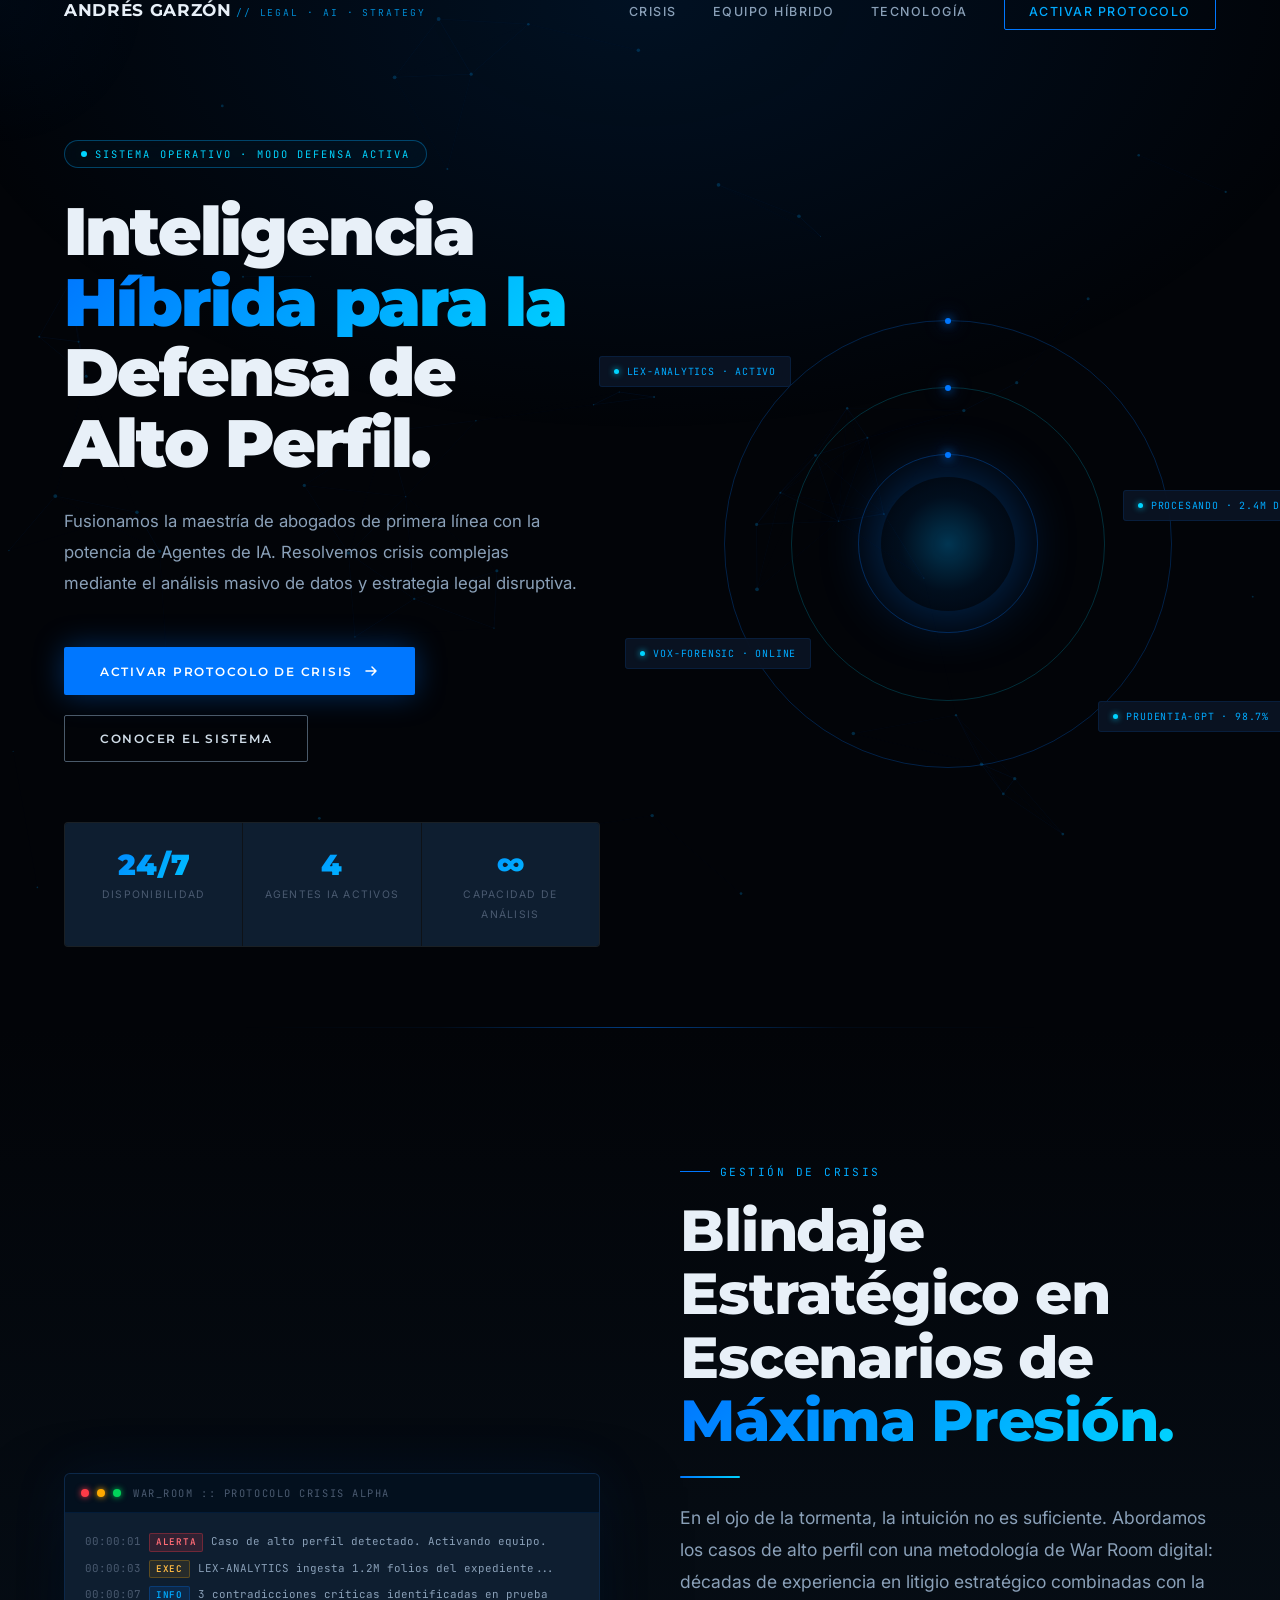
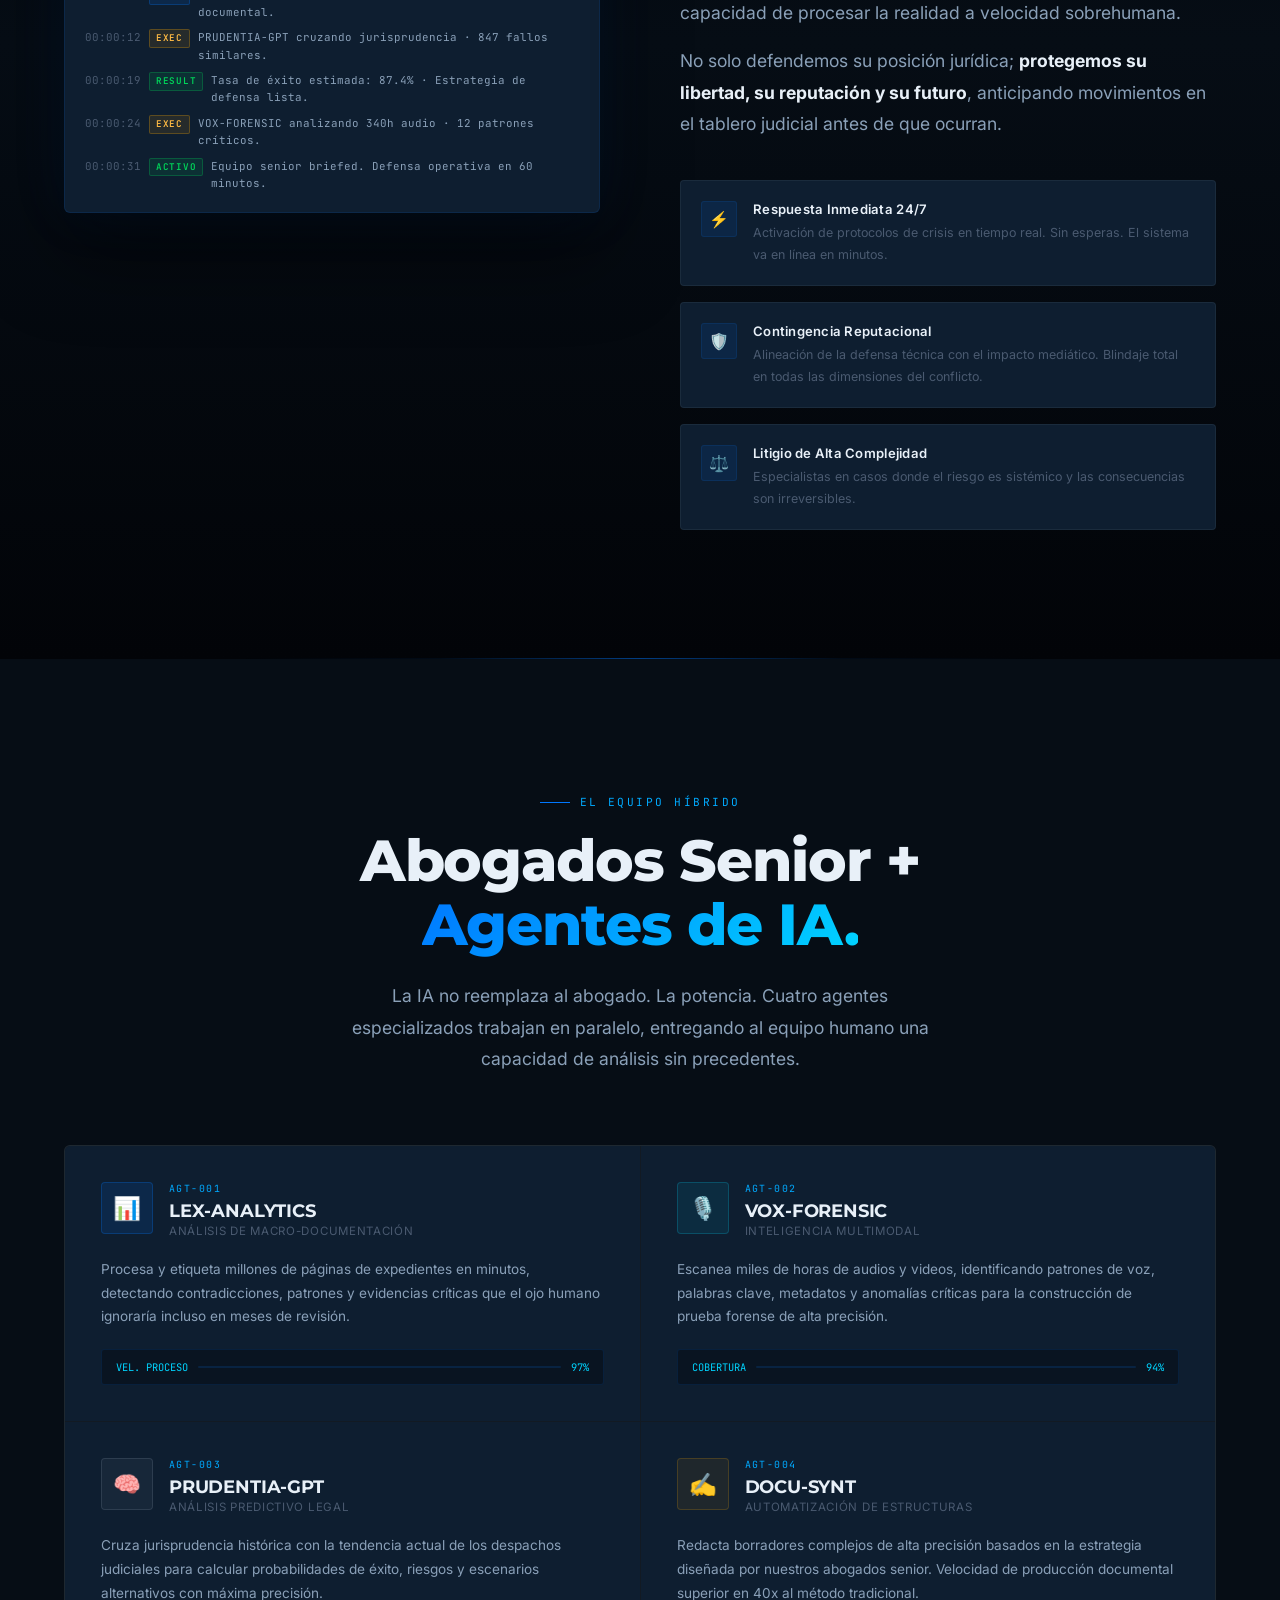
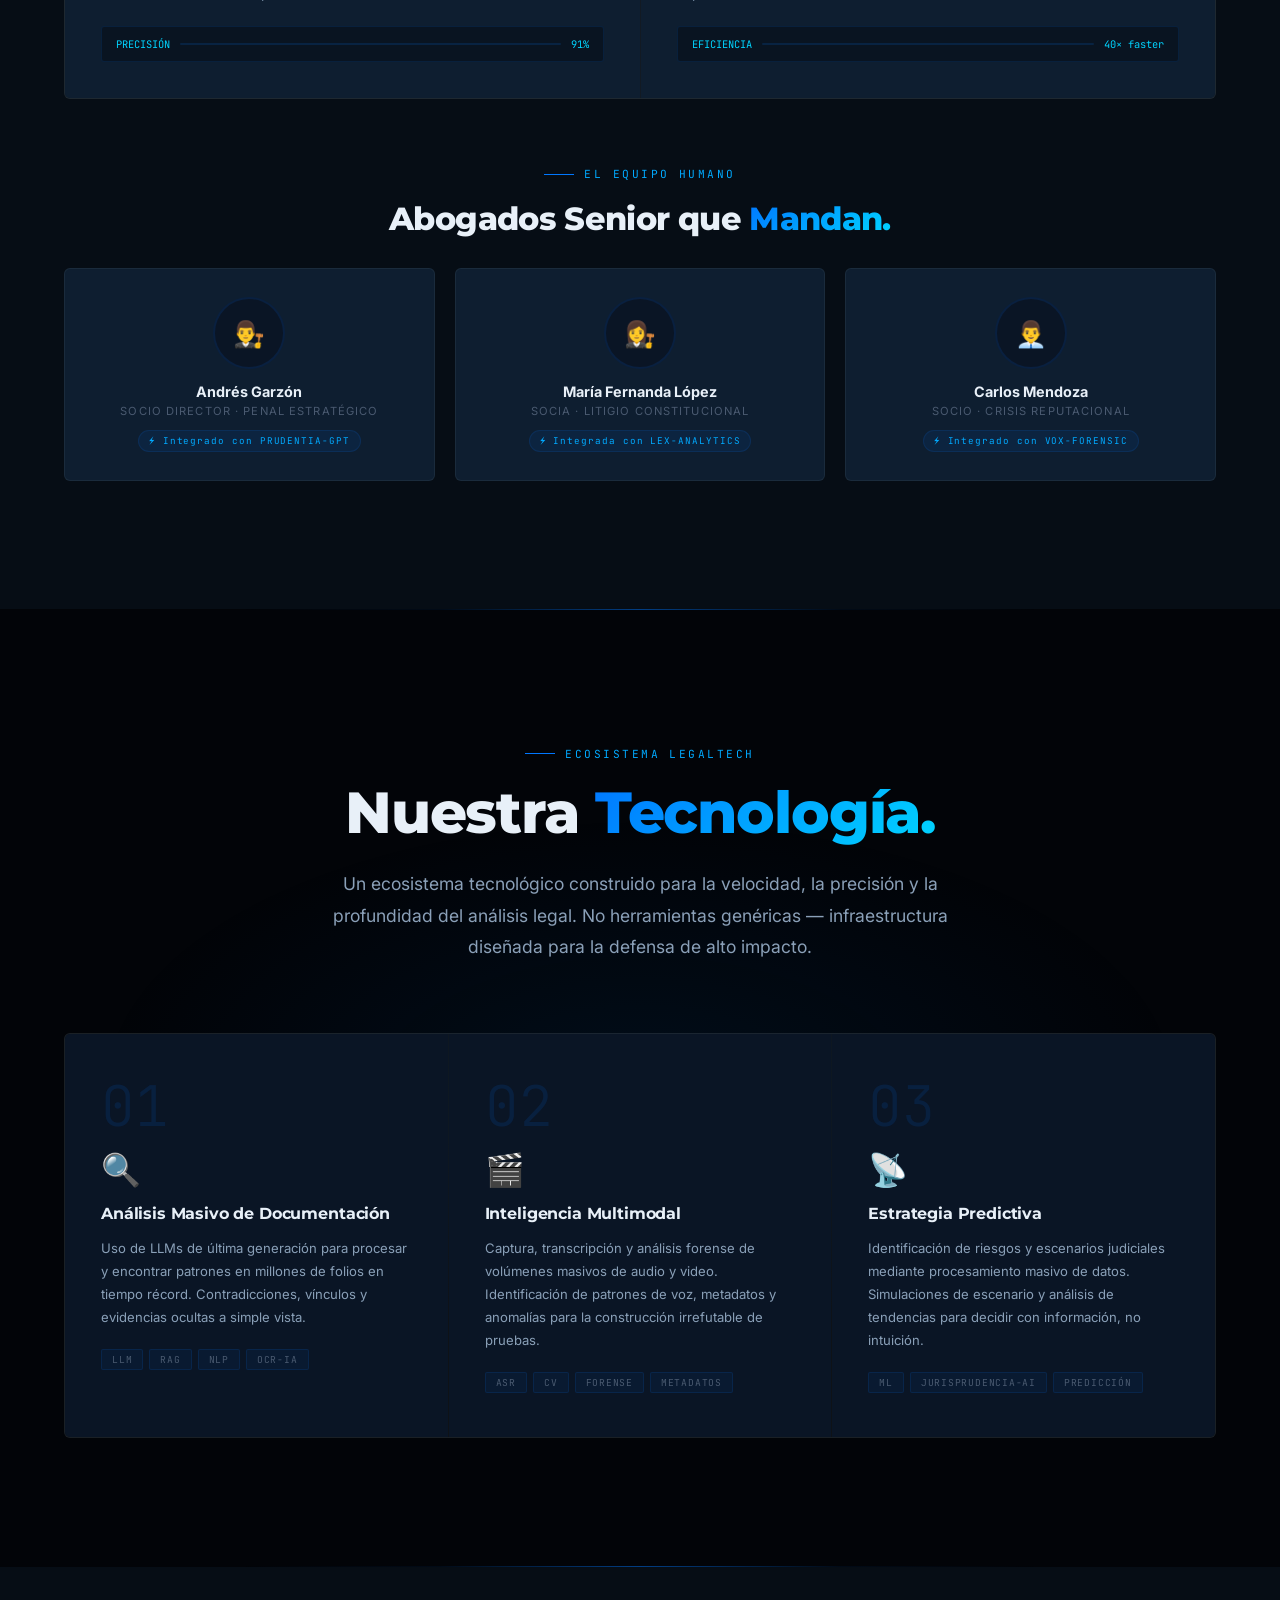
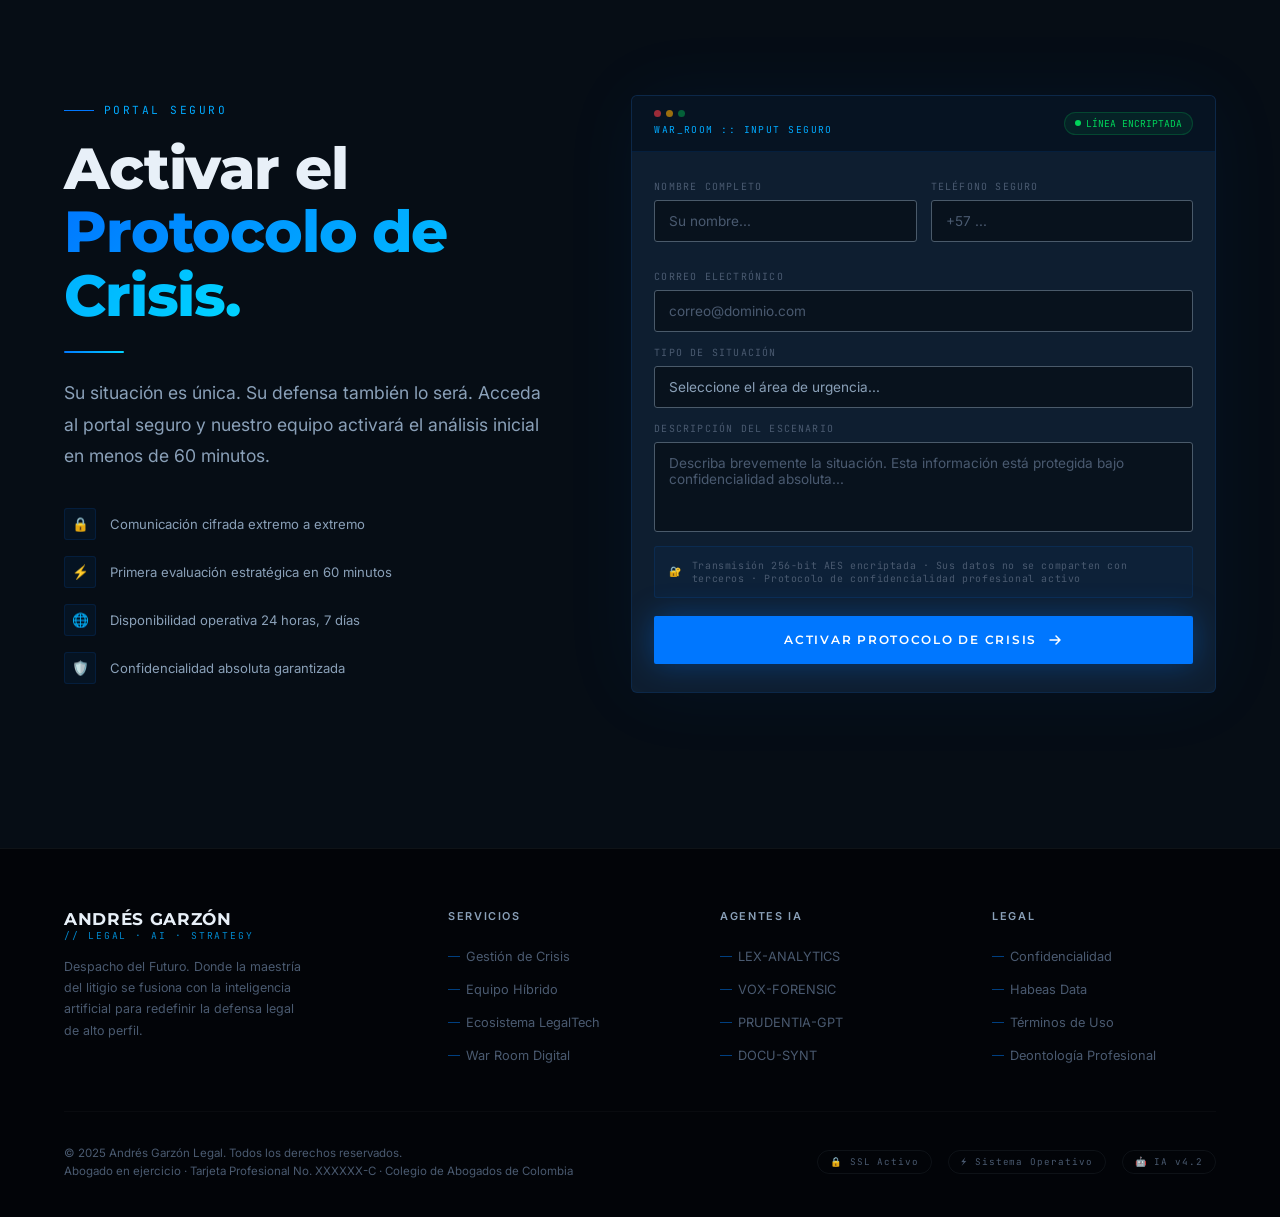
==== index.html @ dde5ce18 "Add files via upload" ====
<!DOCTYPE html>
<html lang="es">
<head>
  <meta charset="UTF-8" />
  <meta name="viewport" content="width=device-width, initial-scale=1.0" />
  <title>Andrés Garzón · Inteligencia Híbrida para la Defensa de Alto Perfil</title>
  <meta name="description" content="Fusionamos la maestría de abogados de primera línea con la potencia de Agentes de IA. Resolvemos crisis complejas mediante el análisis masivo de datos y estrategia legal disruptiva." />
  <meta property="og:title" content="Andrés Garzón Legal · LegalTech de Vanguardia" />
  <meta property="og:description" content="Gestión de crisis de alto perfil con inteligencia híbrida: abogados senior + agentes de IA especializados." />
  <link rel="stylesheet" href="styles.css" />
</head>
<body>

  <!-- Cursor glow -->
  <div class="cursor-glow" id="cursorGlow"></div>

  <!-- Neural network canvas -->
  <canvas id="neural-canvas"></canvas>

  <!-- ═══ NAVIGATION ═══ -->
  <nav id="mainNav">
    <div class="container">
      <div class="nav-inner">
        <a href="#" class="nav-logo">
          <span class="logo-name">Andrés Garzón</span>
          <span class="logo-sub">// Legal · AI · Strategy</span>
        </a>
        <ul class="nav-links" id="navLinks">
          <li><a href="#crisis">Crisis</a></li>
          <li><a href="#equipo">Equipo Híbrido</a></li>
          <li><a href="#tecnologia">Tecnología</a></li>
          <li><a href="#contacto" class="nav-cta">Activar Protocolo</a></li>
        </ul>
        <div class="nav-burger" id="burger" aria-label="Menú">
          <span></span><span></span><span></span>
        </div>
      </div>
    </div>
  </nav>

  <!-- ═══ HERO ═══ -->
  <section class="hero" id="hero">
    <div class="container">
      <div class="hero-inner">

        <!-- Left: Copy -->
        <div class="hero-copy">
          <div class="hero-badge">
            <span class="pulse-dot"></span>
            Sistema Operativo · Modo Defensa Activa
          </div>
          <h1>
            Inteligencia
            <span class="line-gradient">Híbrida para la</span>
            Defensa de Alto Perfil.
          </h1>
          <p class="hero-sub">
            Fusionamos la maestría de abogados de primera línea con la potencia de Agentes de IA. Resolvemos crisis complejas mediante el análisis masivo de datos y estrategia legal disruptiva.
          </p>
          <div class="hero-ctas">
            <a href="#contacto" class="btn btn-primary">
              Activar Protocolo de Crisis
              <svg width="16" height="16" viewBox="0 0 16 16" fill="none"><path d="M3 8h10M9 4l4 4-4 4" stroke="currentColor" stroke-width="1.5" stroke-linecap="round" stroke-linejoin="round"/></svg>
            </a>
            <a href="#equipo" class="btn btn-outline">Conocer el Sistema</a>
          </div>
          <div class="hero-stats">
            <div class="stat-item">
              <span class="stat-num">24/7</span>
              <span class="stat-label">Disponibilidad</span>
            </div>
            <div class="stat-item">
              <span class="stat-num">4</span>
              <span class="stat-label">Agentes IA Activos</span>
            </div>
            <div class="stat-item">
              <span class="stat-num">∞</span>
              <span class="stat-label">Capacidad de Análisis</span>
            </div>
          </div>
        </div>

        <!-- Right: Orb visual -->
        <div class="hero-visual">
          <div class="hero-orb">
            <div class="orb-ring"></div>
            <div class="orb-ring"></div>
            <div class="orb-ring"></div>
            <div class="orb-core"></div>
            <div class="hero-data-tags">
              <div class="data-tag"><span class="tag-dot"></span>LEX-ANALYTICS · ACTIVO</div>
              <div class="data-tag"><span class="tag-dot"></span>PROCESANDO · 2.4M DOCS</div>
              <div class="data-tag"><span class="tag-dot"></span>VOX-FORENSIC · ONLINE</div>
              <div class="data-tag"><span class="tag-dot"></span>PRUDENTIA-GPT · 98.7%</div>
            </div>
          </div>
        </div>

      </div>
    </div>
  </section>

  <div class="section-divider"></div>

  <!-- ═══ CRISIS ═══ -->
  <section class="crisis-section" id="crisis">
    <div class="container">
      <div class="crisis-grid">

        <!-- Visual: War Room terminal -->
        <div class="crisis-visual reveal">
          <div class="war-room-display">
            <div class="war-room-header">
              <div class="war-room-dot red"></div>
              <div class="war-room-dot amber"></div>
              <div class="war-room-dot green"></div>
              <span class="war-room-title">WAR_ROOM :: PROTOCOLO CRISIS ALPHA</span>
            </div>
            <div class="war-room-body">
              <div class="war-log-line">
                <span class="ts">00:00:01</span>
                <span class="type type-alert">ALERTA</span>
                <span class="msg">Caso de alto perfil detectado. Activando equipo.</span>
              </div>
              <div class="war-log-line">
                <span class="ts">00:00:03</span>
                <span class="type type-exec">EXEC</span>
                <span class="msg">LEX-ANALYTICS ingesta 1.2M folios del expediente...</span>
              </div>
              <div class="war-log-line">
                <span class="ts">00:00:07</span>
                <span class="type type-info">INFO</span>
                <span class="msg">3 contradicciones críticas identificadas en prueba documental.</span>
              </div>
              <div class="war-log-line">
                <span class="ts">00:00:12</span>
                <span class="type type-exec">EXEC</span>
                <span class="msg">PRUDENTIA-GPT cruzando jurisprudencia · 847 fallos similares.</span>
              </div>
              <div class="war-log-line">
                <span class="ts">00:00:19</span>
                <span class="type type-ok">RESULT</span>
                <span class="msg">Tasa de éxito estimada: 87.4% · Estrategia de defensa lista.</span>
              </div>
              <div class="war-log-line">
                <span class="ts">00:00:24</span>
                <span class="type type-exec">EXEC</span>
                <span class="msg">VOX-FORENSIC analizando 340h audio · 12 patrones críticos.</span>
              </div>
              <div class="war-log-line">
                <span class="ts">00:00:31</span>
                <span class="type type-ok">ACTIVO</span>
                <span class="msg">Equipo senior briefed. Defensa operativa en 60 minutos.</span>
              </div>
            </div>
          </div>
        </div>

        <!-- Content -->
        <div class="crisis-body reveal reveal-delay-2">
          <span class="overline">Gestión de Crisis</span>
          <h2 class="section-title">
            Blindaje Estratégico en Escenarios de
            <span class="accent">Máxima Presión.</span>
          </h2>
          <div class="glow-line"></div>
          <p class="section-lead">
            En el ojo de la tormenta, la intuición no es suficiente. Abordamos los casos de alto perfil con una metodología de War Room digital: décadas de experiencia en litigio estratégico combinadas con la capacidad de procesar la realidad a velocidad sobrehumana.
          </p>
          <p class="section-lead" style="margin-top:16px">
            No solo defendemos su posición jurídica; <strong style="color:var(--text-primary)">protegemos su libertad, su reputación y su futuro</strong>, anticipando movimientos en el tablero judicial antes de que ocurran.
          </p>

          <div class="crisis-bullets">
            <div class="crisis-bullet">
              <div class="bullet-icon">⚡</div>
              <div class="bullet-text">
                <strong>Respuesta Inmediata 24/7</strong>
                <span>Activación de protocolos de crisis en tiempo real. Sin esperas. El sistema va en línea en minutos.</span>
              </div>
            </div>
            <div class="crisis-bullet">
              <div class="bullet-icon">🛡️</div>
              <div class="bullet-text">
                <strong>Contingencia Reputacional</strong>
                <span>Alineación de la defensa técnica con el impacto mediático. Blindaje total en todas las dimensiones del conflicto.</span>
              </div>
            </div>
            <div class="crisis-bullet">
              <div class="bullet-icon">⚖️</div>
              <div class="bullet-text">
                <strong>Litigio de Alta Complejidad</strong>
                <span>Especialistas en casos donde el riesgo es sistémico y las consecuencias son irreversibles.</span>
              </div>
            </div>
          </div>
        </div>

      </div>
    </div>
  </section>

  <div class="section-divider"></div>

  <!-- ═══ HYBRID TEAM ═══ -->
  <section class="agents-section" id="equipo">
    <div class="container">

      <div class="agents-header reveal">
        <span class="overline">El Equipo Híbrido</span>
        <h2 class="section-title">Abogados Senior + <span class="accent">Agentes de IA.</span></h2>
        <p class="section-lead">
          La IA no reemplaza al abogado. La potencia. Cuatro agentes especializados trabajan en paralelo, entregando al equipo humano una capacidad de análisis sin precedentes.
        </p>
      </div>

      <!-- AI Agents grid -->
      <div class="team-grid">

        <div class="agent-card reveal">
          <div class="agent-header">
            <div class="agent-icon blue">📊</div>
            <div>
              <span class="agent-id">AGT-001</span>
              <div class="agent-name">LEX-ANALYTICS</div>
              <span class="agent-role">Análisis de Macro-Documentación</span>
            </div>
          </div>
          <p class="agent-desc">Procesa y etiqueta millones de páginas de expedientes en minutos, detectando contradicciones, patrones y evidencias críticas que el ojo humano ignoraría incluso en meses de revisión.</p>
          <div class="agent-metric">
            <span>VEL. PROCESO</span>
            <div class="metric-bar"><div class="metric-fill" style="--fill:.97"></div></div>
            <span>97%</span>
          </div>
        </div>

        <div class="agent-card reveal reveal-delay-1">
          <div class="agent-header">
            <div class="agent-icon cyan">🎙️</div>
            <div>
              <span class="agent-id">AGT-002</span>
              <div class="agent-name">VOX-FORENSIC</div>
              <span class="agent-role">Inteligencia Multimodal</span>
            </div>
          </div>
          <p class="agent-desc">Escanea miles de horas de audios y videos, identificando patrones de voz, palabras clave, metadatos y anomalías críticas para la construcción de prueba forense de alta precisión.</p>
          <div class="agent-metric">
            <span>COBERTURA</span>
            <div class="metric-bar"><div class="metric-fill" style="--fill:.94;animation-delay:.3s"></div></div>
            <span>94%</span>
          </div>
        </div>

        <div class="agent-card reveal reveal-delay-2">
          <div class="agent-header">
            <div class="agent-icon silver">🧠</div>
            <div>
              <span class="agent-id">AGT-003</span>
              <div class="agent-name">PRUDENTIA-GPT</div>
              <span class="agent-role">Análisis Predictivo Legal</span>
            </div>
          </div>
          <p class="agent-desc">Cruza jurisprudencia histórica con la tendencia actual de los despachos judiciales para calcular probabilidades de éxito, riesgos y escenarios alternativos con máxima precisión.</p>
          <div class="agent-metric">
            <span>PRECISIÓN</span>
            <div class="metric-bar"><div class="metric-fill" style="--fill:.91;animation-delay:.6s"></div></div>
            <span>91%</span>
          </div>
        </div>

        <div class="agent-card reveal reveal-delay-3">
          <div class="agent-header">
            <div class="agent-icon gold">✍️</div>
            <div>
              <span class="agent-id">AGT-004</span>
              <div class="agent-name">DOCU-SYNT</div>
              <span class="agent-role">Automatización de Estructuras</span>
            </div>
          </div>
          <p class="agent-desc">Redacta borradores complejos de alta precisión basados en la estrategia diseñada por nuestros abogados senior. Velocidad de producción documental superior en 40x al método tradicional.</p>
          <div class="agent-metric">
            <span>EFICIENCIA</span>
            <div class="metric-bar"><div class="metric-fill" style="--fill:.99;animation-delay:.9s"></div></div>
            <span>40× faster</span>
          </div>
        </div>

      </div>

      <!-- Human team -->
      <div class="agents-header reveal" style="margin-bottom:32px">
        <span class="overline">El Equipo Humano</span>
        <h3 class="section-title" style="font-size:clamp(1.4rem,3vw,2rem)">Abogados Senior que <span class="accent">Mandan.</span></h3>
      </div>
      <div class="lawyers-row">
        <div class="lawyer-card reveal">
          <div class="lawyer-avatar">👨‍⚖️</div>
          <div class="lawyer-name">Andrés Garzón</div>
          <div class="lawyer-title">Socio Director · Penal Estratégico</div>
          <div class="hybrid-tag">⚡ Integrado con PRUDENTIA-GPT</div>
        </div>
        <div class="lawyer-card reveal reveal-delay-2">
          <div class="lawyer-avatar">👩‍⚖️</div>
          <div class="lawyer-name">María Fernanda López</div>
          <div class="lawyer-title">Socia · Litigio Constitucional</div>
          <div class="hybrid-tag">⚡ Integrada con LEX-ANALYTICS</div>
        </div>
        <div class="lawyer-card reveal reveal-delay-4">
          <div class="lawyer-avatar">👨‍💼</div>
          <div class="lawyer-name">Carlos Mendoza</div>
          <div class="lawyer-title">Socio · Crisis Reputacional</div>
          <div class="hybrid-tag">⚡ Integrado con VOX-FORENSIC</div>
        </div>
      </div>

    </div>
  </section>

  <div class="section-divider"></div>

  <!-- ═══ LEGALTECH ECOSYSTEM ═══ -->
  <section class="tech-section" id="tecnologia">
    <div class="container">
      <div class="tech-header reveal">
        <span class="overline">Ecosistema LegalTech</span>
        <h2 class="section-title">Nuestra <span class="accent">Tecnología.</span></h2>
        <p class="section-lead">
          Un ecosistema tecnológico construido para la velocidad, la precisión y la profundidad del análisis legal. No herramientas genéricas — infraestructura diseñada para la defensa de alto impacto.
        </p>
      </div>
      <div class="tech-capabilities">

        <div class="tech-cap reveal">
          <div class="tech-cap-num">01</div>
          <span class="tech-cap-icon">🔍</span>
          <h3>Análisis Masivo de Documentación</h3>
          <p>Uso de LLMs de última generación para procesar y encontrar patrones en millones de folios en tiempo récord. Contradicciones, vínculos y evidencias ocultas a simple vista.</p>
          <div class="tech-tags">
            <span class="tech-tag">LLM</span>
            <span class="tech-tag">RAG</span>
            <span class="tech-tag">NLP</span>
            <span class="tech-tag">OCR-IA</span>
          </div>
        </div>

        <div class="tech-cap reveal reveal-delay-2">
          <div class="tech-cap-num">02</div>
          <span class="tech-cap-icon">🎬</span>
          <h3>Inteligencia Multimodal</h3>
          <p>Captura, transcripción y análisis forense de volúmenes masivos de audio y video. Identificación de patrones de voz, metadatos y anomalías para la construcción irrefutable de pruebas.</p>
          <div class="tech-tags">
            <span class="tech-tag">ASR</span>
            <span class="tech-tag">CV</span>
            <span class="tech-tag">FORENSE</span>
            <span class="tech-tag">METADATOS</span>
          </div>
        </div>

        <div class="tech-cap reveal reveal-delay-4">
          <div class="tech-cap-num">03</div>
          <span class="tech-cap-icon">📡</span>
          <h3>Estrategia Predictiva</h3>
          <p>Identificación de riesgos y escenarios judiciales mediante procesamiento masivo de datos. Simulaciones de escenario y análisis de tendencias para decidir con información, no intuición.</p>
          <div class="tech-tags">
            <span class="tech-tag">ML</span>
            <span class="tech-tag">JURISPRUDENCIA-AI</span>
            <span class="tech-tag">PREDICCIÓN</span>
          </div>
        </div>

      </div>
    </div>
  </section>

  <div class="section-divider"></div>

  <!-- ═══ CONTACT WAR ROOM ═══ -->
  <section class="contact-section" id="contacto">
    <div class="container">
      <div class="contact-grid">

        <!-- Info left -->
        <div class="contact-info reveal">
          <span class="overline">Portal Seguro</span>
          <h2 class="section-title">Activar el<br><span class="accent">Protocolo de Crisis.</span></h2>
          <div class="glow-line"></div>
          <p class="section-lead">
            Su situación es única. Su defensa también lo será. Acceda al portal seguro y nuestro equipo activará el análisis inicial en menos de 60 minutos.
          </p>
          <div class="contact-promise">
            <div class="promise-item">
              <div class="promise-icon">🔒</div>
              Comunicación cifrada extremo a extremo
            </div>
            <div class="promise-item">
              <div class="promise-icon">⚡</div>
              Primera evaluación estratégica en 60 minutos
            </div>
            <div class="promise-item">
              <div class="promise-icon">🌐</div>
              Disponibilidad operativa 24 horas, 7 días
            </div>
            <div class="promise-item">
              <div class="promise-icon">🛡️</div>
              Confidencialidad absoluta garantizada
            </div>
          </div>
        </div>

        <!-- Form right -->
        <div class="war-room-form reveal reveal-delay-2">
          <div class="form-header">
            <div class="form-header-left">
              <div class="form-dots">
                <span></span><span></span><span></span>
              </div>
              <span class="form-status">WAR_ROOM :: INPUT SEGURO</span>
            </div>
            <div class="form-status-badge">
              <span style="width:6px;height:6px;border-radius:50%;background:#00d45a;flex-shrink:0"></span>
              LÍNEA ENCRIPTADA
            </div>
          </div>
          <div class="form-body">
            <div class="form-row">
              <div class="form-group">
                <label>Nombre Completo</label>
                <input type="text" placeholder="Su nombre..." id="nombre" />
              </div>
              <div class="form-group">
                <label>Teléfono Seguro</label>
                <input type="tel" placeholder="+57 ..." id="telefono" />
              </div>
            </div>
            <div class="form-group">
              <label>Correo Electrónico</label>
              <input type="email" placeholder="correo@dominio.com" id="email" />
            </div>
            <div class="form-group">
              <label>Tipo de Situación</label>
              <select id="tipo">
                <option value="" disabled selected>Seleccione el área de urgencia...</option>
                <option>Crisis Penal de Alto Perfil</option>
                <option>Litigio Constitucional</option>
                <option>Crisis Reputacional con Componente Legal</option>
                <option>Análisis Preventivo Estratégico</option>
                <option>Otro — Confidencial</option>
              </select>
            </div>
            <div class="form-group">
              <label>Descripción del Escenario</label>
              <textarea rows="4" placeholder="Describa brevemente la situación. Esta información está protegida bajo confidencialidad absoluta..." id="descripcion"></textarea>
            </div>
            <div class="form-security">
              <span class="lock">🔐</span>
              Transmisión 256-bit AES encriptada · Sus datos no se comparten con terceros · Protocolo de confidencialidad profesional activo
            </div>
            <button class="btn btn-primary btn-submit" id="submitBtn" onclick="handleSubmit(event)">
              Activar Protocolo de Crisis
              <svg width="16" height="16" viewBox="0 0 16 16" fill="none"><path d="M3 8h10M9 4l4 4-4 4" stroke="currentColor" stroke-width="1.5" stroke-linecap="round" stroke-linejoin="round"/></svg>
            </button>
          </div>
        </div>

      </div>
    </div>
  </section>

  <!-- ═══ FOOTER ═══ -->
  <footer>
    <div class="container">
      <div class="footer-inner">
        <div class="footer-brand">
          <div class="logo-name">Andrés Garzón</div>
          <div class="logo-sub">// Legal · AI · Strategy</div>
          <p class="footer-desc">Despacho del Futuro. Donde la maestría del litigio se fusiona con la inteligencia artificial para redefinir la defensa legal de alto perfil.</p>
        </div>
        <div class="footer-col">
          <h4>Servicios</h4>
          <ul>
            <li><a href="#crisis">Gestión de Crisis</a></li>
            <li><a href="#equipo">Equipo Híbrido</a></li>
            <li><a href="#tecnologia">Ecosistema LegalTech</a></li>
            <li><a href="#contacto">War Room Digital</a></li>
          </ul>
        </div>
        <div class="footer-col">
          <h4>Agentes IA</h4>
          <ul>
            <li><a href="#">LEX-ANALYTICS</a></li>
            <li><a href="#">VOX-FORENSIC</a></li>
            <li><a href="#">PRUDENTIA-GPT</a></li>
            <li><a href="#">DOCU-SYNT</a></li>
          </ul>
        </div>
        <div class="footer-col">
          <h4>Legal</h4>
          <ul>
            <li><a href="#">Confidencialidad</a></li>
            <li><a href="#">Habeas Data</a></li>
            <li><a href="#">Términos de Uso</a></li>
            <li><a href="#">Deontología Profesional</a></li>
          </ul>
        </div>
      </div>
      <div class="footer-bottom">
        <div class="footer-legal">
          © 2025 Andrés Garzón Legal. Todos los derechos reservados.<br>
          Abogado en ejercicio · Tarjeta Profesional No. XXXXXX-C · Colegio de Abogados de Colombia
        </div>
        <div class="footer-bottom-right">
          <div class="footer-pill">🔒 SSL Activo</div>
          <div class="footer-pill">⚡ Sistema Operativo</div>
          <div class="footer-pill">🤖 IA v4.2</div>
        </div>
      </div>
    </div>
  </footer>

  <script src="main.js"></script>
</body>
</html>
---- styles.css ----
@import url('https://fonts.googleapis.com/css2?family=Inter:wght@300;400;500;600;700;800;900&family=Montserrat:wght@300;400;600;700;900&family=JetBrains+Mono:wght@300;400;500&display=swap');

:root {
  --bg-void: #020408; --bg-deep: #060d15; --bg-surface: #0a1525;
  --bg-card: #0e1e30; --bg-card-hover: #122438;
  --blue-electric: #0077ff; --blue-glow: #00aaff;
  --blue-dim: #003f80; --blue-ultra: #00d4ff;
  --silver: #a8b8cc; --silver-bright: #d0dde8; --silver-dim: #4a5a6a;
  --accent-gradient: linear-gradient(135deg,#0077ff 0%,#00d4ff 100%);
  --text-primary: #e8f0f8; --text-secondary: #8aa0b8; --text-muted: #4a5a70;
  --border-subtle: rgba(0,119,255,.12); --border-glow: rgba(0,170,255,.35);
  --border-card: rgba(168,184,204,.08);
  --font-sans:'Inter',sans-serif; --font-display:'Montserrat',sans-serif;
  --font-mono:'JetBrains Mono',monospace;
  --ease-smooth:cubic-bezier(.16,1,.3,1);
  --nav-h:80px; --section-pad:clamp(80px,10vw,140px);
}
*,*::before,*::after{box-sizing:border-box;margin:0;padding:0}
html{scroll-behavior:smooth;-webkit-font-smoothing:antialiased}
body{background:var(--bg-void);color:var(--text-primary);font-family:var(--font-sans);overflow-x:hidden}
a{color:inherit;text-decoration:none} img{display:block;max-width:100%} ul{list-style:none}
::-webkit-scrollbar{width:4px} ::-webkit-scrollbar-track{background:var(--bg-void)}
::-webkit-scrollbar-thumb{background:var(--blue-dim);border-radius:2px}
::-webkit-scrollbar-thumb:hover{background:var(--blue-electric)}

#neural-canvas{position:fixed;inset:0;z-index:0;pointer-events:none;opacity:.45}

.cursor-glow{position:fixed;width:300px;height:300px;border-radius:50%;pointer-events:none;z-index:0;background:radial-gradient(circle,rgba(0,119,255,.04) 0%,transparent 70%);transform:translate(-50%,-50%);transition:left .15s,top .15s}

.container{max-width:1280px;margin:0 auto;padding:0 clamp(20px,5vw,80px);position:relative;z-index:2}
section{position:relative;overflow:hidden}

/* NAV */
nav{position:fixed;top:0;left:0;right:0;height:var(--nav-h);z-index:100;transition:all .4s var(--ease-smooth)}
nav.scrolled{background:rgba(6,13,21,.92);backdrop-filter:blur(20px) saturate(180%);border-bottom:1px solid var(--border-subtle);box-shadow:0 0 40px rgba(0,119,255,.08)}
.nav-inner{display:flex;align-items:center;justify-content:space-between;height:100%}
.logo-name{font-family:var(--font-display);font-weight:700;font-size:1.05rem;letter-spacing:.04em;text-transform:uppercase}
.logo-sub{font-family:var(--font-mono);font-size:.6rem;color:var(--blue-glow);letter-spacing:.2em;text-transform:uppercase;opacity:.8}
.nav-links{display:flex;align-items:center;gap:36px}
.nav-links a{font-size:.78rem;font-weight:500;letter-spacing:.12em;text-transform:uppercase;color:var(--text-secondary);transition:color .25s;position:relative}
.nav-links a::after{content:'';position:absolute;bottom:-4px;left:0;width:0;height:1px;background:var(--blue-electric);transition:width .3s var(--ease-smooth)}
.nav-links a:hover{color:var(--text-primary)} .nav-links a:hover::after{width:100%}
.nav-cta{padding:10px 24px;border:1px solid var(--blue-electric)!important;color:var(--blue-glow)!important;border-radius:2px;background:transparent!important}
.nav-cta:hover{background:rgba(0,119,255,.1)!important;box-shadow:0 0 20px rgba(0,119,255,.3);color:#fff!important}
.nav-cta::after{display:none!important}
.nav-burger{display:none;flex-direction:column;gap:5px;cursor:pointer;padding:8px}
.nav-burger span{display:block;width:22px;height:1.5px;background:var(--silver);transition:all .3s}

/* TYPOGRAPHY */
.overline{display:inline-flex;align-items:center;gap:10px;font-family:var(--font-mono);font-size:.7rem;letter-spacing:.22em;text-transform:uppercase;color:var(--blue-glow);margin-bottom:20px}
.overline::before{content:'';display:block;width:30px;height:1px;background:var(--blue-electric)}
h1,h2,h3{font-family:var(--font-display);line-height:1.1}
.section-title{font-size:clamp(2rem,4.5vw,3.6rem);font-weight:800;letter-spacing:-.02em;margin-bottom:24px}
.section-title .accent{background:var(--accent-gradient);-webkit-background-clip:text;-webkit-text-fill-color:transparent;background-clip:text}
.section-lead{font-size:clamp(.95rem,1.5vw,1.1rem);color:var(--text-secondary);line-height:1.8;max-width:620px}
.glow-line{width:60px;height:2px;background:var(--accent-gradient);border-radius:1px;margin:24px 0}

/* BUTTONS */
.btn{display:inline-flex;align-items:center;gap:10px;font-family:var(--font-display);font-size:.78rem;font-weight:600;letter-spacing:.14em;text-transform:uppercase;border-radius:2px;cursor:pointer;transition:all .3s var(--ease-smooth);position:relative;overflow:hidden;border:none}
.btn::before{content:'';position:absolute;inset:0;background:linear-gradient(90deg,transparent,rgba(255,255,255,.05),transparent);transform:translateX(-100%);transition:transform .5s var(--ease-smooth)}
.btn:hover::before{transform:translateX(100%)}
.btn-primary{padding:16px 36px;background:var(--blue-electric);color:#fff;box-shadow:0 0 30px rgba(0,119,255,.35)}
.btn-primary:hover{background:var(--blue-glow);box-shadow:0 0 50px rgba(0,170,255,.5);transform:translateY(-1px)}
.btn-outline{padding:15px 35px;background:transparent;color:var(--silver-bright);border:1px solid var(--silver-dim)!important}
.btn-outline:hover{border-color:var(--blue-electric)!important;color:#fff;background:rgba(0,119,255,.06)}
.btn-ghost{padding:0;background:none;color:var(--blue-glow);font-size:.78rem;letter-spacing:.12em;text-transform:uppercase;gap:8px}
.btn-ghost .arrow{transition:transform .3s var(--ease-smooth)}
.btn-ghost:hover .arrow{transform:translateX(6px)}

/* HERO */
.hero{min-height:100vh;display:flex;align-items:center;padding:calc(var(--nav-h) + 60px) 0 80px;background:radial-gradient(ellipse 80% 60% at 50% 0%,rgba(0,77,160,.18) 0%,transparent 70%)}
.hero-inner{display:grid;grid-template-columns:1fr 1fr;gap:80px;align-items:center}
.hero-badge{display:inline-flex;align-items:center;gap:8px;padding:6px 16px;border:1px solid var(--border-glow);border-radius:100px;font-family:var(--font-mono);font-size:.65rem;letter-spacing:.2em;text-transform:uppercase;color:var(--blue-ultra);background:rgba(0,170,255,.04);margin-bottom:28px;backdrop-filter:blur(10px)}
.pulse-dot{width:6px;height:6px;border-radius:50%;background:var(--blue-ultra);animation:pulse-dot 2s infinite;flex-shrink:0}
@keyframes pulse-dot{0%,100%{opacity:1;transform:scale(1);box-shadow:0 0 0 0 rgba(0,212,255,.4)}50%{opacity:.7;transform:scale(.8);box-shadow:0 0 0 6px rgba(0,212,255,0)}}
.hero h1{font-size:clamp(2.4rem,5.5vw,4.2rem);font-weight:900;letter-spacing:-.03em;line-height:1.05;margin-bottom:28px}
.hero h1 .line-gradient{display:block;background:var(--accent-gradient);-webkit-background-clip:text;-webkit-text-fill-color:transparent;background-clip:text}
.hero-sub{font-size:clamp(.95rem,1.4vw,1.05rem);color:var(--text-secondary);line-height:1.85;max-width:520px;margin-bottom:48px}
.hero-ctas{display:flex;align-items:center;gap:20px;flex-wrap:wrap}
.hero-stats{display:grid;grid-template-columns:repeat(3,1fr);gap:1px;background:var(--border-card);border:1px solid var(--border-card);border-radius:4px;margin-top:60px;overflow:hidden}
.stat-item{background:var(--bg-card);padding:24px 20px;text-align:center}
.stat-num{font-family:var(--font-display);font-size:1.8rem;font-weight:900;background:var(--accent-gradient);-webkit-background-clip:text;-webkit-text-fill-color:transparent;background-clip:text;display:block}
.stat-label{font-size:.65rem;letter-spacing:.12em;text-transform:uppercase;color:var(--text-muted);margin-top:4px}

/* HERO VISUAL */
.hero-visual{position:relative;display:flex;align-items:center;justify-content:center}
.hero-orb{position:relative;width:clamp(280px,35vw,460px);height:clamp(280px,35vw,460px)}
.orb-ring{position:absolute;inset:0;border-radius:50%;border:1px solid rgba(0,119,255,.25);animation:orbit-spin 20s linear infinite}
.orb-ring:nth-child(2){inset:15%;border-color:rgba(0,212,255,.2);animation-duration:15s;animation-direction:reverse}
.orb-ring:nth-child(3){inset:30%;border-color:rgba(0,119,255,.3);animation-duration:10s}
.orb-ring::after{content:'';position:absolute;top:-3px;left:50%;width:6px;height:6px;border-radius:50%;background:var(--blue-electric);box-shadow:0 0 10px var(--blue-electric),0 0 20px var(--blue-electric);transform:translateX(-50%)}
@keyframes orbit-spin{from{transform:rotate(0deg)}to{transform:rotate(360deg)}}
.orb-core{position:absolute;inset:35%;border-radius:50%;background:radial-gradient(circle,rgba(0,170,255,.3) 0%,rgba(0,77,160,.15) 50%,transparent 100%);animation:orb-pulse 4s ease-in-out infinite;box-shadow:0 0 60px rgba(0,119,255,.4)}
@keyframes orb-pulse{0%,100%{transform:scale(1);opacity:.8}50%{transform:scale(1.1);opacity:1}}
.hero-data-tags{position:absolute;inset:0}
.data-tag{position:absolute;display:flex;align-items:center;gap:8px;padding:8px 14px;background:rgba(10,21,37,.9);border:1px solid var(--border-subtle);border-radius:3px;backdrop-filter:blur(10px);font-family:var(--font-mono);font-size:.62rem;color:var(--blue-glow);letter-spacing:.08em;white-space:nowrap;animation:tag-float 6s ease-in-out infinite}
.data-tag:nth-child(1){top:8%;left:-28%;animation-delay:0s}
.data-tag:nth-child(2){top:38%;right:-32%;animation-delay:1.5s}
.data-tag:nth-child(3){bottom:22%;left:-22%;animation-delay:3s}
.data-tag:nth-child(4){bottom:8%;right:-25%;animation-delay:4.5s}
@keyframes tag-float{0%,100%{transform:translateY(0)}50%{transform:translateY(-8px)}}
.tag-dot{width:5px;height:5px;border-radius:50%;background:var(--blue-ultra);flex-shrink:0;box-shadow:0 0 6px var(--blue-ultra)}

/* CRISIS */
.crisis-section{padding:var(--section-pad) 0;background:linear-gradient(180deg,var(--bg-void) 0%,var(--bg-deep) 50%,var(--bg-void) 100%)}
.crisis-grid{display:grid;grid-template-columns:1fr 1fr;gap:80px;align-items:center}
.war-room-display{background:var(--bg-card);border:1px solid var(--border-subtle);border-radius:6px;overflow:hidden;box-shadow:0 0 60px rgba(0,119,255,.08),0 40px 80px rgba(0,0,0,.5)}
.war-room-header{display:flex;align-items:center;gap:8px;padding:12px 16px;background:rgba(0,13,26,.8);border-bottom:1px solid var(--border-subtle)}
.war-room-dot{width:8px;height:8px;border-radius:50%}
.war-room-dot.red{background:#ff3b47;box-shadow:0 0 6px #ff3b47}
.war-room-dot.amber{background:#ffaa00;box-shadow:0 0 6px #ffaa00}
.war-room-dot.green{background:#00d45a;box-shadow:0 0 6px #00d45a}
.war-room-title{font-family:var(--font-mono);font-size:.65rem;color:var(--text-muted);letter-spacing:.15em;text-transform:uppercase;margin-left:4px}
.war-room-body{padding:20px;display:flex;flex-direction:column;gap:8px;min-height:280px}
.war-log-line{display:flex;align-items:flex-start;gap:8px;font-family:var(--font-mono);font-size:.68rem;line-height:1.6;opacity:0;transform:translateX(-10px);animation:log-appear .4s var(--ease-smooth) forwards}
.war-log-line .ts{color:var(--text-muted);flex-shrink:0}
.war-log-line .type{padding:1px 6px;border-radius:2px;font-size:.58rem;font-weight:600;letter-spacing:.08em;flex-shrink:0}
.type-alert{background:rgba(255,59,71,.15);color:#ff6b75;border:1px solid rgba(255,59,71,.3)}
.type-info{background:rgba(0,119,255,.12);color:var(--blue-glow);border:1px solid rgba(0,119,255,.25)}
.type-ok{background:rgba(0,212,90,.1);color:#00d45a;border:1px solid rgba(0,212,90,.25)}
.type-exec{background:rgba(255,170,0,.1);color:#ffbb44;border:1px solid rgba(255,170,0,.25)}
.war-log-line .msg{color:var(--text-secondary)}
@keyframes log-appear{to{opacity:1;transform:translateX(0)}}
.war-log-line:nth-child(1){animation-delay:.3s}.war-log-line:nth-child(2){animation-delay:.7s}
.war-log-line:nth-child(3){animation-delay:1.1s}.war-log-line:nth-child(4){animation-delay:1.5s}
.war-log-line:nth-child(5){animation-delay:1.9s}.war-log-line:nth-child(6){animation-delay:2.3s}
.war-log-line:nth-child(7){animation-delay:2.7s}
.crisis-bullets{margin-top:40px;display:flex;flex-direction:column;gap:16px}
.crisis-bullet{display:flex;gap:16px;align-items:flex-start;padding:20px;background:var(--bg-card);border:1px solid var(--border-card);border-radius:4px;transition:all .3s var(--ease-smooth)}
.crisis-bullet:hover{border-color:var(--border-subtle);background:var(--bg-card-hover);transform:translateX(4px)}
.bullet-icon{width:36px;height:36px;border-radius:3px;background:rgba(0,119,255,.1);border:1px solid var(--border-subtle);display:flex;align-items:center;justify-content:center;flex-shrink:0;font-size:1rem}
.bullet-text strong{display:block;font-size:.82rem;font-weight:600;margin-bottom:4px;letter-spacing:.02em}
.bullet-text span{font-size:.78rem;color:var(--text-muted);line-height:1.6}

/* AGENTS */
.agents-section{padding:var(--section-pad) 0;background:var(--bg-deep)}
.agents-header,.tech-header{text-align:center;max-width:700px;margin:0 auto 70px}
.agents-header .overline,.tech-header .overline{justify-content:center}
.agents-header .section-lead,.tech-header .section-lead{margin:0 auto;text-align:center}
.team-grid{display:grid;grid-template-columns:repeat(2,1fr);gap:1px;background:var(--border-card);border:1px solid var(--border-card);border-radius:6px;overflow:hidden;margin-bottom:60px}
.agent-card{background:var(--bg-card);padding:36px;position:relative;transition:background .3s var(--ease-smooth);overflow:hidden}
.agent-card::before{content:'';position:absolute;top:0;left:0;right:0;height:2px;background:var(--accent-gradient);transform:scaleX(0);transform-origin:left;transition:transform .4s var(--ease-smooth)}
.agent-card:hover{background:var(--bg-card-hover)} .agent-card:hover::before{transform:scaleX(1)}
.agent-header{display:flex;align-items:flex-start;gap:16px;margin-bottom:20px}
.agent-icon{width:52px;height:52px;border-radius:4px;display:flex;align-items:center;justify-content:center;font-size:1.4rem;flex-shrink:0}
.agent-icon.blue{background:rgba(0,119,255,.12);border:1px solid rgba(0,119,255,.25)}
.agent-icon.cyan{background:rgba(0,212,255,.08);border:1px solid rgba(0,212,255,.2)}
.agent-icon.silver{background:rgba(168,184,204,.06);border:1px solid rgba(168,184,204,.15)}
.agent-icon.gold{background:rgba(255,170,0,.07);border:1px solid rgba(255,170,0,.18)}
.agent-id{display:block;font-family:var(--font-mono);font-size:.62rem;color:var(--blue-glow);letter-spacing:.15em;text-transform:uppercase;margin-bottom:4px}
.agent-name{font-family:var(--font-display);font-size:1.15rem;font-weight:700;letter-spacing:-.01em}
.agent-role{font-size:.72rem;color:var(--text-muted);letter-spacing:.06em;text-transform:uppercase;display:block;margin-top:2px}
.agent-desc{font-size:.85rem;color:var(--text-secondary);line-height:1.75;margin-bottom:20px}
.agent-metric{display:flex;align-items:center;gap:10px;padding:10px 14px;background:rgba(0,0,0,.3);border-radius:3px;font-family:var(--font-mono);font-size:.65rem;color:var(--blue-ultra);border:1px solid var(--border-subtle)}
.metric-bar{flex:1;height:2px;background:rgba(0,119,255,.15);border-radius:1px;overflow:hidden}
.metric-fill{height:100%;background:var(--accent-gradient);border-radius:1px;animation:fill-bar 2.5s var(--ease-smooth) forwards;transform:scaleX(0);transform-origin:left}
@keyframes fill-bar{to{transform:scaleX(1)}}
.lawyers-row{display:grid;grid-template-columns:repeat(3,1fr);gap:20px}
.lawyer-card{background:var(--bg-card);border:1px solid var(--border-card);border-radius:6px;padding:28px;text-align:center;transition:all .3s var(--ease-smooth)}
.lawyer-card:hover{border-color:var(--border-subtle);transform:translateY(-4px);box-shadow:0 20px 50px rgba(0,0,0,.4)}
.lawyer-avatar{width:72px;height:72px;border-radius:50%;margin:0 auto 14px;display:flex;align-items:center;justify-content:center;font-size:1.6rem;background:var(--bg-surface);border:2px solid var(--border-subtle)}
.lawyer-name{font-weight:700;font-size:.9rem;margin-bottom:4px}
.lawyer-title{font-size:.7rem;color:var(--text-muted);letter-spacing:.1em;text-transform:uppercase}
.hybrid-tag{display:inline-flex;align-items:center;gap:5px;margin-top:12px;padding:4px 10px;background:rgba(0,119,255,.08);border:1px solid var(--border-subtle);border-radius:100px;font-family:var(--font-mono);font-size:.58rem;color:var(--blue-glow);letter-spacing:.1em}

/* TECH */
.tech-section{padding:var(--section-pad) 0;background:radial-gradient(ellipse 60% 40% at 50% 50%,rgba(0,40,80,.25) 0%,transparent 70%)}
.tech-capabilities{display:grid;grid-template-columns:repeat(3,1fr);gap:1px;background:var(--border-card);border:1px solid var(--border-card);border-radius:6px;overflow:hidden}
.tech-cap{background:var(--bg-surface);padding:44px 36px;position:relative;transition:all .35s var(--ease-smooth);overflow:hidden}
.tech-cap-num{font-family:var(--font-mono);font-size:3.5rem;font-weight:300;color:rgba(0,119,255,.12);line-height:1;margin-bottom:16px;transition:color .3s}
.tech-cap:hover .tech-cap-num{color:rgba(0,119,255,.22)}
.tech-cap-icon{font-size:2rem;margin-bottom:16px;display:block}
.tech-cap h3{font-size:1rem;font-weight:700;letter-spacing:-.01em;margin-bottom:14px}
.tech-cap p{font-size:.82rem;color:var(--text-secondary);line-height:1.75}
.tech-tags{display:flex;flex-wrap:wrap;gap:6px;margin-top:20px}
.tech-tag{padding:3px 10px;background:rgba(0,119,255,.06);border:1px solid var(--border-subtle);border-radius:2px;font-family:var(--font-mono);font-size:.6rem;color:var(--text-muted);letter-spacing:.08em}
.tech-cap::after{content:'';position:absolute;bottom:0;left:0;right:0;height:1px;background:var(--accent-gradient);opacity:0;transition:opacity .3s}
.tech-cap:hover::after{opacity:1}

/* CONTACT */
.contact-section{padding:var(--section-pad) 0;background:var(--bg-deep)}
.contact-grid{display:grid;grid-template-columns:1fr 1.2fr;gap:80px;align-items:start}
.contact-promise{margin:36px 0;display:flex;flex-direction:column;gap:16px}
.promise-item{display:flex;align-items:center;gap:14px;font-size:.82rem;color:var(--text-secondary)}
.promise-icon{width:32px;height:32px;border-radius:3px;background:rgba(0,119,255,.06);border:1px solid var(--border-subtle);display:flex;align-items:center;justify-content:center;font-size:.85rem;flex-shrink:0}
.war-room-form{background:var(--bg-card);border:1px solid var(--border-subtle);border-radius:6px;overflow:hidden;box-shadow:0 0 80px rgba(0,119,255,.06)}
.form-header{padding:14px 22px;background:rgba(0,13,26,.6);border-bottom:1px solid var(--border-subtle);display:flex;align-items:center;justify-content:space-between}
.form-dots{display:flex;gap:5px}
.form-dots span{width:7px;height:7px;border-radius:50%;background:var(--border-card)}
.form-dots span:first-child{background:rgba(255,59,71,.6)}
.form-dots span:nth-child(2){background:rgba(255,170,0,.6)}
.form-dots span:nth-child(3){background:rgba(0,212,90,.4)}
.form-status{font-family:var(--font-mono);font-size:.6rem;color:var(--blue-glow);letter-spacing:.15em;text-transform:uppercase}
.form-status-badge{padding:4px 10px;background:rgba(0,212,90,.08);border:1px solid rgba(0,212,90,.2);border-radius:100px;font-family:var(--font-mono);font-size:.6rem;color:#00d45a;display:flex;align-items:center;gap:5px}
.form-body{padding:28px 22px}
.form-row{display:grid;grid-template-columns:1fr 1fr;gap:14px;margin-bottom:14px}
.form-group{display:flex;flex-direction:column;gap:7px;margin-bottom:14px}
.form-group label{font-family:var(--font-mono);font-size:.62rem;color:var(--text-muted);letter-spacing:.12em;text-transform:uppercase}
.form-group input,.form-group select,.form-group textarea{background:rgba(0,0,0,.4);border:1px solid var(--silver-dim);border-radius:3px;padding:12px 14px;color:var(--text-primary);font-family:var(--font-sans);font-size:.85rem;transition:all .25s;outline:none;width:100%;resize:none}
.form-group input:focus,.form-group select:focus,.form-group textarea:focus{border-color:var(--blue-electric);background:rgba(0,119,255,.04);box-shadow:0 0 0 3px rgba(0,119,255,.1)}
.form-group input::placeholder,.form-group textarea::placeholder{color:var(--text-muted)}
.form-group select{appearance:none;cursor:pointer;color:var(--text-secondary)}
.form-group select option{background:var(--bg-card)}
.form-security{display:flex;align-items:center;gap:10px;padding:12px 14px;background:rgba(0,119,255,.04);border:1px solid var(--border-subtle);border-radius:3px;font-family:var(--font-mono);font-size:.62rem;color:var(--text-muted);margin-bottom:18px;letter-spacing:.06em}
.form-security .lock{color:var(--blue-glow)}
.btn-submit{width:100%;justify-content:center;padding:16px}

/* FOOTER */
footer{padding:60px 0 36px;border-top:1px solid var(--border-card);background:var(--bg-void)}
.footer-inner{display:grid;grid-template-columns:1.5fr 1fr 1fr 1fr;gap:48px;margin-bottom:48px}
.footer-desc{font-size:.78rem;color:var(--text-muted);line-height:1.7;margin-top:14px;max-width:240px}
.footer-col h4{font-size:.68rem;font-weight:600;letter-spacing:.15em;text-transform:uppercase;color:var(--text-secondary);margin-bottom:18px}
.footer-col ul{display:flex;flex-direction:column;gap:10px}
.footer-col ul a{font-size:.8rem;color:var(--text-muted);transition:color .2s;display:inline-flex;align-items:center;gap:6px}
.footer-col ul a::before{content:'';width:12px;height:1px;background:var(--blue-dim);display:inline-block;transition:width .25s,background .25s}
.footer-col ul a:hover{color:var(--text-primary)} .footer-col ul a:hover::before{width:18px;background:var(--blue-electric)}
.footer-bottom{display:flex;align-items:center;justify-content:space-between;padding-top:32px;border-top:1px solid rgba(255,255,255,.03)}
.footer-legal{font-size:.72rem;color:var(--text-muted);line-height:1.6}
.footer-bottom-right{display:flex;align-items:center;gap:16px}
.footer-pill{display:flex;align-items:center;gap:6px;padding:5px 12px;border:1px solid var(--border-card);border-radius:100px;font-family:var(--font-mono);font-size:.58rem;color:var(--text-muted);letter-spacing:.1em}

/* REVEAL */
.reveal{opacity:0;transform:translateY(30px);transition:opacity .7s var(--ease-smooth),transform .7s var(--ease-smooth)}
.reveal.visible{opacity:1;transform:translateY(0)}
.reveal-delay-1{transition-delay:.1s}.reveal-delay-2{transition-delay:.2s}
.reveal-delay-3{transition-delay:.3s}.reveal-delay-4{transition-delay:.4s}.reveal-delay-5{transition-delay:.5s}

/* DIVIDER */
.section-divider{height:1px;background:linear-gradient(90deg,transparent,var(--border-subtle),var(--blue-electric),var(--border-subtle),transparent);opacity:.5;margin:0 auto;max-width:800px}

/* MOBILE */
@media(max-width:1024px){
  .hero-inner,.crisis-grid,.contact-grid{grid-template-columns:1fr}
  .hero-visual{order:-1} .hero-orb{width:260px;height:260px;margin:0 auto}
  .data-tag{display:none} .crisis-visual{order:-1}
  .tech-capabilities{grid-template-columns:1fr 1fr}
  .footer-inner{grid-template-columns:1fr 1fr}
}
@media(max-width:768px){
  :root{--nav-h:68px}
  .nav-links{display:none} .nav-burger{display:flex}
  .nav-links.open{display:flex;flex-direction:column;position:fixed;top:var(--nav-h);left:0;right:0;bottom:0;background:rgba(6,13,21,.97);backdrop-filter:blur(20px);align-items:center;justify-content:center;gap:36px;z-index:99}
  .nav-links.open a{font-size:1.1rem}
  .team-grid,.lawyers-row,.tech-capabilities,.hero-stats{grid-template-columns:1fr}
  .footer-inner{grid-template-columns:1fr}
  .footer-bottom{flex-direction:column;gap:16px;text-align:center}
  .form-row{grid-template-columns:1fr}
}
@media(max-width:480px){
  .hero-ctas{flex-direction:column;align-items:flex-start}
  .btn-primary,.btn-outline{width:100%;justify-content:center}
}
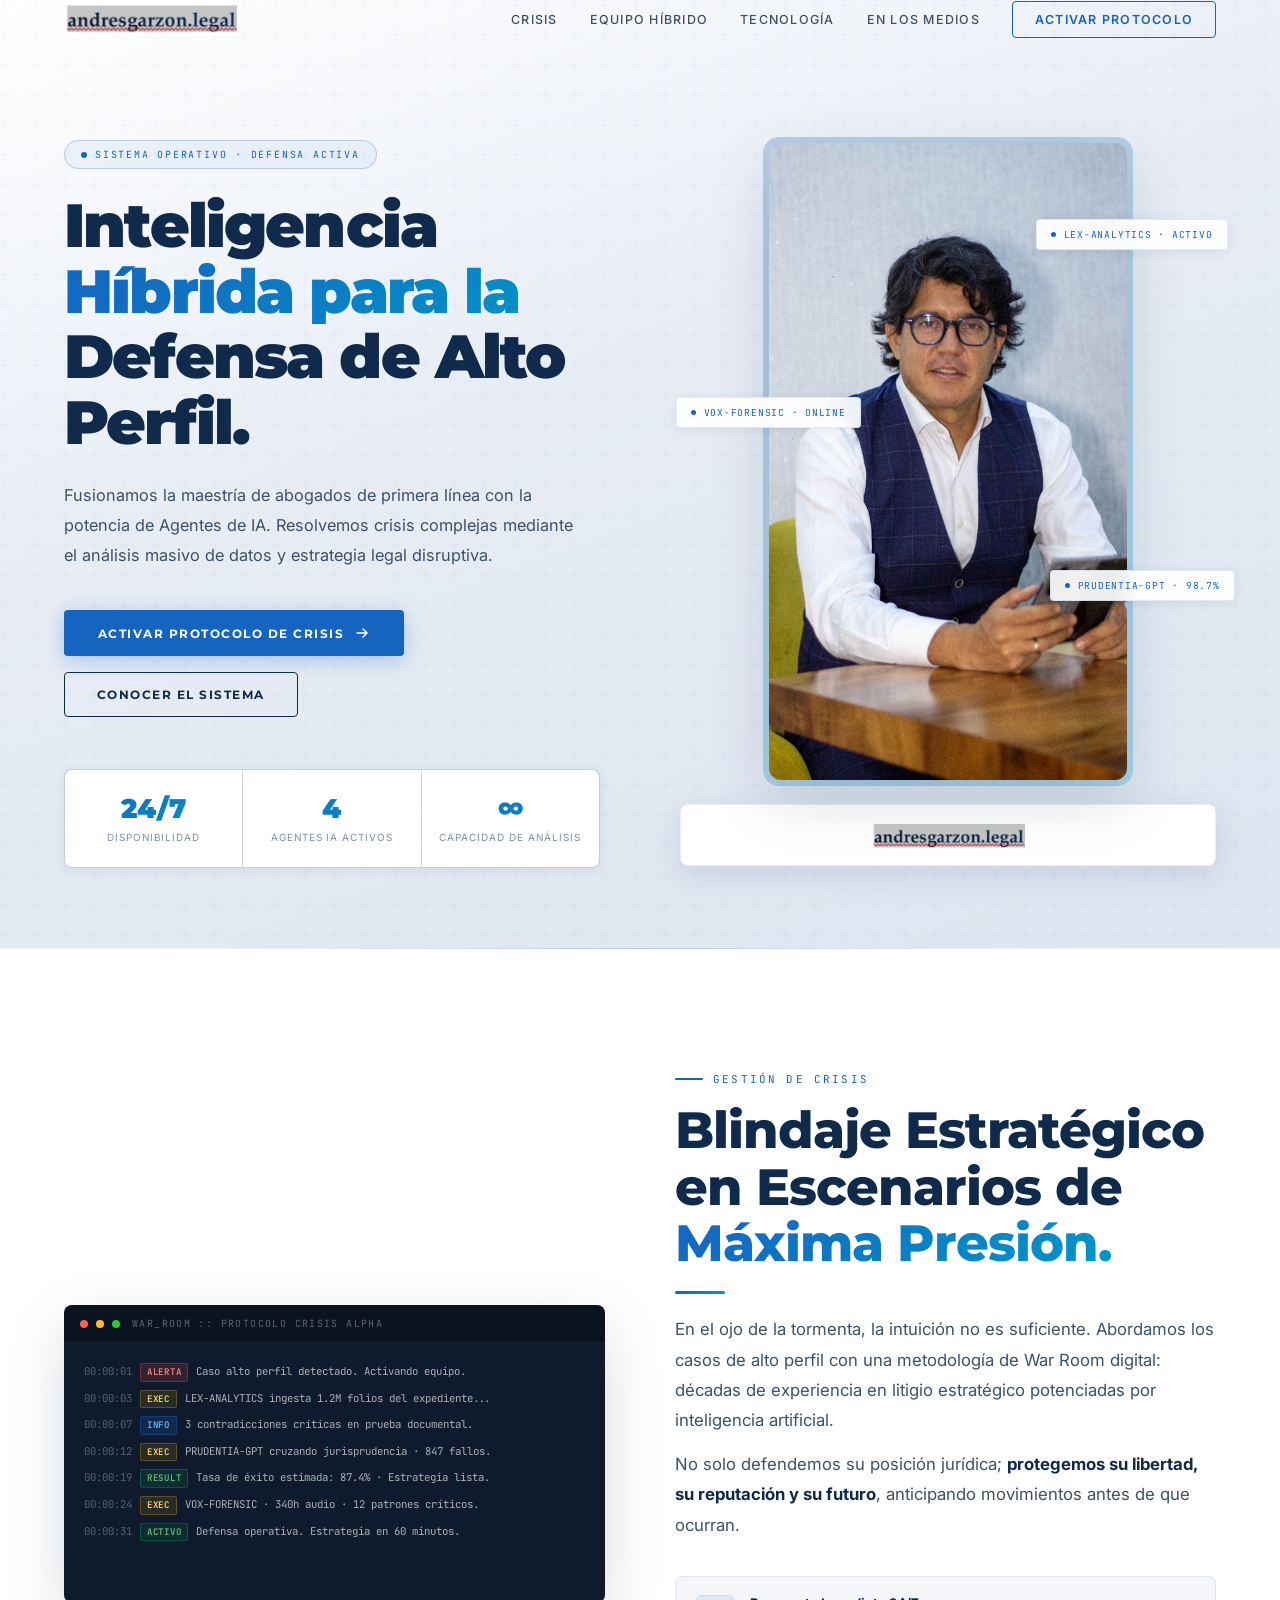
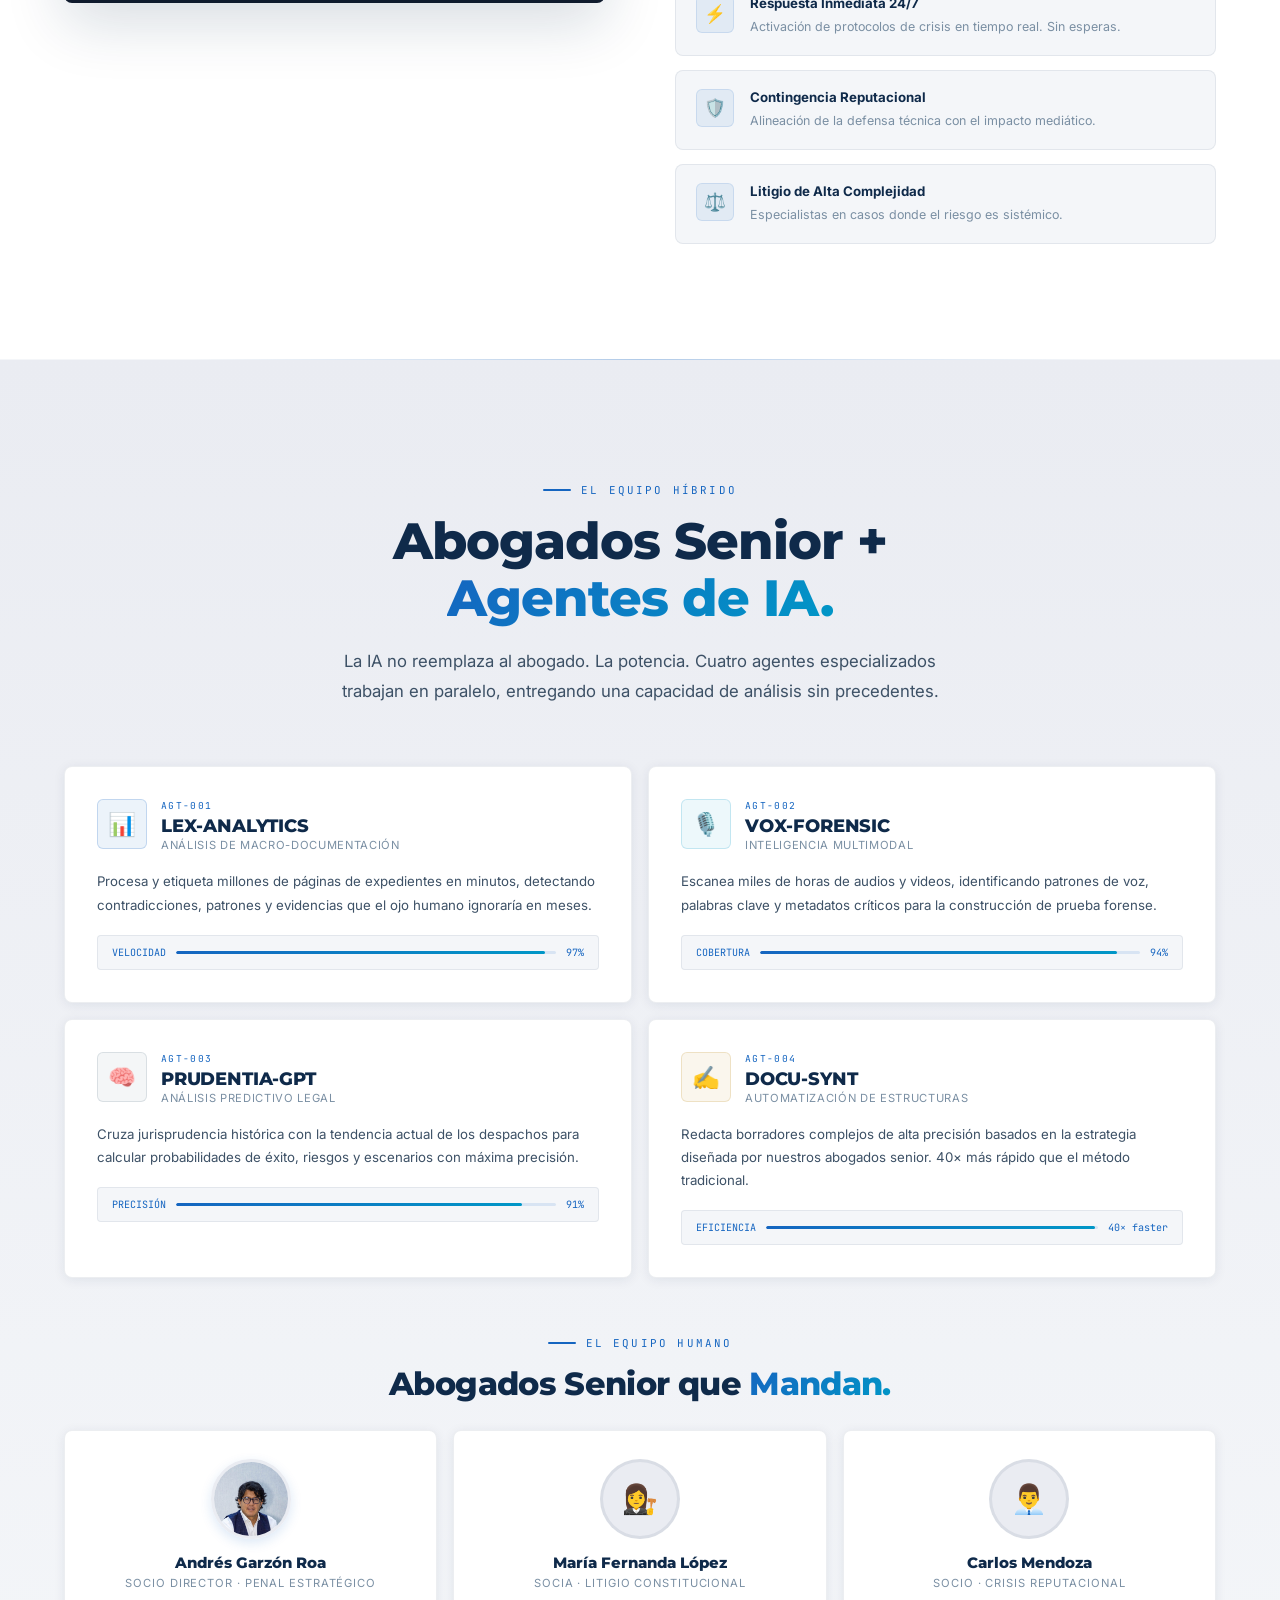
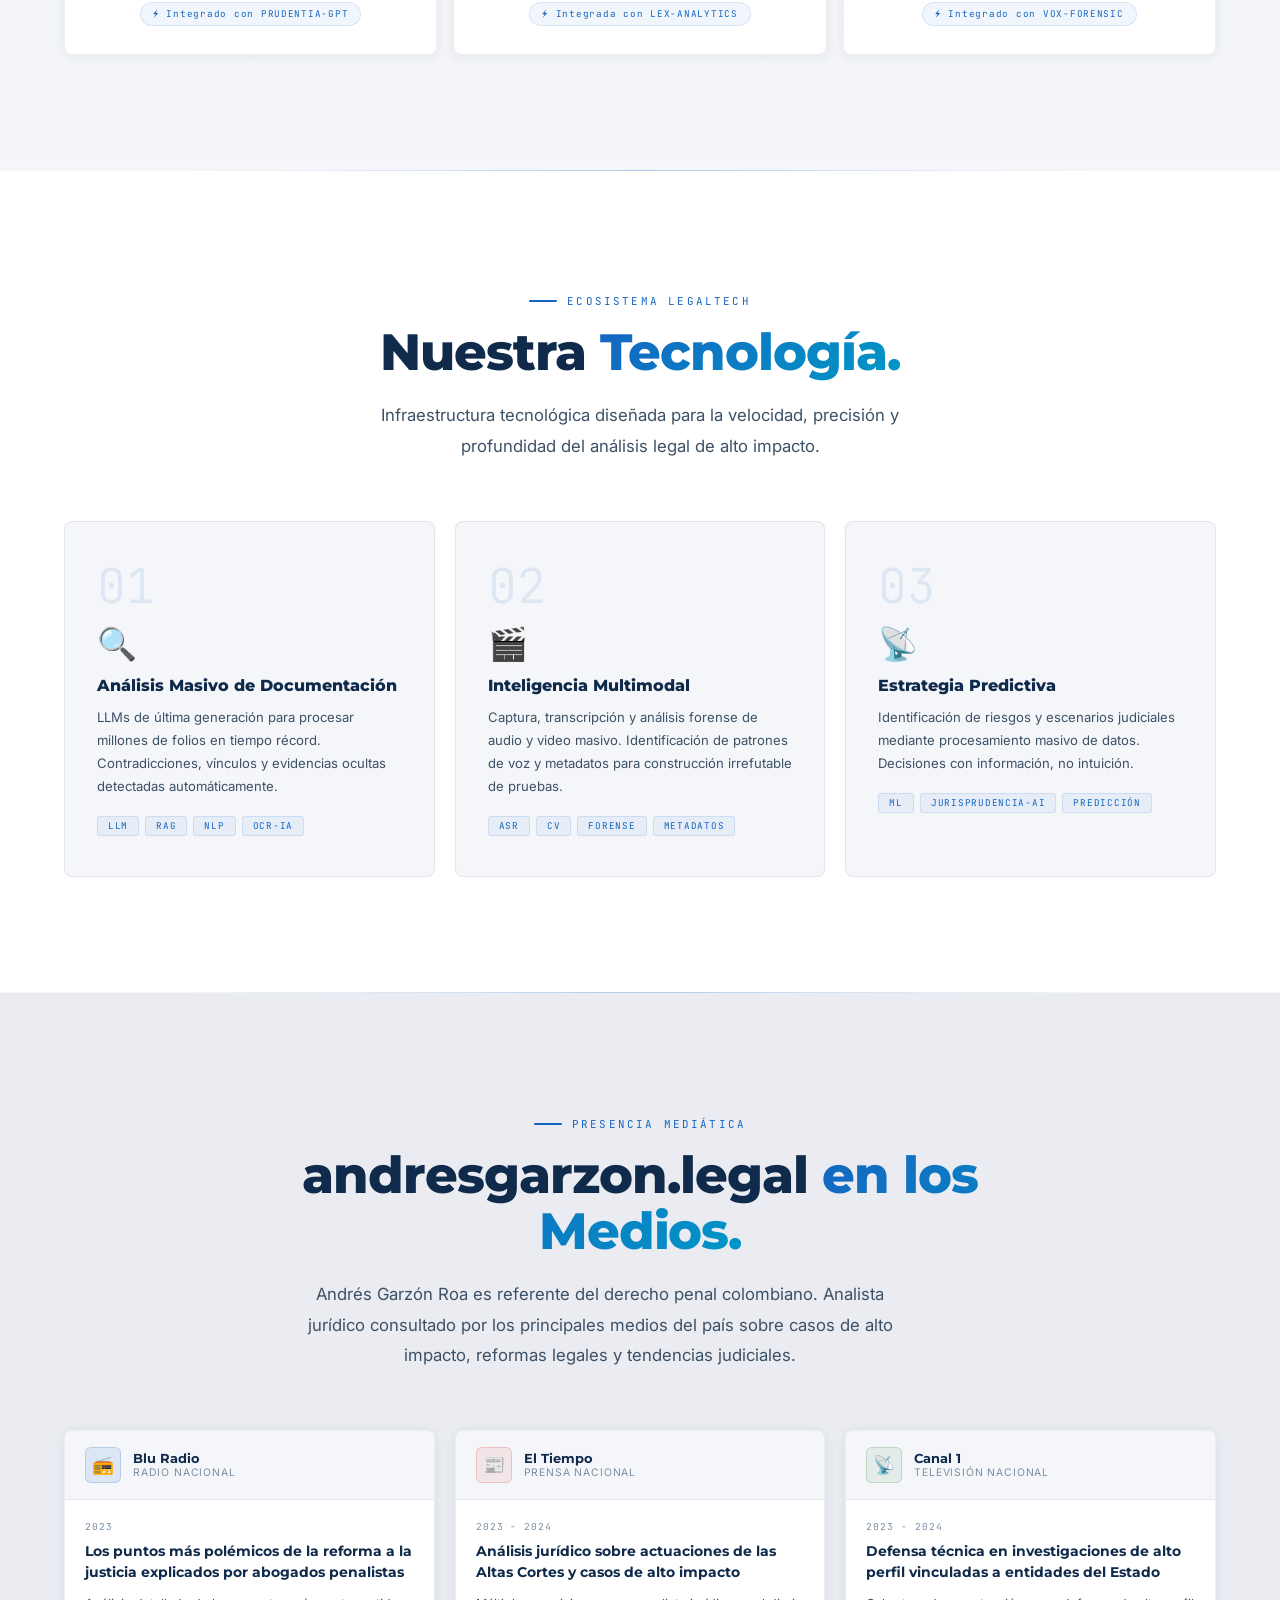
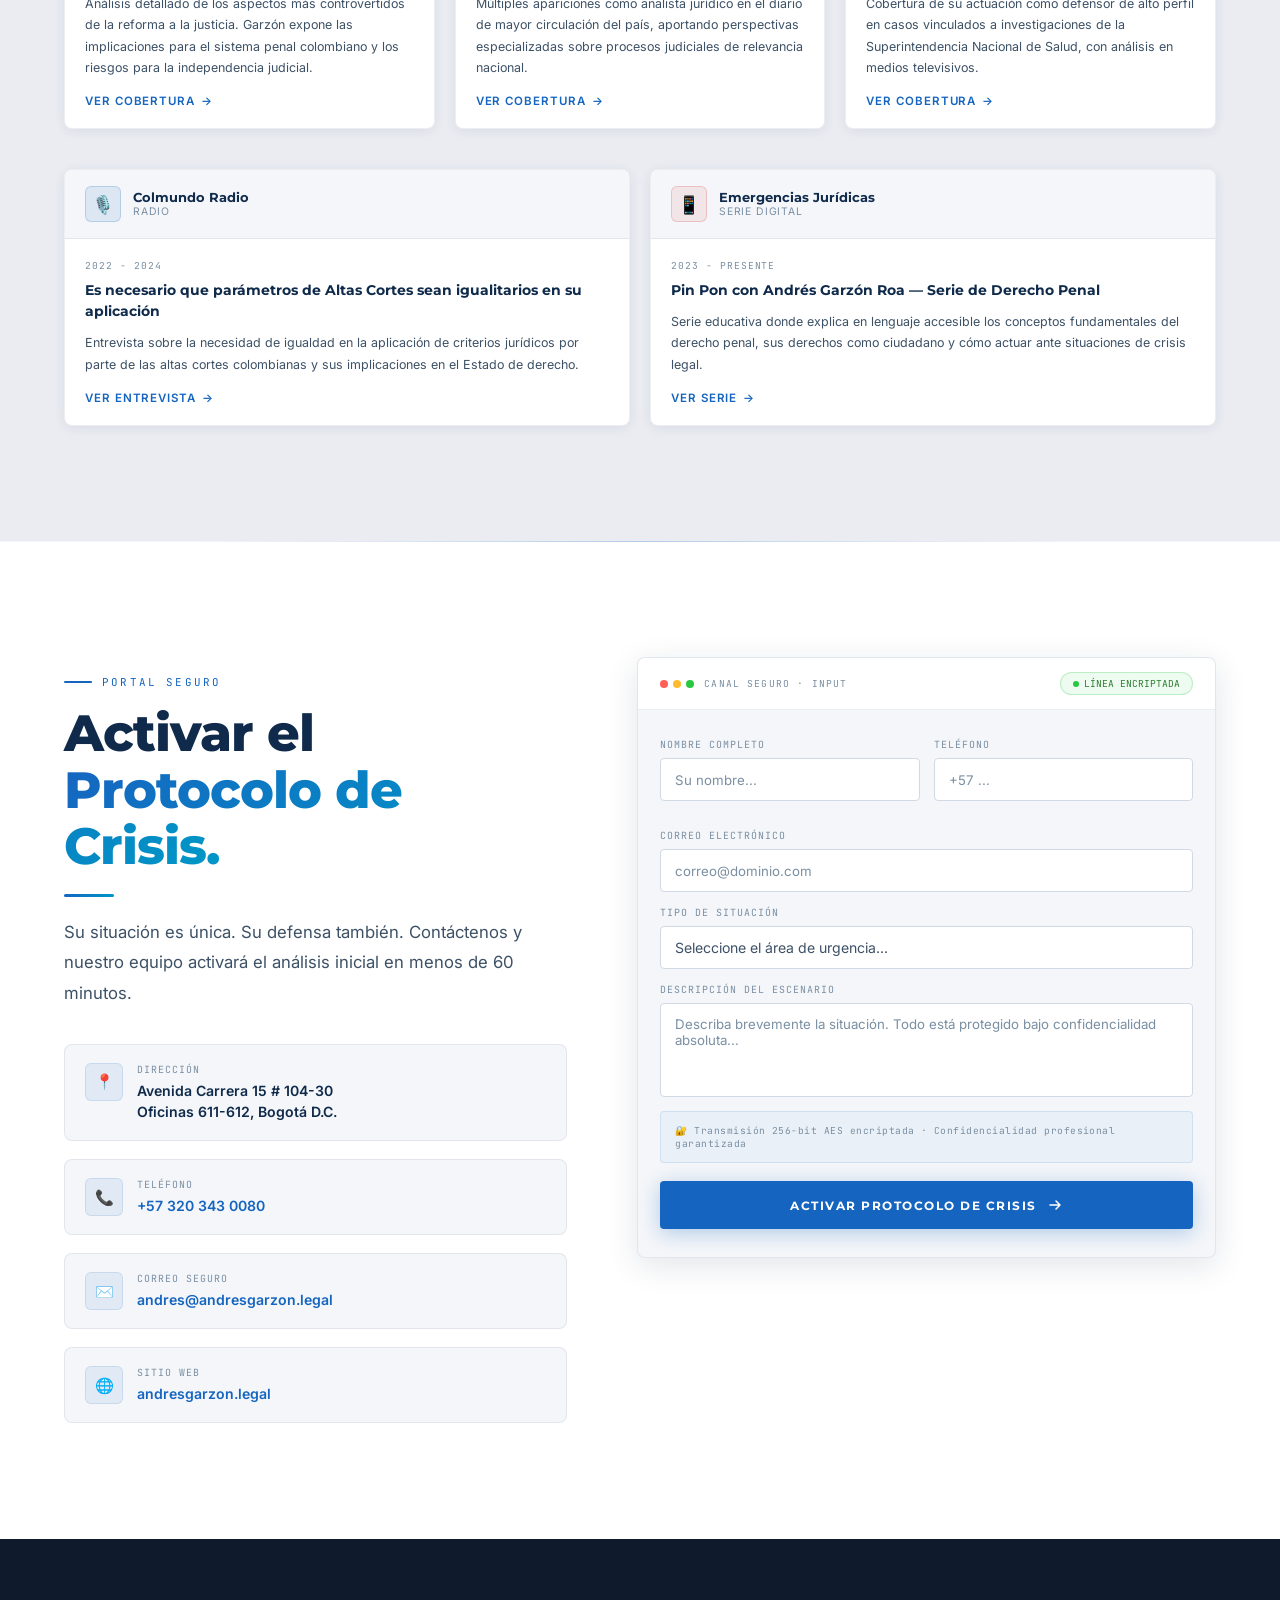
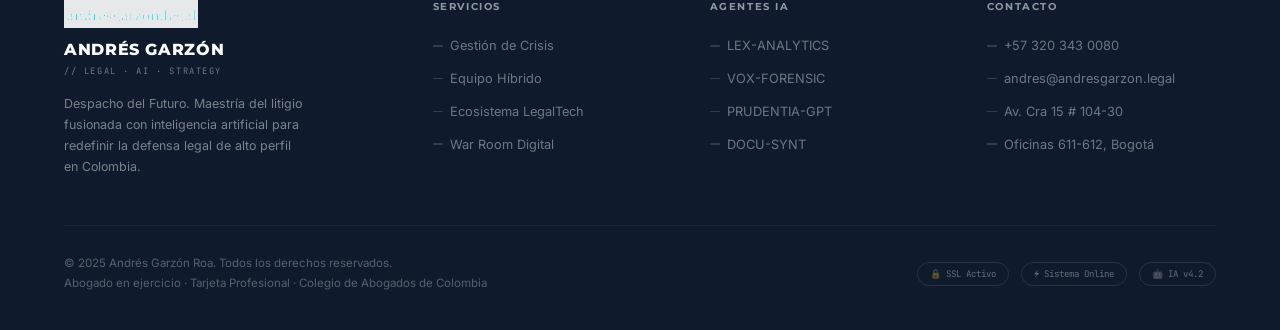
==== commit 257a759b: "Add files via upload" ====
--- a/index.html
+++ b/index.html
@@ -3,37 +3,34 @@
 <head>
   <meta charset="UTF-8" />
   <meta name="viewport" content="width=device-width, initial-scale=1.0" />
-  <title>Andrés Garzón · Inteligencia Híbrida para la Defensa de Alto Perfil</title>
+  <title>Andrés Garzón · Abogado Penalista · Inteligencia Híbrida para la Defensa de Alto Perfil</title>
   <meta name="description" content="Fusionamos la maestría de abogados de primera línea con la potencia de Agentes de IA. Resolvemos crisis complejas mediante el análisis masivo de datos y estrategia legal disruptiva." />
-  <meta property="og:title" content="Andrés Garzón Legal · LegalTech de Vanguardia" />
-  <meta property="og:description" content="Gestión de crisis de alto perfil con inteligencia híbrida: abogados senior + agentes de IA especializados." />
   <link rel="stylesheet" href="styles.css" />
 </head>
 <body>
 
-  <!-- Cursor glow -->
   <div class="cursor-glow" id="cursorGlow"></div>
-
-  <!-- Neural network canvas -->
   <canvas id="neural-canvas"></canvas>
 
-  <!-- ═══ NAVIGATION ═══ -->
+  <!-- ═══ NAV ═══ -->
   <nav id="mainNav">
     <div class="container">
       <div class="nav-inner">
         <a href="#" class="nav-logo">
-          <span class="logo-name">Andrés Garzón</span>
-          <span class="logo-sub">// Legal · AI · Strategy</span>
+          <img src="logo.png" alt="andresgarzon.legal" onerror="this.style.display='none';this.nextElementSibling.style.display='flex'">
+          <div class="nav-logo-text" style="display:none">
+            <span class="logo-name">Andrés Garzón</span>
+            <span class="logo-sub">// Legal · AI · Strategy</span>
+          </div>
         </a>
         <ul class="nav-links" id="navLinks">
           <li><a href="#crisis">Crisis</a></li>
           <li><a href="#equipo">Equipo Híbrido</a></li>
           <li><a href="#tecnologia">Tecnología</a></li>
+          <li><a href="#medios">En los Medios</a></li>
           <li><a href="#contacto" class="nav-cta">Activar Protocolo</a></li>
         </ul>
-        <div class="nav-burger" id="burger" aria-label="Menú">
-          <span></span><span></span><span></span>
-        </div>
+        <div class="nav-burger" id="burger"><span></span><span></span><span></span></div>
       </div>
     </div>
   </nav>
@@ -43,11 +40,10 @@
     <div class="container">
       <div class="hero-inner">
 
-        <!-- Left: Copy -->
         <div class="hero-copy">
           <div class="hero-badge">
             <span class="pulse-dot"></span>
-            Sistema Operativo · Modo Defensa Activa
+            Sistema Operativo · Defensa Activa
           </div>
           <h1>
             Inteligencia
@@ -80,19 +76,17 @@
           </div>
         </div>
 
-        <!-- Right: Orb visual -->
         <div class="hero-visual">
-          <div class="hero-orb">
-            <div class="orb-ring"></div>
-            <div class="orb-ring"></div>
-            <div class="orb-ring"></div>
-            <div class="orb-core"></div>
+          <div class="hero-photo-wrap">
+            <img src="foto.jpg" alt="Andrés Garzón Roa — Abogado Penalista" onerror="this.outerHTML='<div style=\'width:100%;height:420px;border-radius:12px;background:linear-gradient(135deg,#e8edf5,#dce5f0);display:flex;align-items:center;justify-content:center;font-size:5rem;\'>👨‍⚖️</div>'">
             <div class="hero-data-tags">
               <div class="data-tag"><span class="tag-dot"></span>LEX-ANALYTICS · ACTIVO</div>
-              <div class="data-tag"><span class="tag-dot"></span>PROCESANDO · 2.4M DOCS</div>
+              <div class="data-tag"><span class="tag-dot"></span>PRUDENTIA-GPT · 98.7%</div>
               <div class="data-tag"><span class="tag-dot"></span>VOX-FORENSIC · ONLINE</div>
-              <div class="data-tag"><span class="tag-dot"></span>PRUDENTIA-GPT · 98.7%</div>
-            </div>
+            </div>
+          </div>
+          <div class="hero-logo-badge">
+            <img src="logo.png" alt="andresgarzon.legal" onerror="this.outerHTML='<span style=\'font-family:var(--font-display);font-weight:800;font-size:1.1rem;color:var(--navy);letter-spacing:.02em;\'>andresgarzon.legal</span>'">
           </div>
         </div>
 
@@ -107,7 +101,6 @@
     <div class="container">
       <div class="crisis-grid">
 
-        <!-- Visual: War Room terminal -->
         <div class="crisis-visual reveal">
           <div class="war-room-display">
             <div class="war-room-header">
@@ -117,81 +110,35 @@
               <span class="war-room-title">WAR_ROOM :: PROTOCOLO CRISIS ALPHA</span>
             </div>
             <div class="war-room-body">
-              <div class="war-log-line">
-                <span class="ts">00:00:01</span>
-                <span class="type type-alert">ALERTA</span>
-                <span class="msg">Caso de alto perfil detectado. Activando equipo.</span>
-              </div>
-              <div class="war-log-line">
-                <span class="ts">00:00:03</span>
-                <span class="type type-exec">EXEC</span>
-                <span class="msg">LEX-ANALYTICS ingesta 1.2M folios del expediente...</span>
-              </div>
-              <div class="war-log-line">
-                <span class="ts">00:00:07</span>
-                <span class="type type-info">INFO</span>
-                <span class="msg">3 contradicciones críticas identificadas en prueba documental.</span>
-              </div>
-              <div class="war-log-line">
-                <span class="ts">00:00:12</span>
-                <span class="type type-exec">EXEC</span>
-                <span class="msg">PRUDENTIA-GPT cruzando jurisprudencia · 847 fallos similares.</span>
-              </div>
-              <div class="war-log-line">
-                <span class="ts">00:00:19</span>
-                <span class="type type-ok">RESULT</span>
-                <span class="msg">Tasa de éxito estimada: 87.4% · Estrategia de defensa lista.</span>
-              </div>
-              <div class="war-log-line">
-                <span class="ts">00:00:24</span>
-                <span class="type type-exec">EXEC</span>
-                <span class="msg">VOX-FORENSIC analizando 340h audio · 12 patrones críticos.</span>
-              </div>
-              <div class="war-log-line">
-                <span class="ts">00:00:31</span>
-                <span class="type type-ok">ACTIVO</span>
-                <span class="msg">Equipo senior briefed. Defensa operativa en 60 minutos.</span>
-              </div>
-            </div>
-          </div>
-        </div>
-
-        <!-- Content -->
-        <div class="crisis-body reveal reveal-delay-2">
+              <div class="war-log-line"><span class="ts">00:00:01</span><span class="type type-alert">ALERTA</span><span class="msg">Caso alto perfil detectado. Activando equipo.</span></div>
+              <div class="war-log-line"><span class="ts">00:00:03</span><span class="type type-exec">EXEC</span><span class="msg">LEX-ANALYTICS ingesta 1.2M folios del expediente...</span></div>
+              <div class="war-log-line"><span class="ts">00:00:07</span><span class="type type-info">INFO</span><span class="msg">3 contradicciones críticas en prueba documental.</span></div>
+              <div class="war-log-line"><span class="ts">00:00:12</span><span class="type type-exec">EXEC</span><span class="msg">PRUDENTIA-GPT cruzando jurisprudencia · 847 fallos.</span></div>
+              <div class="war-log-line"><span class="ts">00:00:19</span><span class="type type-ok">RESULT</span><span class="msg">Tasa de éxito estimada: 87.4% · Estrategia lista.</span></div>
+              <div class="war-log-line"><span class="ts">00:00:24</span><span class="type type-exec">EXEC</span><span class="msg">VOX-FORENSIC · 340h audio · 12 patrones críticos.</span></div>
+              <div class="war-log-line"><span class="ts">00:00:31</span><span class="type type-ok">ACTIVO</span><span class="msg">Defensa operativa. Estrategia en 60 minutos.</span></div>
+            </div>
+          </div>
+        </div>
+
+        <div class="reveal reveal-delay-2">
           <span class="overline">Gestión de Crisis</span>
-          <h2 class="section-title">
-            Blindaje Estratégico en Escenarios de
-            <span class="accent">Máxima Presión.</span>
-          </h2>
+          <h2 class="section-title">Blindaje Estratégico en Escenarios de <span class="accent">Máxima Presión.</span></h2>
           <div class="glow-line"></div>
-          <p class="section-lead">
-            En el ojo de la tormenta, la intuición no es suficiente. Abordamos los casos de alto perfil con una metodología de War Room digital: décadas de experiencia en litigio estratégico combinadas con la capacidad de procesar la realidad a velocidad sobrehumana.
-          </p>
-          <p class="section-lead" style="margin-top:16px">
-            No solo defendemos su posición jurídica; <strong style="color:var(--text-primary)">protegemos su libertad, su reputación y su futuro</strong>, anticipando movimientos en el tablero judicial antes de que ocurran.
-          </p>
-
+          <p class="section-lead">En el ojo de la tormenta, la intuición no es suficiente. Abordamos los casos de alto perfil con una metodología de War Room digital: décadas de experiencia en litigio estratégico potenciadas por inteligencia artificial.</p>
+          <p class="section-lead" style="margin-top:14px">No solo defendemos su posición jurídica; <strong style="color:var(--navy)">protegemos su libertad, su reputación y su futuro</strong>, anticipando movimientos antes de que ocurran.</p>
           <div class="crisis-bullets">
             <div class="crisis-bullet">
               <div class="bullet-icon">⚡</div>
-              <div class="bullet-text">
-                <strong>Respuesta Inmediata 24/7</strong>
-                <span>Activación de protocolos de crisis en tiempo real. Sin esperas. El sistema va en línea en minutos.</span>
-              </div>
+              <div class="bullet-text"><strong>Respuesta Inmediata 24/7</strong><span>Activación de protocolos de crisis en tiempo real. Sin esperas.</span></div>
             </div>
             <div class="crisis-bullet">
               <div class="bullet-icon">🛡️</div>
-              <div class="bullet-text">
-                <strong>Contingencia Reputacional</strong>
-                <span>Alineación de la defensa técnica con el impacto mediático. Blindaje total en todas las dimensiones del conflicto.</span>
-              </div>
+              <div class="bullet-text"><strong>Contingencia Reputacional</strong><span>Alineación de la defensa técnica con el impacto mediático.</span></div>
             </div>
             <div class="crisis-bullet">
               <div class="bullet-icon">⚖️</div>
-              <div class="bullet-text">
-                <strong>Litigio de Alta Complejidad</strong>
-                <span>Especialistas en casos donde el riesgo es sistémico y las consecuencias son irreversibles.</span>
-              </div>
+              <div class="bullet-text"><strong>Litigio de Alta Complejidad</strong><span>Especialistas en casos donde el riesgo es sistémico.</span></div>
             </div>
           </div>
         </div>
@@ -202,222 +149,227 @@
 
   <div class="section-divider"></div>
 
-  <!-- ═══ HYBRID TEAM ═══ -->
+  <!-- ═══ AGENTS ═══ -->
   <section class="agents-section" id="equipo">
     <div class="container">
-
       <div class="agents-header reveal">
         <span class="overline">El Equipo Híbrido</span>
         <h2 class="section-title">Abogados Senior + <span class="accent">Agentes de IA.</span></h2>
-        <p class="section-lead">
-          La IA no reemplaza al abogado. La potencia. Cuatro agentes especializados trabajan en paralelo, entregando al equipo humano una capacidad de análisis sin precedentes.
-        </p>
-      </div>
-
-      <!-- AI Agents grid -->
+        <p class="section-lead">La IA no reemplaza al abogado. La potencia. Cuatro agentes especializados trabajan en paralelo, entregando una capacidad de análisis sin precedentes.</p>
+      </div>
       <div class="team-grid">
-
         <div class="agent-card reveal">
-          <div class="agent-header">
-            <div class="agent-icon blue">📊</div>
-            <div>
-              <span class="agent-id">AGT-001</span>
-              <div class="agent-name">LEX-ANALYTICS</div>
-              <span class="agent-role">Análisis de Macro-Documentación</span>
-            </div>
-          </div>
-          <p class="agent-desc">Procesa y etiqueta millones de páginas de expedientes en minutos, detectando contradicciones, patrones y evidencias críticas que el ojo humano ignoraría incluso en meses de revisión.</p>
-          <div class="agent-metric">
-            <span>VEL. PROCESO</span>
-            <div class="metric-bar"><div class="metric-fill" style="--fill:.97"></div></div>
-            <span>97%</span>
-          </div>
-        </div>
-
+          <div class="agent-header"><div class="agent-icon blue">📊</div><div><span class="agent-id">AGT-001</span><div class="agent-name">LEX-ANALYTICS</div><span class="agent-role">Análisis de Macro-Documentación</span></div></div>
+          <p class="agent-desc">Procesa y etiqueta millones de páginas de expedientes en minutos, detectando contradicciones, patrones y evidencias que el ojo humano ignoraría en meses.</p>
+          <div class="agent-metric"><span>VELOCIDAD</span><div class="metric-bar"><div class="metric-fill" style="--fill:.97"></div></div><span>97%</span></div>
+        </div>
         <div class="agent-card reveal reveal-delay-1">
-          <div class="agent-header">
-            <div class="agent-icon cyan">🎙️</div>
-            <div>
-              <span class="agent-id">AGT-002</span>
-              <div class="agent-name">VOX-FORENSIC</div>
-              <span class="agent-role">Inteligencia Multimodal</span>
-            </div>
-          </div>
-          <p class="agent-desc">Escanea miles de horas de audios y videos, identificando patrones de voz, palabras clave, metadatos y anomalías críticas para la construcción de prueba forense de alta precisión.</p>
-          <div class="agent-metric">
-            <span>COBERTURA</span>
-            <div class="metric-bar"><div class="metric-fill" style="--fill:.94;animation-delay:.3s"></div></div>
-            <span>94%</span>
-          </div>
-        </div>
-
+          <div class="agent-header"><div class="agent-icon cyan">🎙️</div><div><span class="agent-id">AGT-002</span><div class="agent-name">VOX-FORENSIC</div><span class="agent-role">Inteligencia Multimodal</span></div></div>
+          <p class="agent-desc">Escanea miles de horas de audios y videos, identificando patrones de voz, palabras clave y metadatos críticos para la construcción de prueba forense.</p>
+          <div class="agent-metric"><span>COBERTURA</span><div class="metric-bar"><div class="metric-fill" style="--fill:.94;animation-delay:.3s"></div></div><span>94%</span></div>
+        </div>
         <div class="agent-card reveal reveal-delay-2">
-          <div class="agent-header">
-            <div class="agent-icon silver">🧠</div>
-            <div>
-              <span class="agent-id">AGT-003</span>
-              <div class="agent-name">PRUDENTIA-GPT</div>
-              <span class="agent-role">Análisis Predictivo Legal</span>
-            </div>
-          </div>
-          <p class="agent-desc">Cruza jurisprudencia histórica con la tendencia actual de los despachos judiciales para calcular probabilidades de éxito, riesgos y escenarios alternativos con máxima precisión.</p>
-          <div class="agent-metric">
-            <span>PRECISIÓN</span>
-            <div class="metric-bar"><div class="metric-fill" style="--fill:.91;animation-delay:.6s"></div></div>
-            <span>91%</span>
-          </div>
-        </div>
-
+          <div class="agent-header"><div class="agent-icon silver">🧠</div><div><span class="agent-id">AGT-003</span><div class="agent-name">PRUDENTIA-GPT</div><span class="agent-role">Análisis Predictivo Legal</span></div></div>
+          <p class="agent-desc">Cruza jurisprudencia histórica con la tendencia actual de los despachos para calcular probabilidades de éxito, riesgos y escenarios con máxima precisión.</p>
+          <div class="agent-metric"><span>PRECISIÓN</span><div class="metric-bar"><div class="metric-fill" style="--fill:.91;animation-delay:.6s"></div></div><span>91%</span></div>
+        </div>
         <div class="agent-card reveal reveal-delay-3">
-          <div class="agent-header">
-            <div class="agent-icon gold">✍️</div>
-            <div>
-              <span class="agent-id">AGT-004</span>
-              <div class="agent-name">DOCU-SYNT</div>
-              <span class="agent-role">Automatización de Estructuras</span>
-            </div>
-          </div>
-          <p class="agent-desc">Redacta borradores complejos de alta precisión basados en la estrategia diseñada por nuestros abogados senior. Velocidad de producción documental superior en 40x al método tradicional.</p>
-          <div class="agent-metric">
-            <span>EFICIENCIA</span>
-            <div class="metric-bar"><div class="metric-fill" style="--fill:.99;animation-delay:.9s"></div></div>
-            <span>40× faster</span>
-          </div>
-        </div>
-
-      </div>
-
-      <!-- Human team -->
-      <div class="agents-header reveal" style="margin-bottom:32px">
+          <div class="agent-header"><div class="agent-icon gold">✍️</div><div><span class="agent-id">AGT-004</span><div class="agent-name">DOCU-SYNT</div><span class="agent-role">Automatización de Estructuras</span></div></div>
+          <p class="agent-desc">Redacta borradores complejos de alta precisión basados en la estrategia diseñada por nuestros abogados senior. 40× más rápido que el método tradicional.</p>
+          <div class="agent-metric"><span>EFICIENCIA</span><div class="metric-bar"><div class="metric-fill" style="--fill:.99;animation-delay:.9s"></div></div><span>40× faster</span></div>
+        </div>
+      </div>
+
+      <div class="agents-header reveal" style="margin-bottom:28px">
         <span class="overline">El Equipo Humano</span>
-        <h3 class="section-title" style="font-size:clamp(1.4rem,3vw,2rem)">Abogados Senior que <span class="accent">Mandan.</span></h3>
+        <h3 class="section-title" style="font-size:clamp(1.4rem,2.8vw,2rem)">Abogados Senior que <span class="accent">Mandan.</span></h3>
       </div>
       <div class="lawyers-row">
         <div class="lawyer-card reveal">
-          <div class="lawyer-avatar">👨‍⚖️</div>
-          <div class="lawyer-name">Andrés Garzón</div>
+          <div class="lawyer-avatar">
+            <img src="foto.jpg" alt="Andrés Garzón Roa" onerror="this.parentElement.innerHTML='<div class=\'lawyer-avatar-placeholder\'>👨‍⚖️</div>'">
+          </div>
+          <div class="lawyer-name">Andrés Garzón Roa</div>
           <div class="lawyer-title">Socio Director · Penal Estratégico</div>
           <div class="hybrid-tag">⚡ Integrado con PRUDENTIA-GPT</div>
         </div>
         <div class="lawyer-card reveal reveal-delay-2">
-          <div class="lawyer-avatar">👩‍⚖️</div>
+          <div class="lawyer-avatar-placeholder">👩‍⚖️</div>
           <div class="lawyer-name">María Fernanda López</div>
           <div class="lawyer-title">Socia · Litigio Constitucional</div>
           <div class="hybrid-tag">⚡ Integrada con LEX-ANALYTICS</div>
         </div>
         <div class="lawyer-card reveal reveal-delay-4">
-          <div class="lawyer-avatar">👨‍💼</div>
+          <div class="lawyer-avatar-placeholder">👨‍💼</div>
           <div class="lawyer-name">Carlos Mendoza</div>
           <div class="lawyer-title">Socio · Crisis Reputacional</div>
           <div class="hybrid-tag">⚡ Integrado con VOX-FORENSIC</div>
         </div>
       </div>
-
     </div>
   </section>
 
   <div class="section-divider"></div>
 
-  <!-- ═══ LEGALTECH ECOSYSTEM ═══ -->
+  <!-- ═══ TECH ═══ -->
   <section class="tech-section" id="tecnologia">
     <div class="container">
       <div class="tech-header reveal">
         <span class="overline">Ecosistema LegalTech</span>
         <h2 class="section-title">Nuestra <span class="accent">Tecnología.</span></h2>
-        <p class="section-lead">
-          Un ecosistema tecnológico construido para la velocidad, la precisión y la profundidad del análisis legal. No herramientas genéricas — infraestructura diseñada para la defensa de alto impacto.
-        </p>
+        <p class="section-lead">Infraestructura tecnológica diseñada para la velocidad, precisión y profundidad del análisis legal de alto impacto.</p>
       </div>
       <div class="tech-capabilities">
-
         <div class="tech-cap reveal">
-          <div class="tech-cap-num">01</div>
-          <span class="tech-cap-icon">🔍</span>
+          <div class="tech-cap-num">01</div><span class="tech-cap-icon">🔍</span>
           <h3>Análisis Masivo de Documentación</h3>
-          <p>Uso de LLMs de última generación para procesar y encontrar patrones en millones de folios en tiempo récord. Contradicciones, vínculos y evidencias ocultas a simple vista.</p>
-          <div class="tech-tags">
-            <span class="tech-tag">LLM</span>
-            <span class="tech-tag">RAG</span>
-            <span class="tech-tag">NLP</span>
-            <span class="tech-tag">OCR-IA</span>
-          </div>
-        </div>
-
+          <p>LLMs de última generación para procesar millones de folios en tiempo récord. Contradicciones, vínculos y evidencias ocultas detectadas automáticamente.</p>
+          <div class="tech-tags"><span class="tech-tag">LLM</span><span class="tech-tag">RAG</span><span class="tech-tag">NLP</span><span class="tech-tag">OCR-IA</span></div>
+        </div>
         <div class="tech-cap reveal reveal-delay-2">
-          <div class="tech-cap-num">02</div>
-          <span class="tech-cap-icon">🎬</span>
+          <div class="tech-cap-num">02</div><span class="tech-cap-icon">🎬</span>
           <h3>Inteligencia Multimodal</h3>
-          <p>Captura, transcripción y análisis forense de volúmenes masivos de audio y video. Identificación de patrones de voz, metadatos y anomalías para la construcción irrefutable de pruebas.</p>
-          <div class="tech-tags">
-            <span class="tech-tag">ASR</span>
-            <span class="tech-tag">CV</span>
-            <span class="tech-tag">FORENSE</span>
-            <span class="tech-tag">METADATOS</span>
-          </div>
-        </div>
-
+          <p>Captura, transcripción y análisis forense de audio y video masivo. Identificación de patrones de voz y metadatos para construcción irrefutable de pruebas.</p>
+          <div class="tech-tags"><span class="tech-tag">ASR</span><span class="tech-tag">CV</span><span class="tech-tag">FORENSE</span><span class="tech-tag">METADATOS</span></div>
+        </div>
         <div class="tech-cap reveal reveal-delay-4">
-          <div class="tech-cap-num">03</div>
-          <span class="tech-cap-icon">📡</span>
+          <div class="tech-cap-num">03</div><span class="tech-cap-icon">📡</span>
           <h3>Estrategia Predictiva</h3>
-          <p>Identificación de riesgos y escenarios judiciales mediante procesamiento masivo de datos. Simulaciones de escenario y análisis de tendencias para decidir con información, no intuición.</p>
-          <div class="tech-tags">
-            <span class="tech-tag">ML</span>
-            <span class="tech-tag">JURISPRUDENCIA-AI</span>
-            <span class="tech-tag">PREDICCIÓN</span>
-          </div>
-        </div>
-
+          <p>Identificación de riesgos y escenarios judiciales mediante procesamiento masivo de datos. Decisiones con información, no intuición.</p>
+          <div class="tech-tags"><span class="tech-tag">ML</span><span class="tech-tag">JURISPRUDENCIA-AI</span><span class="tech-tag">PREDICCIÓN</span></div>
+        </div>
       </div>
     </div>
   </section>
 
   <div class="section-divider"></div>
 
-  <!-- ═══ CONTACT WAR ROOM ═══ -->
+  <!-- ═══ MEDIA ═══ -->
+  <section class="media-section" id="medios">
+    <div class="container">
+      <div class="media-header reveal">
+        <span class="overline">Presencia Mediática</span>
+        <h2 class="section-title">andresgarzon.legal <span class="accent">en los Medios.</span></h2>
+        <p class="section-lead">Andrés Garzón Roa es referente del derecho penal colombiano. Analista jurídico consultado por los principales medios del país sobre casos de alto impacto, reformas legales y tendencias judiciales.</p>
+      </div>
+      <div class="media-grid">
+        <div class="media-card reveal">
+          <div class="media-outlet">
+            <div class="outlet-icon blue">📻</div>
+            <div><div class="outlet-name">Blu Radio</div><div class="outlet-type">Radio Nacional</div></div>
+          </div>
+          <div class="media-body">
+            <div class="media-date">2023</div>
+            <div class="media-title">Los puntos más polémicos de la reforma a la justicia explicados por abogados penalistas</div>
+            <div class="media-excerpt">Análisis detallado de los aspectos más controvertidos de la reforma a la justicia. Garzón expone las implicaciones para el sistema penal colombiano y los riesgos para la independencia judicial.</div>
+            <a href="https://www.bluradio.com" target="_blank" rel="noopener" class="media-link">Ver cobertura <span class="arrow">→</span></a>
+          </div>
+        </div>
+        <div class="media-card reveal reveal-delay-1">
+          <div class="media-outlet">
+            <div class="outlet-icon red">📰</div>
+            <div><div class="outlet-name">El Tiempo</div><div class="outlet-type">Prensa Nacional</div></div>
+          </div>
+          <div class="media-body">
+            <div class="media-date">2023 - 2024</div>
+            <div class="media-title">Análisis jurídico sobre actuaciones de las Altas Cortes y casos de alto impacto</div>
+            <div class="media-excerpt">Múltiples apariciones como analista jurídico en el diario de mayor circulación del país, aportando perspectivas especializadas sobre procesos judiciales de relevancia nacional.</div>
+            <a href="https://www.eltiempo.com" target="_blank" rel="noopener" class="media-link">Ver cobertura <span class="arrow">→</span></a>
+          </div>
+        </div>
+        <div class="media-card reveal reveal-delay-2">
+          <div class="media-outlet">
+            <div class="outlet-icon green">📡</div>
+            <div><div class="outlet-name">Canal 1</div><div class="outlet-type">Televisión Nacional</div></div>
+          </div>
+          <div class="media-body">
+            <div class="media-date">2023 - 2024</div>
+            <div class="media-title">Defensa técnica en investigaciones de alto perfil vinculadas a entidades del Estado</div>
+            <div class="media-excerpt">Cobertura de su actuación como defensor de alto perfil en casos vinculados a investigaciones de la Superintendencia Nacional de Salud, con análisis en medios televisivos.</div>
+            <a href="https://www.canal1.com.co" target="_blank" rel="noopener" class="media-link">Ver cobertura <span class="arrow">→</span></a>
+          </div>
+        </div>
+      </div>
+      <div class="media-link-row">
+        <div class="media-card reveal">
+          <div class="media-outlet">
+            <div class="outlet-icon blue">🎙️</div>
+            <div><div class="outlet-name">Colmundo Radio</div><div class="outlet-type">Radio</div></div>
+          </div>
+          <div class="media-body">
+            <div class="media-date">2022 - 2024</div>
+            <div class="media-title">Es necesario que parámetros de Altas Cortes sean igualitarios en su aplicación</div>
+            <div class="media-excerpt">Entrevista sobre la necesidad de igualdad en la aplicación de criterios jurídicos por parte de las altas cortes colombianas y sus implicaciones en el Estado de derecho.</div>
+            <a href="https://www.colmundoradio.com.co" target="_blank" rel="noopener" class="media-link">Ver entrevista <span class="arrow">→</span></a>
+          </div>
+        </div>
+        <div class="media-card reveal reveal-delay-2">
+          <div class="media-outlet">
+            <div class="outlet-icon red">📱</div>
+            <div><div class="outlet-name">Emergencias Jurídicas</div><div class="outlet-type">Serie Digital</div></div>
+          </div>
+          <div class="media-body">
+            <div class="media-date">2023 - Presente</div>
+            <div class="media-title">Pin Pon con Andrés Garzón Roa — Serie de Derecho Penal</div>
+            <div class="media-excerpt">Serie educativa donde explica en lenguaje accesible los conceptos fundamentales del derecho penal, sus derechos como ciudadano y cómo actuar ante situaciones de crisis legal.</div>
+            <a href="https://andresgarzon.legal" target="_blank" rel="noopener" class="media-link">Ver serie <span class="arrow">→</span></a>
+          </div>
+        </div>
+      </div>
+    </div>
+  </section>
+
+  <div class="section-divider"></div>
+
+  <!-- ═══ CONTACT ═══ -->
   <section class="contact-section" id="contacto">
     <div class="container">
       <div class="contact-grid">
-
-        <!-- Info left -->
         <div class="contact-info reveal">
           <span class="overline">Portal Seguro</span>
           <h2 class="section-title">Activar el<br><span class="accent">Protocolo de Crisis.</span></h2>
           <div class="glow-line"></div>
-          <p class="section-lead">
-            Su situación es única. Su defensa también lo será. Acceda al portal seguro y nuestro equipo activará el análisis inicial en menos de 60 minutos.
-          </p>
-          <div class="contact-promise">
-            <div class="promise-item">
-              <div class="promise-icon">🔒</div>
-              Comunicación cifrada extremo a extremo
-            </div>
-            <div class="promise-item">
-              <div class="promise-icon">⚡</div>
-              Primera evaluación estratégica en 60 minutos
-            </div>
-            <div class="promise-item">
-              <div class="promise-icon">🌐</div>
-              Disponibilidad operativa 24 horas, 7 días
-            </div>
-            <div class="promise-item">
-              <div class="promise-icon">🛡️</div>
-              Confidencialidad absoluta garantizada
-            </div>
-          </div>
-        </div>
-
-        <!-- Form right -->
+          <p class="section-lead">Su situación es única. Su defensa también. Contáctenos y nuestro equipo activará el análisis inicial en menos de 60 minutos.</p>
+          <div class="contact-info-items">
+            <div class="contact-item">
+              <div class="contact-icon">📍</div>
+              <div>
+                <div class="contact-label">Dirección</div>
+                <div class="contact-value">Avenida Carrera 15 # 104-30<br>Oficinas 611-612, Bogotá D.C.</div>
+              </div>
+            </div>
+            <div class="contact-item">
+              <div class="contact-icon">📞</div>
+              <div>
+                <div class="contact-label">Teléfono</div>
+                <div class="contact-value"><a href="tel:+573203430080">+57 320 343 0080</a></div>
+              </div>
+            </div>
+            <div class="contact-item">
+              <div class="contact-icon">✉️</div>
+              <div>
+                <div class="contact-label">Correo Seguro</div>
+                <div class="contact-value"><a href="mailto:andres@andresgarzon.legal">andres@andresgarzon.legal</a></div>
+              </div>
+            </div>
+            <div class="contact-item">
+              <div class="contact-icon">🌐</div>
+              <div>
+                <div class="contact-label">Sitio Web</div>
+                <div class="contact-value"><a href="https://andresgarzon.legal">andresgarzon.legal</a></div>
+              </div>
+            </div>
+          </div>
+        </div>
+
         <div class="war-room-form reveal reveal-delay-2">
           <div class="form-header">
-            <div class="form-header-left">
-              <div class="form-dots">
-                <span></span><span></span><span></span>
-              </div>
-              <span class="form-status">WAR_ROOM :: INPUT SEGURO</span>
+            <div style="display:flex;align-items:center;gap:10px">
+              <div class="form-dots"><span></span><span></span><span></span></div>
+              <span class="form-status">CANAL SEGURO · INPUT</span>
             </div>
             <div class="form-status-badge">
-              <span style="width:6px;height:6px;border-radius:50%;background:#00d45a;flex-shrink:0"></span>
+              <span style="width:6px;height:6px;border-radius:50%;background:#28c840;flex-shrink:0"></span>
               LÍNEA ENCRIPTADA
             </div>
           </div>
@@ -428,7 +380,7 @@
                 <input type="text" placeholder="Su nombre..." id="nombre" />
               </div>
               <div class="form-group">
-                <label>Teléfono Seguro</label>
+                <label>Teléfono</label>
                 <input type="tel" placeholder="+57 ..." id="telefono" />
               </div>
             </div>
@@ -449,11 +401,10 @@
             </div>
             <div class="form-group">
               <label>Descripción del Escenario</label>
-              <textarea rows="4" placeholder="Describa brevemente la situación. Esta información está protegida bajo confidencialidad absoluta..." id="descripcion"></textarea>
+              <textarea rows="4" placeholder="Describa brevemente la situación. Todo está protegido bajo confidencialidad absoluta..." id="descripcion"></textarea>
             </div>
             <div class="form-security">
-              <span class="lock">🔐</span>
-              Transmisión 256-bit AES encriptada · Sus datos no se comparten con terceros · Protocolo de confidencialidad profesional activo
+              🔐 Transmisión 256-bit AES encriptada · Confidencialidad profesional garantizada
             </div>
             <button class="btn btn-primary btn-submit" id="submitBtn" onclick="handleSubmit(event)">
               Activar Protocolo de Crisis
@@ -461,7 +412,6 @@
             </button>
           </div>
         </div>
-
       </div>
     </div>
   </section>
@@ -470,10 +420,11 @@
   <footer>
     <div class="container">
       <div class="footer-inner">
-        <div class="footer-brand">
-          <div class="logo-name">Andrés Garzón</div>
-          <div class="logo-sub">// Legal · AI · Strategy</div>
-          <p class="footer-desc">Despacho del Futuro. Donde la maestría del litigio se fusiona con la inteligencia artificial para redefinir la defensa legal de alto perfil.</p>
+        <div>
+          <img src="logo.png" class="footer-logo" alt="andresgarzon.legal" onerror="this.style.display='none'">
+          <div class="footer-logo-text">Andrés Garzón</div>
+          <div class="footer-logo-sub">// Legal · AI · Strategy</div>
+          <p class="footer-desc">Despacho del Futuro. Maestría del litigio fusionada con inteligencia artificial para redefinir la defensa legal de alto perfil en Colombia.</p>
         </div>
         <div class="footer-col">
           <h4>Servicios</h4>
@@ -494,23 +445,23 @@
           </ul>
         </div>
         <div class="footer-col">
-          <h4>Legal</h4>
+          <h4>Contacto</h4>
           <ul>
-            <li><a href="#">Confidencialidad</a></li>
-            <li><a href="#">Habeas Data</a></li>
-            <li><a href="#">Términos de Uso</a></li>
-            <li><a href="#">Deontología Profesional</a></li>
+            <li><a href="tel:+573203430080">+57 320 343 0080</a></li>
+            <li><a href="mailto:andres@andresgarzon.legal">andres@andresgarzon.legal</a></li>
+            <li><a href="#">Av. Cra 15 # 104-30</a></li>
+            <li><a href="#">Oficinas 611-612, Bogotá</a></li>
           </ul>
         </div>
       </div>
       <div class="footer-bottom">
         <div class="footer-legal">
-          © 2025 Andrés Garzón Legal. Todos los derechos reservados.<br>
-          Abogado en ejercicio · Tarjeta Profesional No. XXXXXX-C · Colegio de Abogados de Colombia
+          © 2025 Andrés Garzón Roa. Todos los derechos reservados.<br>
+          Abogado en ejercicio · Tarjeta Profesional · Colegio de Abogados de Colombia
         </div>
         <div class="footer-bottom-right">
           <div class="footer-pill">🔒 SSL Activo</div>
-          <div class="footer-pill">⚡ Sistema Operativo</div>
+          <div class="footer-pill">⚡ Sistema Online</div>
           <div class="footer-pill">🤖 IA v4.2</div>
         </div>
       </div>
--- a/styles.css
+++ b/styles.css
@@ -1,247 +1,304 @@
 @import url('https://fonts.googleapis.com/css2?family=Inter:wght@300;400;500;600;700;800;900&family=Montserrat:wght@300;400;600;700;900&family=JetBrains+Mono:wght@300;400;500&display=swap');
 
 :root {
-  --bg-void: #020408; --bg-deep: #060d15; --bg-surface: #0a1525;
-  --bg-card: #0e1e30; --bg-card-hover: #122438;
-  --blue-electric: #0077ff; --blue-glow: #00aaff;
-  --blue-dim: #003f80; --blue-ultra: #00d4ff;
-  --silver: #a8b8cc; --silver-bright: #d0dde8; --silver-dim: #4a5a6a;
-  --accent-gradient: linear-gradient(135deg,#0077ff 0%,#00d4ff 100%);
-  --text-primary: #e8f0f8; --text-secondary: #8aa0b8; --text-muted: #4a5a70;
-  --border-subtle: rgba(0,119,255,.12); --border-glow: rgba(0,170,255,.35);
-  --border-card: rgba(168,184,204,.08);
-  --font-sans:'Inter',sans-serif; --font-display:'Montserrat',sans-serif;
-  --font-mono:'JetBrains Mono',monospace;
-  --ease-smooth:cubic-bezier(.16,1,.3,1);
-  --nav-h:80px; --section-pad:clamp(80px,10vw,140px);
+  /* ── Color palette: Light · Sophisticated · Tech ── */
+  --bg-primary:   #f4f6f9;
+  --bg-secondary: #eaecf2;
+  --bg-surface:   #ffffff;
+  --bg-card:      #ffffff;
+  --bg-dark:      #0f1b2d;
+  --bg-dark-2:    #162236;
+
+  --navy:         #0f2a4a;
+  --navy-mid:     #1a3a5c;
+  --navy-light:   #254b72;
+  --blue-accent:  #1565c0;
+  --blue-bright:  #1976d2;
+  --blue-light:   #42a5f5;
+  --blue-ultra:   #0097c7;
+  --teal:         #00838f;
+  --gold:         #b8860b;
+  --silver:       #607d8b;
+
+  --accent-gradient: linear-gradient(135deg, #1565c0 0%, #0097c7 100%);
+  --navy-gradient:   linear-gradient(135deg, #0f2a4a 0%, #1a3a5c 100%);
+
+  --text-primary:   #0f1e30;
+  --text-secondary: #3d5166;
+  --text-muted:     #7a8fa3;
+  --text-light:     #f4f6f9;
+
+  --border-subtle:  rgba(21,101,192,.12);
+  --border-card:    rgba(15,42,74,.08);
+  --border-glow:    rgba(0,151,199,.3);
+
+  --font-sans:    'Inter', sans-serif;
+  --font-display: 'Montserrat', sans-serif;
+  --font-mono:    'JetBrains Mono', monospace;
+  --ease-smooth:  cubic-bezier(.16,1,.3,1);
+  --nav-h:        80px;
+  --section-pad:  clamp(70px,9vw,120px);
+  --radius:       8px;
+  --shadow-sm:    0 2px 12px rgba(15,42,74,.08);
+  --shadow-md:    0 8px 32px rgba(15,42,74,.12);
+  --shadow-lg:    0 20px 60px rgba(15,42,74,.16);
 }
+
 *,*::before,*::after{box-sizing:border-box;margin:0;padding:0}
 html{scroll-behavior:smooth;-webkit-font-smoothing:antialiased}
-body{background:var(--bg-void);color:var(--text-primary);font-family:var(--font-sans);overflow-x:hidden}
+body{background:var(--bg-primary);color:var(--text-primary);font-family:var(--font-sans);overflow-x:hidden}
 a{color:inherit;text-decoration:none} img{display:block;max-width:100%} ul{list-style:none}
-::-webkit-scrollbar{width:4px} ::-webkit-scrollbar-track{background:var(--bg-void)}
-::-webkit-scrollbar-thumb{background:var(--blue-dim);border-radius:2px}
-::-webkit-scrollbar-thumb:hover{background:var(--blue-electric)}
-
-#neural-canvas{position:fixed;inset:0;z-index:0;pointer-events:none;opacity:.45}
-
-.cursor-glow{position:fixed;width:300px;height:300px;border-radius:50%;pointer-events:none;z-index:0;background:radial-gradient(circle,rgba(0,119,255,.04) 0%,transparent 70%);transform:translate(-50%,-50%);transition:left .15s,top .15s}
+::-webkit-scrollbar{width:5px}::-webkit-scrollbar-track{background:var(--bg-secondary)}
+::-webkit-scrollbar-thumb{background:var(--navy-light);border-radius:3px}
+
+/* Canvas */
+#neural-canvas{position:fixed;inset:0;z-index:0;pointer-events:none;opacity:.18}
+
+/* Cursor glow */
+.cursor-glow{position:fixed;width:350px;height:350px;border-radius:50%;pointer-events:none;z-index:0;background:radial-gradient(circle,rgba(21,101,192,.05) 0%,transparent 70%);transform:translate(-50%,-50%);transition:left .15s,top .15s}
 
 .container{max-width:1280px;margin:0 auto;padding:0 clamp(20px,5vw,80px);position:relative;z-index:2}
 section{position:relative;overflow:hidden}
 
 /* NAV */
 nav{position:fixed;top:0;left:0;right:0;height:var(--nav-h);z-index:100;transition:all .4s var(--ease-smooth)}
-nav.scrolled{background:rgba(6,13,21,.92);backdrop-filter:blur(20px) saturate(180%);border-bottom:1px solid var(--border-subtle);box-shadow:0 0 40px rgba(0,119,255,.08)}
+nav.scrolled{background:rgba(255,255,255,.95);backdrop-filter:blur(20px);border-bottom:1px solid var(--border-card);box-shadow:var(--shadow-sm)}
 .nav-inner{display:flex;align-items:center;justify-content:space-between;height:100%}
-.logo-name{font-family:var(--font-display);font-weight:700;font-size:1.05rem;letter-spacing:.04em;text-transform:uppercase}
-.logo-sub{font-family:var(--font-mono);font-size:.6rem;color:var(--blue-glow);letter-spacing:.2em;text-transform:uppercase;opacity:.8}
-.nav-links{display:flex;align-items:center;gap:36px}
-.nav-links a{font-size:.78rem;font-weight:500;letter-spacing:.12em;text-transform:uppercase;color:var(--text-secondary);transition:color .25s;position:relative}
-.nav-links a::after{content:'';position:absolute;bottom:-4px;left:0;width:0;height:1px;background:var(--blue-electric);transition:width .3s var(--ease-smooth)}
-.nav-links a:hover{color:var(--text-primary)} .nav-links a:hover::after{width:100%}
-.nav-cta{padding:10px 24px;border:1px solid var(--blue-electric)!important;color:var(--blue-glow)!important;border-radius:2px;background:transparent!important}
-.nav-cta:hover{background:rgba(0,119,255,.1)!important;box-shadow:0 0 20px rgba(0,119,255,.3);color:#fff!important}
-.nav-cta::after{display:none!important}
+.nav-logo img{height:36px;width:auto}
+.nav-logo-text{display:flex;flex-direction:column;gap:2px}
+.logo-name{font-family:var(--font-display);font-weight:800;font-size:1.1rem;letter-spacing:.02em;color:var(--navy);text-transform:uppercase}
+.logo-sub{font-family:var(--font-mono);font-size:.58rem;color:var(--blue-accent);letter-spacing:.18em;text-transform:uppercase}
+.nav-links{display:flex;align-items:center;gap:32px}
+.nav-links a{font-size:.78rem;font-weight:500;letter-spacing:.1em;text-transform:uppercase;color:var(--text-secondary);transition:color .25s;position:relative}
+.nav-links a::after{content:'';position:absolute;bottom:-4px;left:0;width:0;height:2px;background:var(--blue-accent);transition:width .3s var(--ease-smooth);border-radius:1px}
+.nav-links a:hover{color:var(--navy)} .nav-links a:hover::after{width:100%}
+.nav-cta{padding:10px 22px;border:1.5px solid var(--blue-accent)!important;color:var(--blue-accent)!important;border-radius:4px;background:transparent!important;font-weight:600!important}
+.nav-cta:hover{background:var(--blue-accent)!important;color:#fff!important} .nav-cta::after{display:none!important}
 .nav-burger{display:none;flex-direction:column;gap:5px;cursor:pointer;padding:8px}
-.nav-burger span{display:block;width:22px;height:1.5px;background:var(--silver);transition:all .3s}
+.nav-burger span{display:block;width:22px;height:2px;background:var(--navy);transition:all .3s;border-radius:1px}
 
 /* TYPOGRAPHY */
-.overline{display:inline-flex;align-items:center;gap:10px;font-family:var(--font-mono);font-size:.7rem;letter-spacing:.22em;text-transform:uppercase;color:var(--blue-glow);margin-bottom:20px}
-.overline::before{content:'';display:block;width:30px;height:1px;background:var(--blue-electric)}
+.overline{display:inline-flex;align-items:center;gap:10px;font-family:var(--font-mono);font-size:.68rem;letter-spacing:.2em;text-transform:uppercase;color:var(--blue-accent);margin-bottom:16px}
+.overline::before{content:'';display:block;width:28px;height:2px;background:var(--blue-accent);border-radius:1px}
 h1,h2,h3{font-family:var(--font-display);line-height:1.1}
-.section-title{font-size:clamp(2rem,4.5vw,3.6rem);font-weight:800;letter-spacing:-.02em;margin-bottom:24px}
+.section-title{font-size:clamp(1.8rem,4vw,3.2rem);font-weight:800;letter-spacing:-.02em;color:var(--navy);margin-bottom:20px}
 .section-title .accent{background:var(--accent-gradient);-webkit-background-clip:text;-webkit-text-fill-color:transparent;background-clip:text}
-.section-lead{font-size:clamp(.95rem,1.5vw,1.1rem);color:var(--text-secondary);line-height:1.8;max-width:620px}
-.glow-line{width:60px;height:2px;background:var(--accent-gradient);border-radius:1px;margin:24px 0}
+.section-lead{font-size:clamp(.9rem,1.4vw,1.05rem);color:var(--text-secondary);line-height:1.8;max-width:600px}
+.glow-line{width:50px;height:3px;background:var(--accent-gradient);border-radius:2px;margin:20px 0}
 
 /* BUTTONS */
-.btn{display:inline-flex;align-items:center;gap:10px;font-family:var(--font-display);font-size:.78rem;font-weight:600;letter-spacing:.14em;text-transform:uppercase;border-radius:2px;cursor:pointer;transition:all .3s var(--ease-smooth);position:relative;overflow:hidden;border:none}
-.btn::before{content:'';position:absolute;inset:0;background:linear-gradient(90deg,transparent,rgba(255,255,255,.05),transparent);transform:translateX(-100%);transition:transform .5s var(--ease-smooth)}
-.btn:hover::before{transform:translateX(100%)}
-.btn-primary{padding:16px 36px;background:var(--blue-electric);color:#fff;box-shadow:0 0 30px rgba(0,119,255,.35)}
-.btn-primary:hover{background:var(--blue-glow);box-shadow:0 0 50px rgba(0,170,255,.5);transform:translateY(-1px)}
-.btn-outline{padding:15px 35px;background:transparent;color:var(--silver-bright);border:1px solid var(--silver-dim)!important}
-.btn-outline:hover{border-color:var(--blue-electric)!important;color:#fff;background:rgba(0,119,255,.06)}
-.btn-ghost{padding:0;background:none;color:var(--blue-glow);font-size:.78rem;letter-spacing:.12em;text-transform:uppercase;gap:8px}
-.btn-ghost .arrow{transition:transform .3s var(--ease-smooth)}
+.btn{display:inline-flex;align-items:center;gap:10px;font-family:var(--font-display);font-size:.78rem;font-weight:700;letter-spacing:.12em;text-transform:uppercase;border-radius:4px;cursor:pointer;transition:all .3s var(--ease-smooth);position:relative;overflow:hidden;border:none}
+.btn-primary{padding:15px 34px;background:var(--blue-accent);color:#fff;box-shadow:0 4px 20px rgba(21,101,192,.3)}
+.btn-primary:hover{background:var(--blue-bright);box-shadow:0 6px 28px rgba(21,101,192,.45);transform:translateY(-2px)}
+.btn-outline{padding:14px 32px;background:transparent;color:var(--navy);border:1.5px solid var(--navy)!important}
+.btn-outline:hover{background:var(--navy);color:#fff;border-color:var(--navy)!important}
+.btn-ghost{padding:0;background:none;border:none;color:var(--blue-accent);font-size:.78rem;font-weight:600;letter-spacing:.1em;text-transform:uppercase}
+.btn-ghost .arrow{transition:transform .3s var(--ease-smooth);display:inline-block}
 .btn-ghost:hover .arrow{transform:translateX(6px)}
 
 /* HERO */
-.hero{min-height:100vh;display:flex;align-items:center;padding:calc(var(--nav-h) + 60px) 0 80px;background:radial-gradient(ellipse 80% 60% at 50% 0%,rgba(0,77,160,.18) 0%,transparent 70%)}
+.hero{min-height:100vh;display:flex;align-items:center;padding:calc(var(--nav-h) + 60px) 0 80px;background:linear-gradient(160deg,#ffffff 0%,#e8edf5 40%,#dce5f0 100%);position:relative}
+.hero::before{content:'';position:absolute;inset:0;background:url("data:image/svg+xml,%3Csvg width='60' height='60' viewBox='0 0 60 60' xmlns='http://www.w3.org/2000/svg'%3E%3Cg fill='none' fill-rule='evenodd'%3E%3Cg fill='%231565c0' fill-opacity='0.03'%3E%3Cpath d='M36 34v-4h-2v4h-4v2h4v4h2v-4h4v-2h-4zm0-30V0h-2v4h-4v2h4v4h2V6h4V4h-4zM6 34v-4H4v4H0v2h4v4h2v-4h4v-2H6zM6 4V0H4v4H0v2h4v4h2V6h4V4H6z'/%3E%3C/g%3E%3C/g%3E%3C/svg%3E")}
 .hero-inner{display:grid;grid-template-columns:1fr 1fr;gap:80px;align-items:center}
-.hero-badge{display:inline-flex;align-items:center;gap:8px;padding:6px 16px;border:1px solid var(--border-glow);border-radius:100px;font-family:var(--font-mono);font-size:.65rem;letter-spacing:.2em;text-transform:uppercase;color:var(--blue-ultra);background:rgba(0,170,255,.04);margin-bottom:28px;backdrop-filter:blur(10px)}
-.pulse-dot{width:6px;height:6px;border-radius:50%;background:var(--blue-ultra);animation:pulse-dot 2s infinite;flex-shrink:0}
-@keyframes pulse-dot{0%,100%{opacity:1;transform:scale(1);box-shadow:0 0 0 0 rgba(0,212,255,.4)}50%{opacity:.7;transform:scale(.8);box-shadow:0 0 0 6px rgba(0,212,255,0)}}
-.hero h1{font-size:clamp(2.4rem,5.5vw,4.2rem);font-weight:900;letter-spacing:-.03em;line-height:1.05;margin-bottom:28px}
+.hero-badge{display:inline-flex;align-items:center;gap:8px;padding:7px 16px;border:1.5px solid rgba(21,101,192,.25);border-radius:100px;font-family:var(--font-mono);font-size:.62rem;letter-spacing:.18em;text-transform:uppercase;color:var(--blue-accent);background:rgba(21,101,192,.05);margin-bottom:24px}
+.pulse-dot{width:6px;height:6px;border-radius:50%;background:var(--blue-accent);animation:pulse-dot 2s infinite;flex-shrink:0}
+@keyframes pulse-dot{0%,100%{opacity:1;transform:scale(1);box-shadow:0 0 0 0 rgba(21,101,192,.4)}50%{opacity:.7;transform:scale(.8);box-shadow:0 0 0 6px rgba(21,101,192,0)}}
+.hero h1{font-size:clamp(2.2rem,5vw,3.8rem);font-weight:900;letter-spacing:-.03em;color:var(--navy);line-height:1.08;margin-bottom:24px}
 .hero h1 .line-gradient{display:block;background:var(--accent-gradient);-webkit-background-clip:text;-webkit-text-fill-color:transparent;background-clip:text}
-.hero-sub{font-size:clamp(.95rem,1.4vw,1.05rem);color:var(--text-secondary);line-height:1.85;max-width:520px;margin-bottom:48px}
-.hero-ctas{display:flex;align-items:center;gap:20px;flex-wrap:wrap}
-.hero-stats{display:grid;grid-template-columns:repeat(3,1fr);gap:1px;background:var(--border-card);border:1px solid var(--border-card);border-radius:4px;margin-top:60px;overflow:hidden}
-.stat-item{background:var(--bg-card);padding:24px 20px;text-align:center}
-.stat-num{font-family:var(--font-display);font-size:1.8rem;font-weight:900;background:var(--accent-gradient);-webkit-background-clip:text;-webkit-text-fill-color:transparent;background-clip:text;display:block}
-.stat-label{font-size:.65rem;letter-spacing:.12em;text-transform:uppercase;color:var(--text-muted);margin-top:4px}
+.hero-sub{font-size:clamp(.92rem,1.3vw,1.02rem);color:var(--text-secondary);line-height:1.85;max-width:520px;margin-bottom:40px}
+.hero-ctas{display:flex;align-items:center;gap:16px;flex-wrap:wrap;margin-bottom:52px}
+.hero-stats{display:grid;grid-template-columns:repeat(3,1fr);gap:1px;background:var(--border-card);border:1px solid var(--border-card);border-radius:var(--radius);overflow:hidden;box-shadow:var(--shadow-sm)}
+.stat-item{background:#fff;padding:22px 16px;text-align:center}
+.stat-num{font-family:var(--font-display);font-size:1.7rem;font-weight:900;background:var(--accent-gradient);-webkit-background-clip:text;-webkit-text-fill-color:transparent;background-clip:text;display:block}
+.stat-label{font-size:.62rem;letter-spacing:.1em;text-transform:uppercase;color:var(--text-muted);margin-top:4px}
 
 /* HERO VISUAL */
-.hero-visual{position:relative;display:flex;align-items:center;justify-content:center}
-.hero-orb{position:relative;width:clamp(280px,35vw,460px);height:clamp(280px,35vw,460px)}
-.orb-ring{position:absolute;inset:0;border-radius:50%;border:1px solid rgba(0,119,255,.25);animation:orbit-spin 20s linear infinite}
-.orb-ring:nth-child(2){inset:15%;border-color:rgba(0,212,255,.2);animation-duration:15s;animation-direction:reverse}
-.orb-ring:nth-child(3){inset:30%;border-color:rgba(0,119,255,.3);animation-duration:10s}
-.orb-ring::after{content:'';position:absolute;top:-3px;left:50%;width:6px;height:6px;border-radius:50%;background:var(--blue-electric);box-shadow:0 0 10px var(--blue-electric),0 0 20px var(--blue-electric);transform:translateX(-50%)}
-@keyframes orbit-spin{from{transform:rotate(0deg)}to{transform:rotate(360deg)}}
-.orb-core{position:absolute;inset:35%;border-radius:50%;background:radial-gradient(circle,rgba(0,170,255,.3) 0%,rgba(0,77,160,.15) 50%,transparent 100%);animation:orb-pulse 4s ease-in-out infinite;box-shadow:0 0 60px rgba(0,119,255,.4)}
-@keyframes orb-pulse{0%,100%{transform:scale(1);opacity:.8}50%{transform:scale(1.1);opacity:1}}
-.hero-data-tags{position:absolute;inset:0}
-.data-tag{position:absolute;display:flex;align-items:center;gap:8px;padding:8px 14px;background:rgba(10,21,37,.9);border:1px solid var(--border-subtle);border-radius:3px;backdrop-filter:blur(10px);font-family:var(--font-mono);font-size:.62rem;color:var(--blue-glow);letter-spacing:.08em;white-space:nowrap;animation:tag-float 6s ease-in-out infinite}
-.data-tag:nth-child(1){top:8%;left:-28%;animation-delay:0s}
-.data-tag:nth-child(2){top:38%;right:-32%;animation-delay:1.5s}
-.data-tag:nth-child(3){bottom:22%;left:-22%;animation-delay:3s}
-.data-tag:nth-child(4){bottom:8%;right:-25%;animation-delay:4.5s}
+.hero-visual{position:relative;display:flex;flex-direction:column;align-items:center;gap:24px}
+.hero-photo-wrap{position:relative;width:clamp(260px,28vw,380px)}
+.hero-photo-wrap img{width:100%;border-radius:12px;box-shadow:var(--shadow-lg);object-fit:cover}
+.hero-photo-wrap::before{content:'';position:absolute;inset:-6px;border-radius:16px;background:var(--accent-gradient);z-index:-1;opacity:.25}
+.hero-logo-badge{background:#fff;border-radius:var(--radius);padding:14px 24px;box-shadow:var(--shadow-md);border:1px solid var(--border-card);text-align:center;width:100%}
+.hero-logo-badge img{height:32px;width:auto;margin:0 auto}
+.hero-data-tags{position:absolute;inset:0;pointer-events:none}
+.data-tag{position:absolute;display:flex;align-items:center;gap:8px;padding:8px 14px;background:rgba(255,255,255,.92);border:1px solid var(--border-subtle);border-radius:4px;backdrop-filter:blur(8px);font-family:var(--font-mono);font-size:.6rem;color:var(--blue-accent);letter-spacing:.08em;white-space:nowrap;animation:tag-float 6s ease-in-out infinite;box-shadow:var(--shadow-sm)}
+.data-tag:nth-child(1){top:12%;right:-28%;animation-delay:0s}
+.data-tag:nth-child(2){bottom:28%;right:-30%;animation-delay:2s}
+.data-tag:nth-child(3){top:40%;left:-26%;animation-delay:4s}
 @keyframes tag-float{0%,100%{transform:translateY(0)}50%{transform:translateY(-8px)}}
-.tag-dot{width:5px;height:5px;border-radius:50%;background:var(--blue-ultra);flex-shrink:0;box-shadow:0 0 6px var(--blue-ultra)}
+.tag-dot{width:5px;height:5px;border-radius:50%;background:var(--blue-accent);flex-shrink:0}
+
+/* SECTION DIVIDER */
+.section-divider{height:1px;background:linear-gradient(90deg,transparent,var(--border-subtle),rgba(21,101,192,.3),var(--border-subtle),transparent);margin:0 auto;max-width:900px}
 
 /* CRISIS */
-.crisis-section{padding:var(--section-pad) 0;background:linear-gradient(180deg,var(--bg-void) 0%,var(--bg-deep) 50%,var(--bg-void) 100%)}
-.crisis-grid{display:grid;grid-template-columns:1fr 1fr;gap:80px;align-items:center}
-.war-room-display{background:var(--bg-card);border:1px solid var(--border-subtle);border-radius:6px;overflow:hidden;box-shadow:0 0 60px rgba(0,119,255,.08),0 40px 80px rgba(0,0,0,.5)}
-.war-room-header{display:flex;align-items:center;gap:8px;padding:12px 16px;background:rgba(0,13,26,.8);border-bottom:1px solid var(--border-subtle)}
+.crisis-section{padding:var(--section-pad) 0;background:var(--bg-surface)}
+.crisis-grid{display:grid;grid-template-columns:1fr 1fr;gap:70px;align-items:center}
+.war-room-display{background:var(--bg-dark);border-radius:var(--radius);overflow:hidden;box-shadow:var(--shadow-lg)}
+.war-room-header{display:flex;align-items:center;gap:8px;padding:12px 16px;background:rgba(0,0,0,.3);border-bottom:1px solid rgba(255,255,255,.06)}
 .war-room-dot{width:8px;height:8px;border-radius:50%}
-.war-room-dot.red{background:#ff3b47;box-shadow:0 0 6px #ff3b47}
-.war-room-dot.amber{background:#ffaa00;box-shadow:0 0 6px #ffaa00}
-.war-room-dot.green{background:#00d45a;box-shadow:0 0 6px #00d45a}
-.war-room-title{font-family:var(--font-mono);font-size:.65rem;color:var(--text-muted);letter-spacing:.15em;text-transform:uppercase;margin-left:4px}
-.war-room-body{padding:20px;display:flex;flex-direction:column;gap:8px;min-height:280px}
-.war-log-line{display:flex;align-items:flex-start;gap:8px;font-family:var(--font-mono);font-size:.68rem;line-height:1.6;opacity:0;transform:translateX(-10px);animation:log-appear .4s var(--ease-smooth) forwards}
-.war-log-line .ts{color:var(--text-muted);flex-shrink:0}
-.war-log-line .type{padding:1px 6px;border-radius:2px;font-size:.58rem;font-weight:600;letter-spacing:.08em;flex-shrink:0}
-.type-alert{background:rgba(255,59,71,.15);color:#ff6b75;border:1px solid rgba(255,59,71,.3)}
-.type-info{background:rgba(0,119,255,.12);color:var(--blue-glow);border:1px solid rgba(0,119,255,.25)}
-.type-ok{background:rgba(0,212,90,.1);color:#00d45a;border:1px solid rgba(0,212,90,.25)}
-.type-exec{background:rgba(255,170,0,.1);color:#ffbb44;border:1px solid rgba(255,170,0,.25)}
-.war-log-line .msg{color:var(--text-secondary)}
+.war-room-dot.red{background:#ff5f57}.war-room-dot.amber{background:#febc2e}.war-room-dot.green{background:#28c840}
+.war-room-title{font-family:var(--font-mono);font-size:.62rem;color:rgba(255,255,255,.35);letter-spacing:.14em;text-transform:uppercase;margin-left:4px}
+.war-room-body{padding:20px;display:flex;flex-direction:column;gap:8px;min-height:260px;overflow:hidden}
+.war-log-line{display:flex;align-items:flex-start;gap:8px;font-family:var(--font-mono);font-size:.67rem;line-height:1.6;opacity:0;transform:translateX(-10px);animation:log-appear .4s var(--ease-smooth) forwards;color:rgba(255,255,255,.8)}
+.war-log-line .ts{color:rgba(255,255,255,.3);flex-shrink:0}
+.war-log-line .type{padding:1px 6px;border-radius:2px;font-size:.57rem;font-weight:600;letter-spacing:.08em;flex-shrink:0}
+.type-alert{background:rgba(255,80,80,.15);color:#ff8080;border:1px solid rgba(255,80,80,.3)}
+.type-info{background:rgba(21,101,192,.2);color:#64b5f6;border:1px solid rgba(21,101,192,.35)}
+.type-ok{background:rgba(0,200,100,.1);color:#66bb6a;border:1px solid rgba(0,200,100,.25)}
+.type-exec{background:rgba(255,193,7,.1);color:#ffd54f;border:1px solid rgba(255,193,7,.25)}
+.war-log-line .msg{color:rgba(255,255,255,.65)}
 @keyframes log-appear{to{opacity:1;transform:translateX(0)}}
 .war-log-line:nth-child(1){animation-delay:.3s}.war-log-line:nth-child(2){animation-delay:.7s}
 .war-log-line:nth-child(3){animation-delay:1.1s}.war-log-line:nth-child(4){animation-delay:1.5s}
 .war-log-line:nth-child(5){animation-delay:1.9s}.war-log-line:nth-child(6){animation-delay:2.3s}
 .war-log-line:nth-child(7){animation-delay:2.7s}
-.crisis-bullets{margin-top:40px;display:flex;flex-direction:column;gap:16px}
-.crisis-bullet{display:flex;gap:16px;align-items:flex-start;padding:20px;background:var(--bg-card);border:1px solid var(--border-card);border-radius:4px;transition:all .3s var(--ease-smooth)}
-.crisis-bullet:hover{border-color:var(--border-subtle);background:var(--bg-card-hover);transform:translateX(4px)}
-.bullet-icon{width:36px;height:36px;border-radius:3px;background:rgba(0,119,255,.1);border:1px solid var(--border-subtle);display:flex;align-items:center;justify-content:center;flex-shrink:0;font-size:1rem}
-.bullet-text strong{display:block;font-size:.82rem;font-weight:600;margin-bottom:4px;letter-spacing:.02em}
+.crisis-bullets{margin-top:36px;display:flex;flex-direction:column;gap:14px}
+.crisis-bullet{display:flex;gap:16px;align-items:flex-start;padding:18px 20px;background:var(--bg-primary);border:1px solid var(--border-card);border-radius:var(--radius);transition:all .3s var(--ease-smooth)}
+.crisis-bullet:hover{border-color:var(--border-subtle);background:#fff;transform:translateX(4px);box-shadow:var(--shadow-sm)}
+.bullet-icon{width:38px;height:38px;border-radius:6px;background:rgba(21,101,192,.08);border:1px solid var(--border-subtle);display:flex;align-items:center;justify-content:center;flex-shrink:0;font-size:1.1rem}
+.bullet-text strong{display:block;font-size:.83rem;font-weight:700;color:var(--navy);margin-bottom:4px}
 .bullet-text span{font-size:.78rem;color:var(--text-muted);line-height:1.6}
 
 /* AGENTS */
-.agents-section{padding:var(--section-pad) 0;background:var(--bg-deep)}
-.agents-header,.tech-header{text-align:center;max-width:700px;margin:0 auto 70px}
+.agents-section{padding:var(--section-pad) 0;background:linear-gradient(180deg,var(--bg-secondary) 0%,var(--bg-primary) 100%)}
+.agents-header,.tech-header{text-align:center;max-width:680px;margin:0 auto 60px}
 .agents-header .overline,.tech-header .overline{justify-content:center}
 .agents-header .section-lead,.tech-header .section-lead{margin:0 auto;text-align:center}
-.team-grid{display:grid;grid-template-columns:repeat(2,1fr);gap:1px;background:var(--border-card);border:1px solid var(--border-card);border-radius:6px;overflow:hidden;margin-bottom:60px}
-.agent-card{background:var(--bg-card);padding:36px;position:relative;transition:background .3s var(--ease-smooth);overflow:hidden}
-.agent-card::before{content:'';position:absolute;top:0;left:0;right:0;height:2px;background:var(--accent-gradient);transform:scaleX(0);transform-origin:left;transition:transform .4s var(--ease-smooth)}
-.agent-card:hover{background:var(--bg-card-hover)} .agent-card:hover::before{transform:scaleX(1)}
-.agent-header{display:flex;align-items:flex-start;gap:16px;margin-bottom:20px}
-.agent-icon{width:52px;height:52px;border-radius:4px;display:flex;align-items:center;justify-content:center;font-size:1.4rem;flex-shrink:0}
-.agent-icon.blue{background:rgba(0,119,255,.12);border:1px solid rgba(0,119,255,.25)}
-.agent-icon.cyan{background:rgba(0,212,255,.08);border:1px solid rgba(0,212,255,.2)}
-.agent-icon.silver{background:rgba(168,184,204,.06);border:1px solid rgba(168,184,204,.15)}
-.agent-icon.gold{background:rgba(255,170,0,.07);border:1px solid rgba(255,170,0,.18)}
-.agent-id{display:block;font-family:var(--font-mono);font-size:.62rem;color:var(--blue-glow);letter-spacing:.15em;text-transform:uppercase;margin-bottom:4px}
-.agent-name{font-family:var(--font-display);font-size:1.15rem;font-weight:700;letter-spacing:-.01em}
-.agent-role{font-size:.72rem;color:var(--text-muted);letter-spacing:.06em;text-transform:uppercase;display:block;margin-top:2px}
-.agent-desc{font-size:.85rem;color:var(--text-secondary);line-height:1.75;margin-bottom:20px}
-.agent-metric{display:flex;align-items:center;gap:10px;padding:10px 14px;background:rgba(0,0,0,.3);border-radius:3px;font-family:var(--font-mono);font-size:.65rem;color:var(--blue-ultra);border:1px solid var(--border-subtle)}
-.metric-bar{flex:1;height:2px;background:rgba(0,119,255,.15);border-radius:1px;overflow:hidden}
-.metric-fill{height:100%;background:var(--accent-gradient);border-radius:1px;animation:fill-bar 2.5s var(--ease-smooth) forwards;transform:scaleX(0);transform-origin:left}
+.team-grid{display:grid;grid-template-columns:repeat(2,1fr);gap:16px;margin-bottom:50px}
+.agent-card{background:#fff;padding:32px;border-radius:var(--radius);border:1px solid var(--border-card);position:relative;transition:all .3s var(--ease-smooth);box-shadow:var(--shadow-sm)}
+.agent-card::before{content:'';position:absolute;top:0;left:0;right:0;height:3px;background:var(--accent-gradient);border-radius:var(--radius) var(--radius) 0 0;transform:scaleX(0);transform-origin:left;transition:transform .4s var(--ease-smooth)}
+.agent-card:hover{box-shadow:var(--shadow-md);transform:translateY(-3px);border-color:var(--border-subtle)}
+.agent-card:hover::before{transform:scaleX(1)}
+.agent-header{display:flex;align-items:flex-start;gap:14px;margin-bottom:18px}
+.agent-icon{width:50px;height:50px;border-radius:6px;display:flex;align-items:center;justify-content:center;font-size:1.4rem;flex-shrink:0}
+.agent-icon.blue{background:rgba(21,101,192,.08);border:1px solid rgba(21,101,192,.2)}
+.agent-icon.cyan{background:rgba(0,151,199,.07);border:1px solid rgba(0,151,199,.18)}
+.agent-icon.silver{background:rgba(96,125,139,.07);border:1px solid rgba(96,125,139,.18)}
+.agent-icon.gold{background:rgba(184,134,11,.07);border:1px solid rgba(184,134,11,.18)}
+.agent-id{display:block;font-family:var(--font-mono);font-size:.6rem;color:var(--blue-accent);letter-spacing:.14em;text-transform:uppercase;margin-bottom:3px}
+.agent-name{font-family:var(--font-display);font-size:1.1rem;font-weight:800;color:var(--navy);letter-spacing:-.01em}
+.agent-role{font-size:.7rem;color:var(--text-muted);letter-spacing:.06em;text-transform:uppercase;display:block;margin-top:2px}
+.agent-desc{font-size:.83rem;color:var(--text-secondary);line-height:1.75;margin-bottom:18px}
+.agent-metric{display:flex;align-items:center;gap:10px;padding:10px 14px;background:var(--bg-primary);border-radius:4px;font-family:var(--font-mono);font-size:.63rem;color:var(--blue-accent);border:1px solid var(--border-card)}
+.metric-bar{flex:1;height:3px;background:rgba(21,101,192,.12);border-radius:2px;overflow:hidden}
+.metric-fill{height:100%;background:var(--accent-gradient);border-radius:2px;animation:fill-bar 2.5s var(--ease-smooth) forwards;transform:scaleX(0);transform-origin:left}
 @keyframes fill-bar{to{transform:scaleX(1)}}
-.lawyers-row{display:grid;grid-template-columns:repeat(3,1fr);gap:20px}
-.lawyer-card{background:var(--bg-card);border:1px solid var(--border-card);border-radius:6px;padding:28px;text-align:center;transition:all .3s var(--ease-smooth)}
-.lawyer-card:hover{border-color:var(--border-subtle);transform:translateY(-4px);box-shadow:0 20px 50px rgba(0,0,0,.4)}
-.lawyer-avatar{width:72px;height:72px;border-radius:50%;margin:0 auto 14px;display:flex;align-items:center;justify-content:center;font-size:1.6rem;background:var(--bg-surface);border:2px solid var(--border-subtle)}
-.lawyer-name{font-weight:700;font-size:.9rem;margin-bottom:4px}
-.lawyer-title{font-size:.7rem;color:var(--text-muted);letter-spacing:.1em;text-transform:uppercase}
-.hybrid-tag{display:inline-flex;align-items:center;gap:5px;margin-top:12px;padding:4px 10px;background:rgba(0,119,255,.08);border:1px solid var(--border-subtle);border-radius:100px;font-family:var(--font-mono);font-size:.58rem;color:var(--blue-glow);letter-spacing:.1em}
+.lawyers-row{display:grid;grid-template-columns:repeat(3,1fr);gap:16px}
+.lawyer-card{background:#fff;border:1px solid var(--border-card);border-radius:var(--radius);padding:28px;text-align:center;transition:all .3s var(--ease-smooth);box-shadow:var(--shadow-sm)}
+.lawyer-card:hover{box-shadow:var(--shadow-md);transform:translateY(-4px);border-color:var(--border-subtle)}
+.lawyer-avatar{width:80px;height:80px;border-radius:50%;margin:0 auto 14px;overflow:hidden;border:3px solid var(--bg-secondary);box-shadow:0 4px 12px rgba(21,101,192,.15)}
+.lawyer-avatar img{width:100%;height:100%;object-fit:cover;object-position:top}
+.lawyer-avatar-placeholder{width:80px;height:80px;border-radius:50%;margin:0 auto 14px;display:flex;align-items:center;justify-content:center;font-size:1.8rem;background:var(--bg-secondary);border:3px solid var(--border-card)}
+.lawyer-name{font-weight:800;font-size:.95rem;color:var(--navy);margin-bottom:4px;font-family:var(--font-display)}
+.lawyer-title{font-size:.7rem;color:var(--text-muted);letter-spacing:.08em;text-transform:uppercase}
+.hybrid-tag{display:inline-flex;align-items:center;gap:5px;margin-top:12px;padding:5px 12px;background:rgba(21,101,192,.06);border:1px solid var(--border-subtle);border-radius:100px;font-family:var(--font-mono);font-size:.58rem;color:var(--blue-accent);letter-spacing:.08em}
 
 /* TECH */
-.tech-section{padding:var(--section-pad) 0;background:radial-gradient(ellipse 60% 40% at 50% 50%,rgba(0,40,80,.25) 0%,transparent 70%)}
-.tech-capabilities{display:grid;grid-template-columns:repeat(3,1fr);gap:1px;background:var(--border-card);border:1px solid var(--border-card);border-radius:6px;overflow:hidden}
-.tech-cap{background:var(--bg-surface);padding:44px 36px;position:relative;transition:all .35s var(--ease-smooth);overflow:hidden}
-.tech-cap-num{font-family:var(--font-mono);font-size:3.5rem;font-weight:300;color:rgba(0,119,255,.12);line-height:1;margin-bottom:16px;transition:color .3s}
-.tech-cap:hover .tech-cap-num{color:rgba(0,119,255,.22)}
-.tech-cap-icon{font-size:2rem;margin-bottom:16px;display:block}
-.tech-cap h3{font-size:1rem;font-weight:700;letter-spacing:-.01em;margin-bottom:14px}
+.tech-section{padding:var(--section-pad) 0;background:#fff}
+.tech-capabilities{display:grid;grid-template-columns:repeat(3,1fr);gap:20px}
+.tech-cap{background:var(--bg-primary);padding:40px 32px;border-radius:var(--radius);border:1px solid var(--border-card);position:relative;transition:all .35s var(--ease-smooth)}
+.tech-cap:hover{background:#fff;box-shadow:var(--shadow-md);transform:translateY(-4px);border-color:var(--border-subtle)}
+.tech-cap::after{content:'';position:absolute;bottom:0;left:0;right:0;height:3px;background:var(--accent-gradient);opacity:0;transition:opacity .3s;border-radius:0 0 var(--radius) var(--radius)}
+.tech-cap:hover::after{opacity:1}
+.tech-cap-num{font-family:var(--font-mono);font-size:3rem;font-weight:300;color:rgba(21,101,192,.1);line-height:1;margin-bottom:14px}
+.tech-cap-icon{font-size:2rem;margin-bottom:14px;display:block}
+.tech-cap h3{font-size:1rem;font-weight:800;color:var(--navy);margin-bottom:12px;font-family:var(--font-display)}
 .tech-cap p{font-size:.82rem;color:var(--text-secondary);line-height:1.75}
-.tech-tags{display:flex;flex-wrap:wrap;gap:6px;margin-top:20px}
-.tech-tag{padding:3px 10px;background:rgba(0,119,255,.06);border:1px solid var(--border-subtle);border-radius:2px;font-family:var(--font-mono);font-size:.6rem;color:var(--text-muted);letter-spacing:.08em}
-.tech-cap::after{content:'';position:absolute;bottom:0;left:0;right:0;height:1px;background:var(--accent-gradient);opacity:0;transition:opacity .3s}
-.tech-cap:hover::after{opacity:1}
+.tech-tags{display:flex;flex-wrap:wrap;gap:6px;margin-top:18px}
+.tech-tag{padding:3px 10px;background:rgba(21,101,192,.06);border:1px solid var(--border-subtle);border-radius:3px;font-family:var(--font-mono);font-size:.58rem;color:var(--blue-accent);letter-spacing:.08em}
+
+/* MEDIA SECTION */
+.media-section{padding:var(--section-pad) 0;background:var(--bg-secondary)}
+.media-header{text-align:center;max-width:680px;margin:0 auto 60px}
+.media-header .overline{justify-content:center}
+.media-grid{display:grid;grid-template-columns:repeat(3,1fr);gap:20px;margin-bottom:40px}
+.media-card{background:#fff;border-radius:var(--radius);border:1px solid var(--border-card);overflow:hidden;box-shadow:var(--shadow-sm);transition:all .3s var(--ease-smooth);display:flex;flex-direction:column}
+.media-card:hover{box-shadow:var(--shadow-md);transform:translateY(-4px);border-color:var(--border-subtle)}
+.media-outlet{display:flex;align-items:center;gap:12px;padding:16px 20px;border-bottom:1px solid var(--border-card);background:var(--bg-primary)}
+.outlet-icon{width:36px;height:36px;border-radius:6px;display:flex;align-items:center;justify-content:center;font-size:1.1rem;flex-shrink:0}
+.outlet-icon.blue{background:rgba(21,101,192,.1);border:1px solid rgba(21,101,192,.2)}
+.outlet-icon.red{background:rgba(211,47,47,.08);border:1px solid rgba(211,47,47,.2)}
+.outlet-icon.green{background:rgba(46,125,50,.08);border:1px solid rgba(46,125,50,.2)}
+.outlet-name{font-family:var(--font-display);font-weight:700;font-size:.8rem;color:var(--navy)}
+.outlet-type{font-size:.65rem;color:var(--text-muted);letter-spacing:.08em;text-transform:uppercase}
+.media-body{padding:20px;flex:1;display:flex;flex-direction:column}
+.media-date{font-family:var(--font-mono);font-size:.6rem;color:var(--text-muted);letter-spacing:.1em;text-transform:uppercase;margin-bottom:8px}
+.media-title{font-size:.88rem;font-weight:700;color:var(--navy);line-height:1.5;margin-bottom:10px;font-family:var(--font-display)}
+.media-excerpt{font-size:.78rem;color:var(--text-secondary);line-height:1.7;flex:1}
+.media-link{display:inline-flex;align-items:center;gap:6px;margin-top:16px;font-size:.72rem;font-weight:600;letter-spacing:.08em;text-transform:uppercase;color:var(--blue-accent);transition:gap .25s}
+.media-link:hover{gap:10px}
+.media-link-row{display:grid;grid-template-columns:repeat(2,1fr);gap:20px}
 
 /* CONTACT */
-.contact-section{padding:var(--section-pad) 0;background:var(--bg-deep)}
-.contact-grid{display:grid;grid-template-columns:1fr 1.2fr;gap:80px;align-items:start}
-.contact-promise{margin:36px 0;display:flex;flex-direction:column;gap:16px}
-.promise-item{display:flex;align-items:center;gap:14px;font-size:.82rem;color:var(--text-secondary)}
-.promise-icon{width:32px;height:32px;border-radius:3px;background:rgba(0,119,255,.06);border:1px solid var(--border-subtle);display:flex;align-items:center;justify-content:center;font-size:.85rem;flex-shrink:0}
-.war-room-form{background:var(--bg-card);border:1px solid var(--border-subtle);border-radius:6px;overflow:hidden;box-shadow:0 0 80px rgba(0,119,255,.06)}
-.form-header{padding:14px 22px;background:rgba(0,13,26,.6);border-bottom:1px solid var(--border-subtle);display:flex;align-items:center;justify-content:space-between}
+.contact-section{padding:var(--section-pad) 0;background:#fff}
+.contact-grid{display:grid;grid-template-columns:1fr 1.15fr;gap:70px;align-items:start}
+.contact-info{padding-top:10px}
+.contact-info-items{margin-top:36px;display:flex;flex-direction:column;gap:18px}
+.contact-item{display:flex;align-items:flex-start;gap:14px;padding:18px 20px;background:var(--bg-primary);border:1px solid var(--border-card);border-radius:var(--radius);transition:all .3s}
+.contact-item:hover{border-color:var(--border-subtle);box-shadow:var(--shadow-sm)}
+.contact-icon{width:38px;height:38px;border-radius:6px;background:rgba(21,101,192,.08);border:1px solid var(--border-subtle);display:flex;align-items:center;justify-content:center;font-size:.95rem;flex-shrink:0}
+.contact-label{font-size:.62rem;color:var(--text-muted);letter-spacing:.1em;text-transform:uppercase;font-family:var(--font-mono);margin-bottom:4px}
+.contact-value{font-size:.88rem;color:var(--navy);font-weight:600;line-height:1.5}
+.contact-value a{color:var(--blue-accent);transition:color .2s}
+.contact-value a:hover{color:var(--navy)}
+.war-room-form{background:var(--bg-primary);border:1px solid var(--border-card);border-radius:var(--radius);overflow:hidden;box-shadow:var(--shadow-md)}
+.form-header{padding:14px 22px;background:#fff;border-bottom:1px solid var(--border-card);display:flex;align-items:center;justify-content:space-between}
 .form-dots{display:flex;gap:5px}
-.form-dots span{width:7px;height:7px;border-radius:50%;background:var(--border-card)}
-.form-dots span:first-child{background:rgba(255,59,71,.6)}
-.form-dots span:nth-child(2){background:rgba(255,170,0,.6)}
-.form-dots span:nth-child(3){background:rgba(0,212,90,.4)}
-.form-status{font-family:var(--font-mono);font-size:.6rem;color:var(--blue-glow);letter-spacing:.15em;text-transform:uppercase}
-.form-status-badge{padding:4px 10px;background:rgba(0,212,90,.08);border:1px solid rgba(0,212,90,.2);border-radius:100px;font-family:var(--font-mono);font-size:.6rem;color:#00d45a;display:flex;align-items:center;gap:5px}
+.form-dots span{width:8px;height:8px;border-radius:50%;background:#e0e0e0}
+.form-dots span:first-child{background:#ff5f57}.form-dots span:nth-child(2){background:#febc2e}.form-dots span:nth-child(3){background:#28c840}
+.form-status{font-family:var(--font-mono);font-size:.6rem;color:var(--text-muted);letter-spacing:.12em;text-transform:uppercase}
+.form-status-badge{padding:4px 12px;background:rgba(40,200,64,.08);border:1px solid rgba(40,200,64,.25);border-radius:100px;font-family:var(--font-mono);font-size:.6rem;color:#2e7d32;display:flex;align-items:center;gap:5px}
 .form-body{padding:28px 22px}
 .form-row{display:grid;grid-template-columns:1fr 1fr;gap:14px;margin-bottom:14px}
 .form-group{display:flex;flex-direction:column;gap:7px;margin-bottom:14px}
-.form-group label{font-family:var(--font-mono);font-size:.62rem;color:var(--text-muted);letter-spacing:.12em;text-transform:uppercase}
-.form-group input,.form-group select,.form-group textarea{background:rgba(0,0,0,.4);border:1px solid var(--silver-dim);border-radius:3px;padding:12px 14px;color:var(--text-primary);font-family:var(--font-sans);font-size:.85rem;transition:all .25s;outline:none;width:100%;resize:none}
-.form-group input:focus,.form-group select:focus,.form-group textarea:focus{border-color:var(--blue-electric);background:rgba(0,119,255,.04);box-shadow:0 0 0 3px rgba(0,119,255,.1)}
-.form-group input::placeholder,.form-group textarea::placeholder{color:var(--text-muted)}
+.form-group label{font-family:var(--font-mono);font-size:.62rem;color:var(--text-muted);letter-spacing:.1em;text-transform:uppercase}
+.form-group input,.form-group select,.form-group textarea{background:#fff;border:1.5px solid #d0d9e4;border-radius:4px;padding:12px 14px;color:var(--text-primary);font-family:var(--font-sans);font-size:.88rem;transition:all .25s;outline:none;width:100%;resize:none}
+.form-group input:focus,.form-group select:focus,.form-group textarea:focus{border-color:var(--blue-accent);box-shadow:0 0 0 3px rgba(21,101,192,.1)}
+.form-group input::placeholder,.form-group textarea::placeholder{color:var(--text-muted);font-size:.83rem}
 .form-group select{appearance:none;cursor:pointer;color:var(--text-secondary)}
-.form-group select option{background:var(--bg-card)}
-.form-security{display:flex;align-items:center;gap:10px;padding:12px 14px;background:rgba(0,119,255,.04);border:1px solid var(--border-subtle);border-radius:3px;font-family:var(--font-mono);font-size:.62rem;color:var(--text-muted);margin-bottom:18px;letter-spacing:.06em}
-.form-security .lock{color:var(--blue-glow)}
+.form-group select option{background:#fff;color:var(--text-primary)}
+.form-security{display:flex;align-items:center;gap:10px;padding:12px 14px;background:rgba(21,101,192,.04);border:1px solid var(--border-subtle);border-radius:4px;font-family:var(--font-mono);font-size:.6rem;color:var(--text-muted);margin-bottom:18px;letter-spacing:.05em}
 .btn-submit{width:100%;justify-content:center;padding:16px}
 
 /* FOOTER */
-footer{padding:60px 0 36px;border-top:1px solid var(--border-card);background:var(--bg-void)}
-.footer-inner{display:grid;grid-template-columns:1.5fr 1fr 1fr 1fr;gap:48px;margin-bottom:48px}
-.footer-desc{font-size:.78rem;color:var(--text-muted);line-height:1.7;margin-top:14px;max-width:240px}
-.footer-col h4{font-size:.68rem;font-weight:600;letter-spacing:.15em;text-transform:uppercase;color:var(--text-secondary);margin-bottom:18px}
+footer{padding:60px 0 36px;border-top:1px solid var(--border-card);background:var(--bg-dark)}
+.footer-inner{display:grid;grid-template-columns:1.4fr 1fr 1fr 1fr;gap:48px;margin-bottom:48px}
+.footer-logo{filter:brightness(10);opacity:.9;height:28px;width:auto;margin-bottom:12px}
+.footer-logo-text{font-family:var(--font-display);font-weight:800;font-size:1rem;color:#fff;letter-spacing:.04em;text-transform:uppercase;margin-bottom:6px}
+.footer-logo-sub{font-family:var(--font-mono);font-size:.55rem;color:rgba(255,255,255,.4);letter-spacing:.18em;text-transform:uppercase}
+.footer-desc{font-size:.78rem;color:rgba(255,255,255,.45);line-height:1.7;margin-top:16px;max-width:240px}
+.footer-col h4{font-size:.65rem;font-weight:700;letter-spacing:.15em;text-transform:uppercase;color:rgba(255,255,255,.55);margin-bottom:18px;font-family:var(--font-display)}
 .footer-col ul{display:flex;flex-direction:column;gap:10px}
-.footer-col ul a{font-size:.8rem;color:var(--text-muted);transition:color .2s;display:inline-flex;align-items:center;gap:6px}
-.footer-col ul a::before{content:'';width:12px;height:1px;background:var(--blue-dim);display:inline-block;transition:width .25s,background .25s}
-.footer-col ul a:hover{color:var(--text-primary)} .footer-col ul a:hover::before{width:18px;background:var(--blue-electric)}
-.footer-bottom{display:flex;align-items:center;justify-content:space-between;padding-top:32px;border-top:1px solid rgba(255,255,255,.03)}
-.footer-legal{font-size:.72rem;color:var(--text-muted);line-height:1.6}
-.footer-bottom-right{display:flex;align-items:center;gap:16px}
-.footer-pill{display:flex;align-items:center;gap:6px;padding:5px 12px;border:1px solid var(--border-card);border-radius:100px;font-family:var(--font-mono);font-size:.58rem;color:var(--text-muted);letter-spacing:.1em}
+.footer-col ul a{font-size:.8rem;color:rgba(255,255,255,.4);transition:color .2s;display:inline-flex;align-items:center;gap:7px}
+.footer-col ul a::before{content:'';width:10px;height:1.5px;background:rgba(255,255,255,.15);display:inline-block;transition:width .25s,background .25s;border-radius:1px}
+.footer-col ul a:hover{color:rgba(255,255,255,.85)}
+.footer-col ul a:hover::before{width:16px;background:var(--blue-light)}
+.footer-bottom{display:flex;align-items:center;justify-content:space-between;padding-top:28px;border-top:1px solid rgba(255,255,255,.05)}
+.footer-legal{font-size:.72rem;color:rgba(255,255,255,.3);line-height:1.7}
+.footer-bottom-right{display:flex;align-items:center;gap:12px}
+.footer-pill{display:flex;align-items:center;gap:5px;padding:5px 12px;border:1px solid rgba(255,255,255,.1);border-radius:100px;font-family:var(--font-mono);font-size:.57rem;color:rgba(255,255,255,.35)}
 
 /* REVEAL */
-.reveal{opacity:0;transform:translateY(30px);transition:opacity .7s var(--ease-smooth),transform .7s var(--ease-smooth)}
+.reveal{opacity:0;transform:translateY(28px);transition:opacity .7s var(--ease-smooth),transform .7s var(--ease-smooth)}
 .reveal.visible{opacity:1;transform:translateY(0)}
 .reveal-delay-1{transition-delay:.1s}.reveal-delay-2{transition-delay:.2s}
-.reveal-delay-3{transition-delay:.3s}.reveal-delay-4{transition-delay:.4s}.reveal-delay-5{transition-delay:.5s}
-
-/* DIVIDER */
-.section-divider{height:1px;background:linear-gradient(90deg,transparent,var(--border-subtle),var(--blue-electric),var(--border-subtle),transparent);opacity:.5;margin:0 auto;max-width:800px}
+.reveal-delay-3{transition-delay:.3s}.reveal-delay-4{transition-delay:.4s}
 
 /* MOBILE */
 @media(max-width:1024px){
   .hero-inner,.crisis-grid,.contact-grid{grid-template-columns:1fr}
-  .hero-visual{order:-1} .hero-orb{width:260px;height:260px;margin:0 auto}
-  .data-tag{display:none} .crisis-visual{order:-1}
-  .tech-capabilities{grid-template-columns:1fr 1fr}
+  .hero-visual{order:-1}.hero-photo-wrap{width:240px;margin:0 auto}
+  .data-tag{display:none}.crisis-visual{order:-1}
+  .tech-capabilities,.media-grid{grid-template-columns:1fr 1fr}
   .footer-inner{grid-template-columns:1fr 1fr}
+  .lawyers-row{grid-template-columns:1fr 1fr}
 }
 @media(max-width:768px){
   :root{--nav-h:68px}
-  .nav-links{display:none} .nav-burger{display:flex}
-  .nav-links.open{display:flex;flex-direction:column;position:fixed;top:var(--nav-h);left:0;right:0;bottom:0;background:rgba(6,13,21,.97);backdrop-filter:blur(20px);align-items:center;justify-content:center;gap:36px;z-index:99}
-  .nav-links.open a{font-size:1.1rem}
-  .team-grid,.lawyers-row,.tech-capabilities,.hero-stats{grid-template-columns:1fr}
+  .nav-links{display:none}.nav-burger{display:flex}
+  .nav-links.open{display:flex;flex-direction:column;position:fixed;top:var(--nav-h);left:0;right:0;bottom:0;background:rgba(255,255,255,.97);align-items:center;justify-content:center;gap:32px;z-index:99}
+  .nav-links.open a{font-size:1.1rem;color:var(--navy)}
+  .team-grid,.lawyers-row,.tech-capabilities,.media-grid,.media-link-row,.hero-stats{grid-template-columns:1fr}
   .footer-inner{grid-template-columns:1fr}
   .footer-bottom{flex-direction:column;gap:16px;text-align:center}
   .form-row{grid-template-columns:1fr}
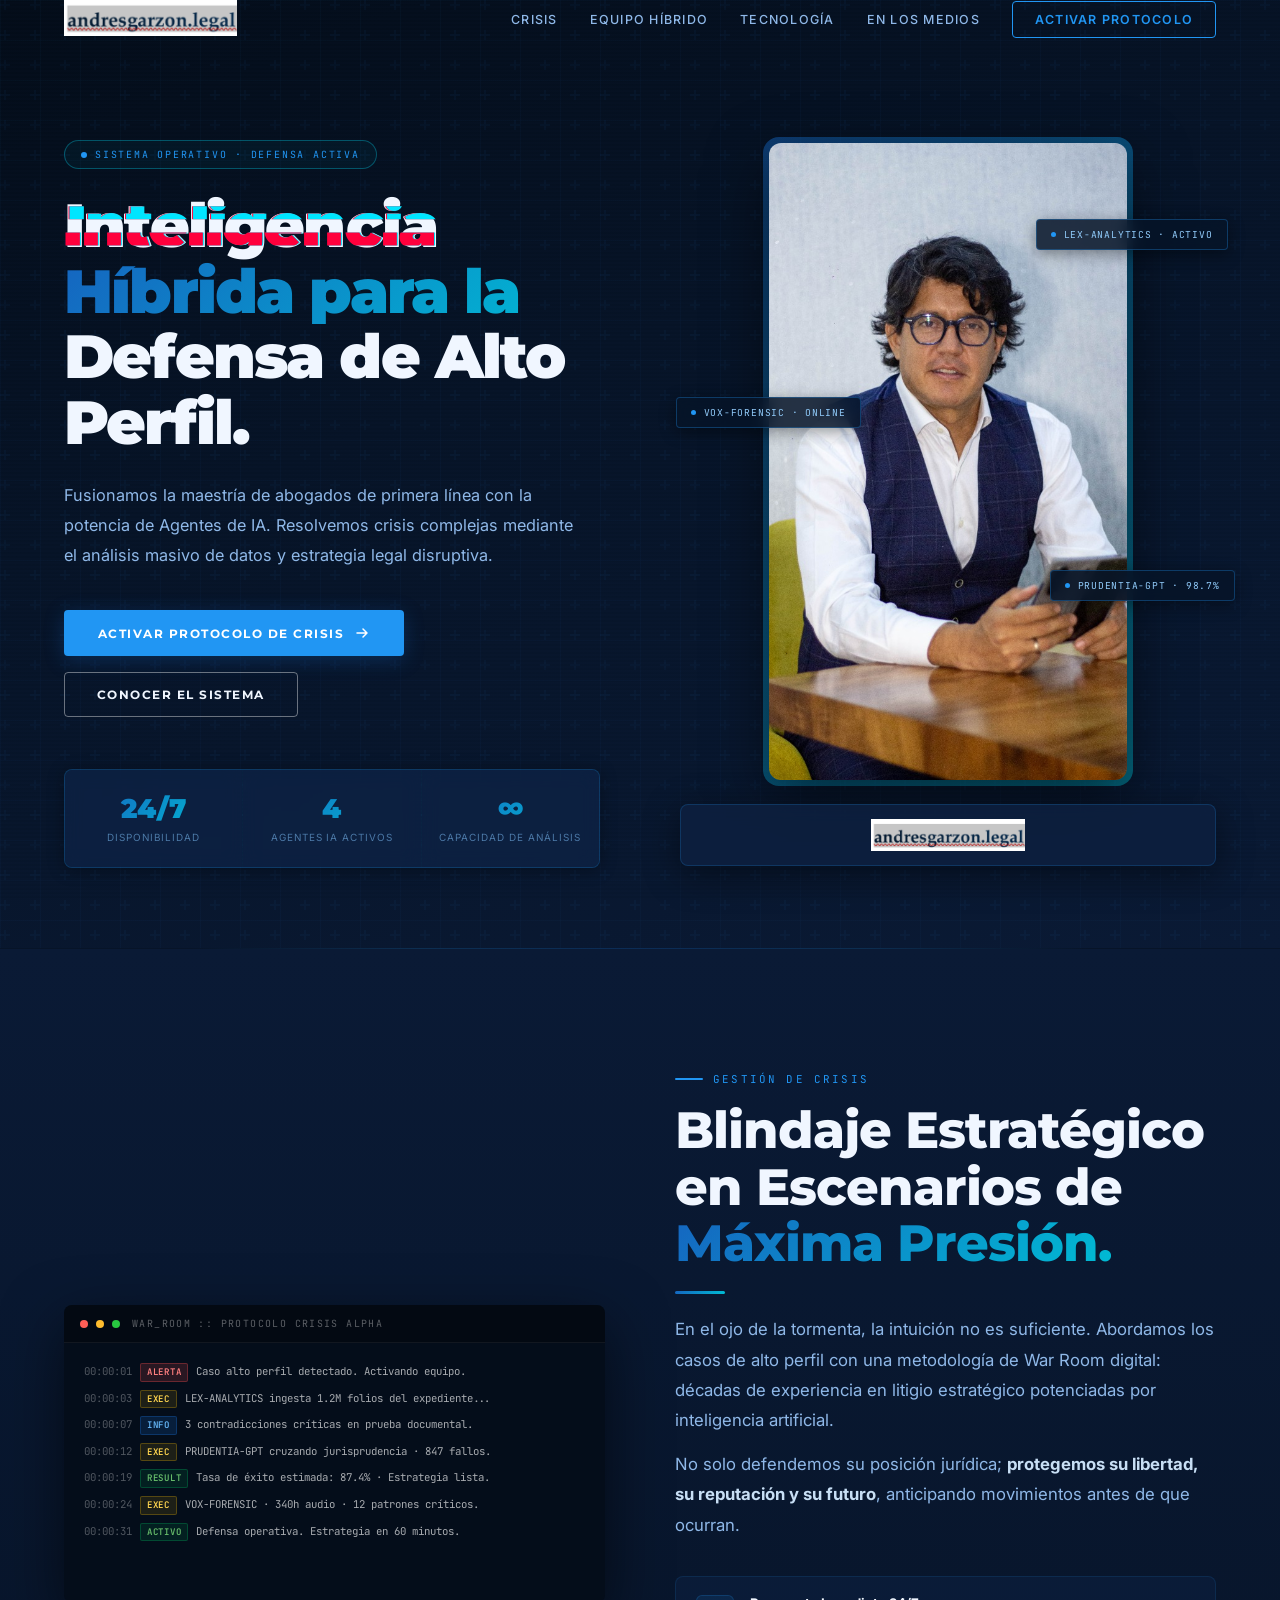
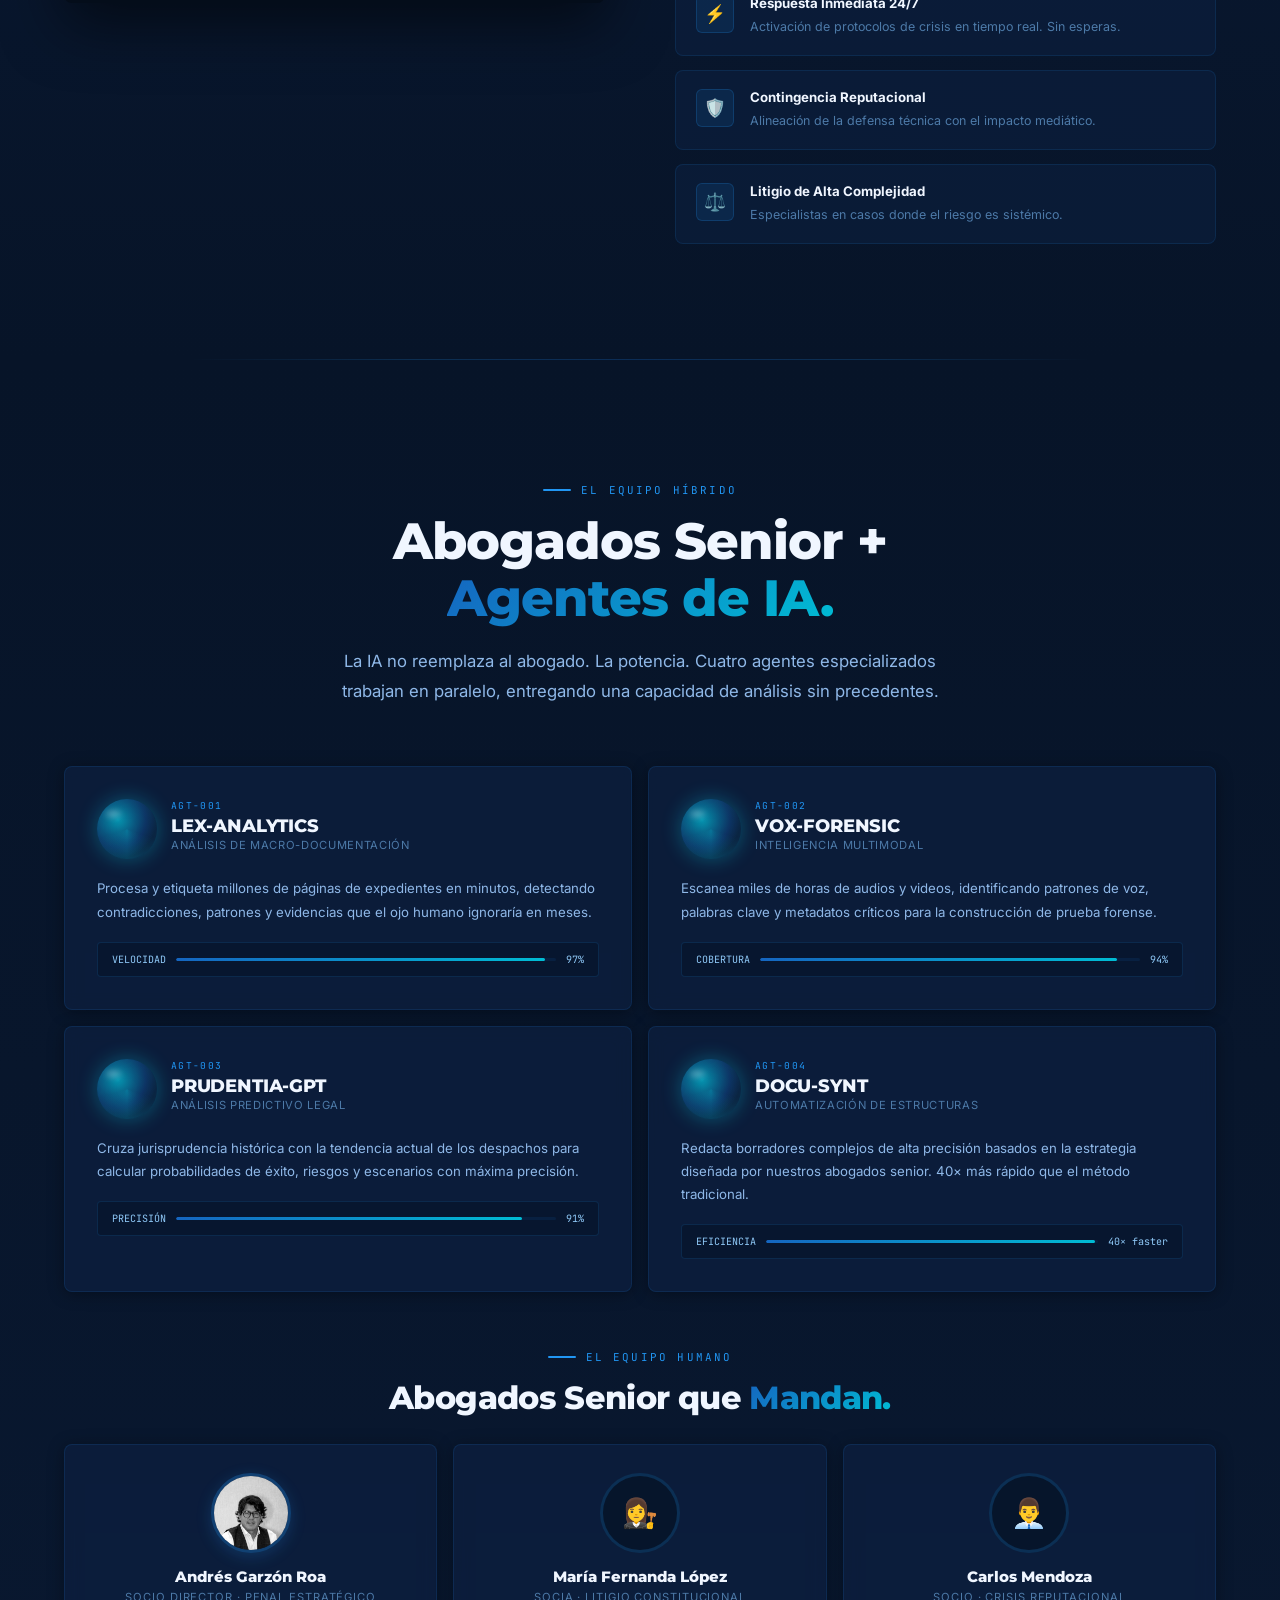
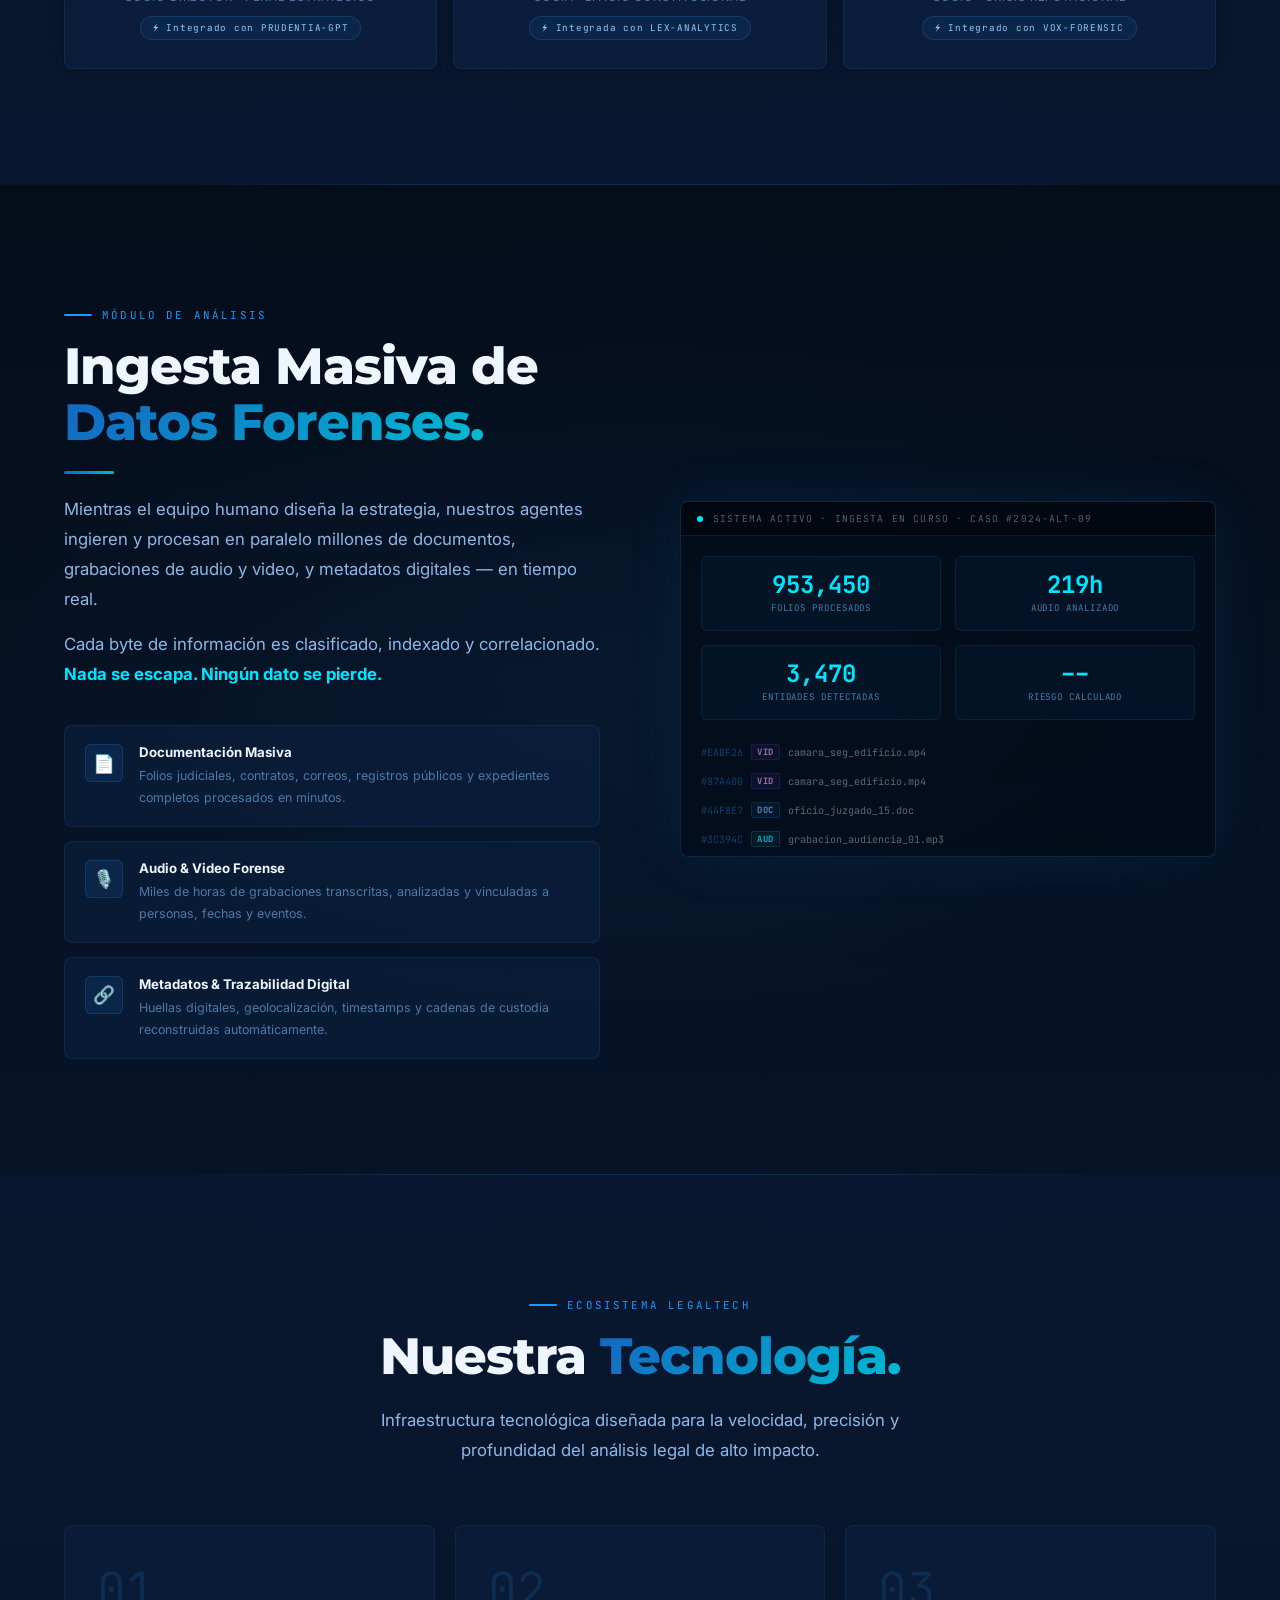
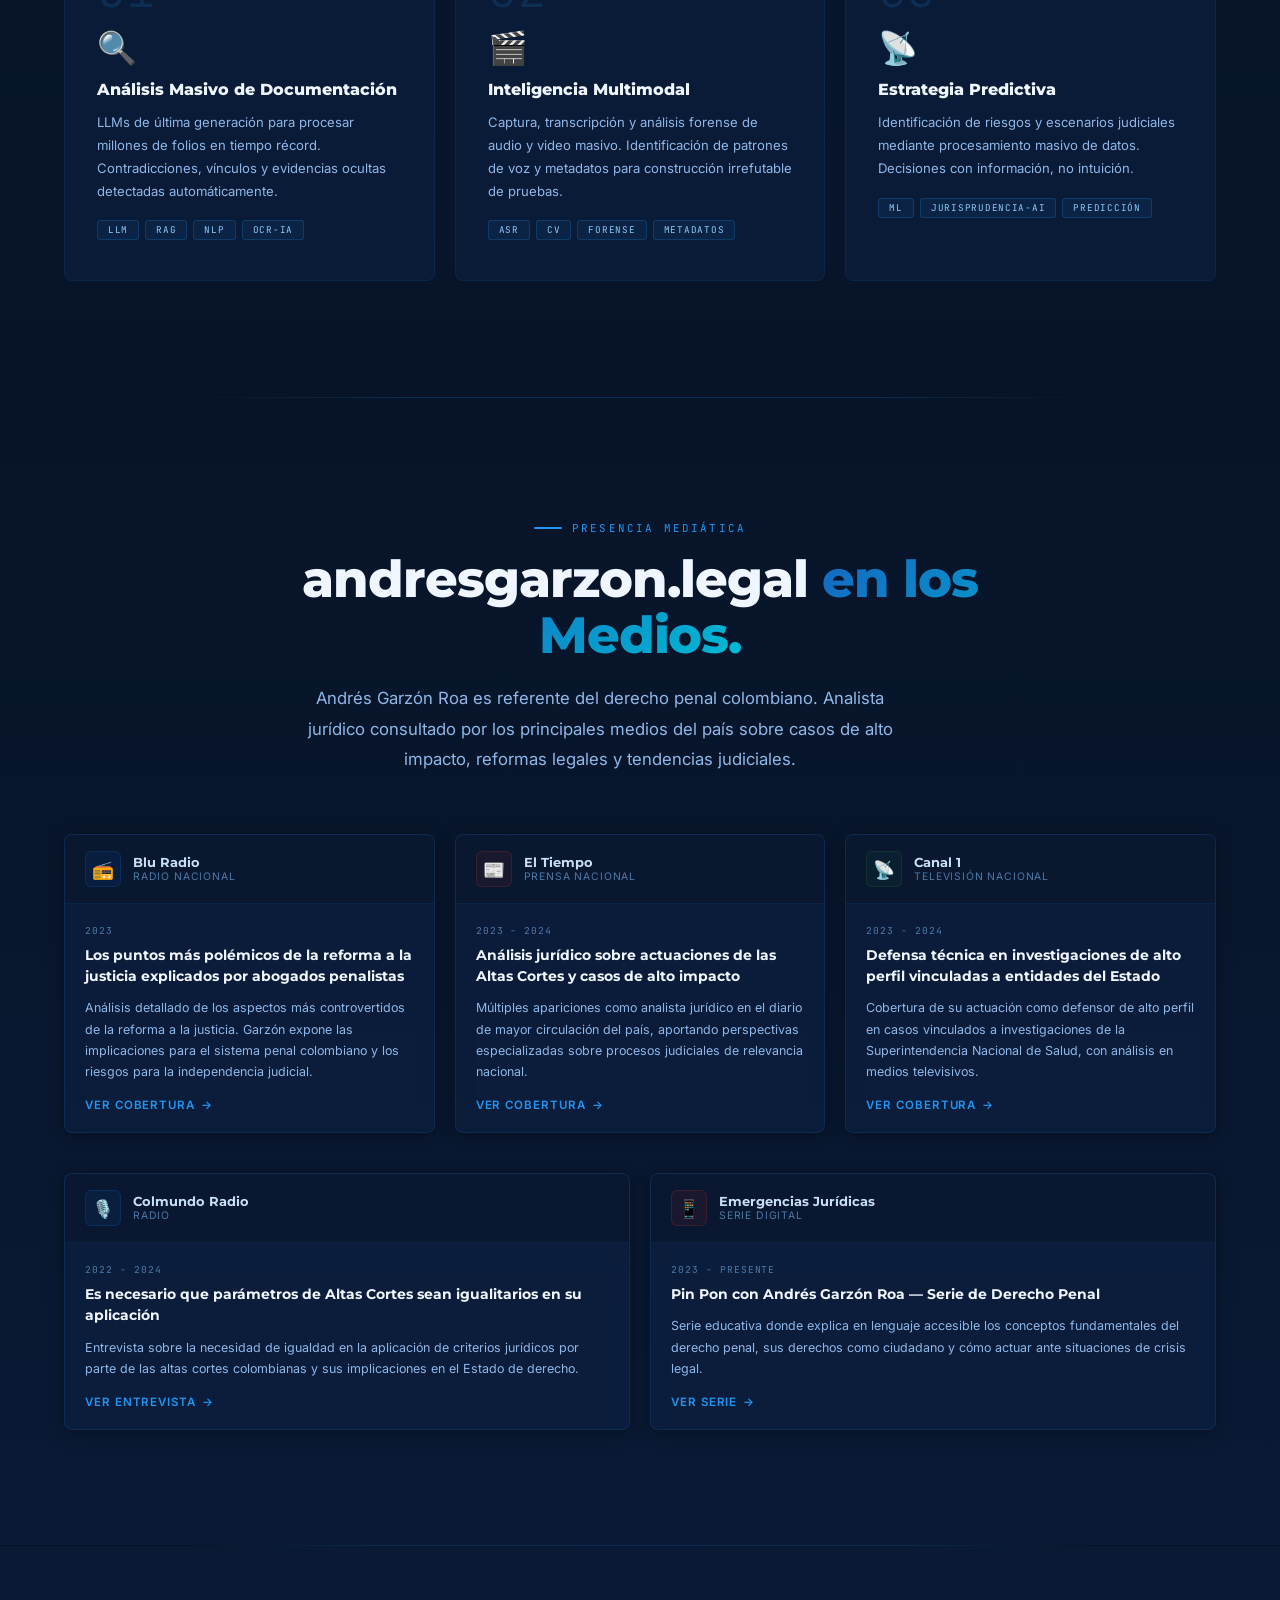
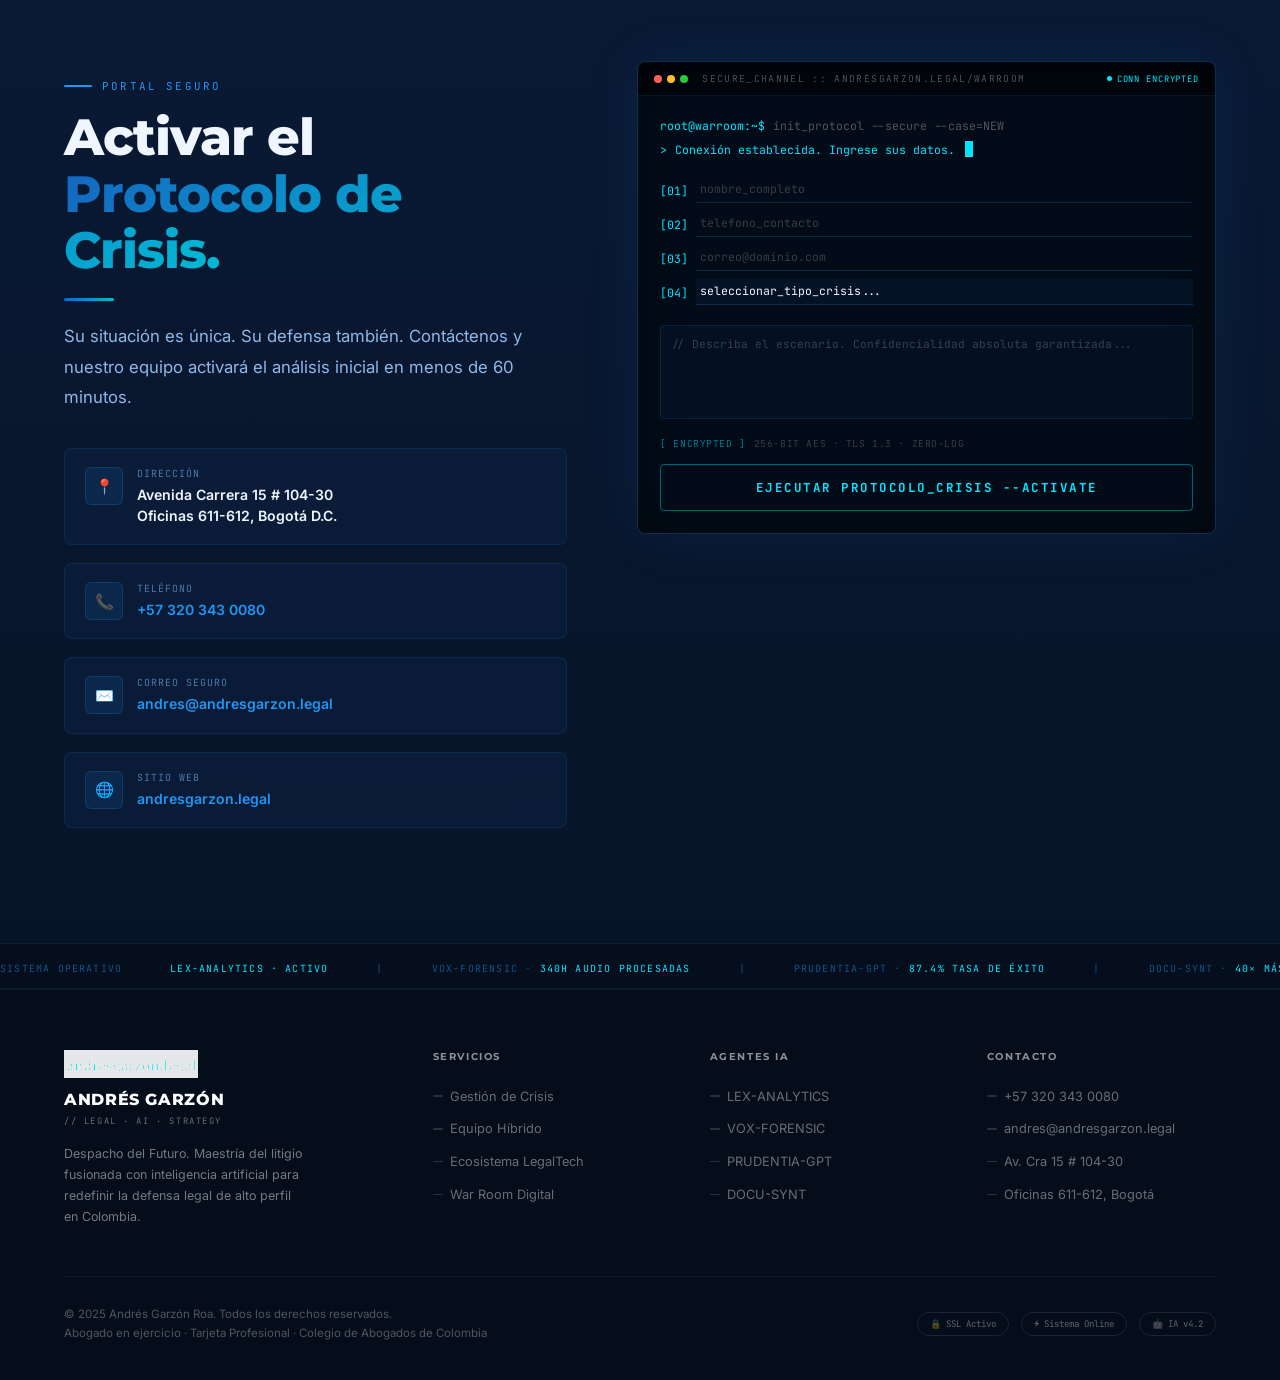
==== commit 940d0ce0: "Add files via upload" ====
--- a/index.html
+++ b/index.html
@@ -46,7 +46,7 @@
             Sistema Operativo · Defensa Activa
           </div>
           <h1>
-            Inteligencia
+            <span class="glitch" data-text="Inteligencia">Inteligencia</span>
             <span class="line-gradient">Híbrida para la</span>
             Defensa de Alto Perfil.
           </h1>
@@ -159,22 +159,22 @@
       </div>
       <div class="team-grid">
         <div class="agent-card reveal">
-          <div class="agent-header"><div class="agent-icon blue">📊</div><div><span class="agent-id">AGT-001</span><div class="agent-name">LEX-ANALYTICS</div><span class="agent-role">Análisis de Macro-Documentación</span></div></div>
+          <div class="agent-header"><div class="agent-icon"><div class="agent-sphere"></div></div><div><span class="agent-id">AGT-001</span><div class="agent-name">LEX-ANALYTICS</div><span class="agent-role">Análisis de Macro-Documentación</span></div></div>
           <p class="agent-desc">Procesa y etiqueta millones de páginas de expedientes en minutos, detectando contradicciones, patrones y evidencias que el ojo humano ignoraría en meses.</p>
           <div class="agent-metric"><span>VELOCIDAD</span><div class="metric-bar"><div class="metric-fill" style="--fill:.97"></div></div><span>97%</span></div>
         </div>
         <div class="agent-card reveal reveal-delay-1">
-          <div class="agent-header"><div class="agent-icon cyan">🎙️</div><div><span class="agent-id">AGT-002</span><div class="agent-name">VOX-FORENSIC</div><span class="agent-role">Inteligencia Multimodal</span></div></div>
+          <div class="agent-header"><div class="agent-icon"><div class="agent-sphere" style="animation-delay:.8s"></div></div><div><span class="agent-id">AGT-002</span><div class="agent-name">VOX-FORENSIC</div><span class="agent-role">Inteligencia Multimodal</span></div></div>
           <p class="agent-desc">Escanea miles de horas de audios y videos, identificando patrones de voz, palabras clave y metadatos críticos para la construcción de prueba forense.</p>
           <div class="agent-metric"><span>COBERTURA</span><div class="metric-bar"><div class="metric-fill" style="--fill:.94;animation-delay:.3s"></div></div><span>94%</span></div>
         </div>
         <div class="agent-card reveal reveal-delay-2">
-          <div class="agent-header"><div class="agent-icon silver">🧠</div><div><span class="agent-id">AGT-003</span><div class="agent-name">PRUDENTIA-GPT</div><span class="agent-role">Análisis Predictivo Legal</span></div></div>
+          <div class="agent-header"><div class="agent-icon"><div class="agent-sphere" style="animation-delay:1.6s"></div></div><div><span class="agent-id">AGT-003</span><div class="agent-name">PRUDENTIA-GPT</div><span class="agent-role">Análisis Predictivo Legal</span></div></div>
           <p class="agent-desc">Cruza jurisprudencia histórica con la tendencia actual de los despachos para calcular probabilidades de éxito, riesgos y escenarios con máxima precisión.</p>
           <div class="agent-metric"><span>PRECISIÓN</span><div class="metric-bar"><div class="metric-fill" style="--fill:.91;animation-delay:.6s"></div></div><span>91%</span></div>
         </div>
         <div class="agent-card reveal reveal-delay-3">
-          <div class="agent-header"><div class="agent-icon gold">✍️</div><div><span class="agent-id">AGT-004</span><div class="agent-name">DOCU-SYNT</div><span class="agent-role">Automatización de Estructuras</span></div></div>
+          <div class="agent-header"><div class="agent-icon"><div class="agent-sphere" style="animation-delay:2.4s"></div></div><div><span class="agent-id">AGT-004</span><div class="agent-name">DOCU-SYNT</div><span class="agent-role">Automatización de Estructuras</span></div></div>
           <p class="agent-desc">Redacta borradores complejos de alta precisión basados en la estrategia diseñada por nuestros abogados senior. 40× más rápido que el método tradicional.</p>
           <div class="agent-metric"><span>EFICIENCIA</span><div class="metric-bar"><div class="metric-fill" style="--fill:.99;animation-delay:.9s"></div></div><span>40× faster</span></div>
         </div>
@@ -204,6 +204,45 @@
           <div class="lawyer-name">Carlos Mendoza</div>
           <div class="lawyer-title">Socio · Crisis Reputacional</div>
           <div class="hybrid-tag">⚡ Integrado con VOX-FORENSIC</div>
+        </div>
+      </div>
+    </div>
+  </section>
+
+  <div class="section-divider"></div>
+
+  <!-- ═══ DATA INGESTION MODULE ═══ -->
+  <section class="ingestion-section" id="analisis">
+    <div class="container">
+      <div class="ingestion-inner">
+        <div class="ingestion-copy reveal">
+          <span class="overline">Módulo de Análisis</span>
+          <h2 class="section-title">Ingesta Masiva de <span class="accent">Datos Forenses.</span></h2>
+          <div class="glow-line"></div>
+          <p class="section-lead">Mientras el equipo humano diseña la estrategia, nuestros agentes ingieren y procesan en paralelo millones de documentos, grabaciones de audio y video, y metadatos digitales — en tiempo real.</p>
+          <p class="section-lead" style="margin-top:14px">Cada byte de información es clasificado, indexado y correlacionado. <strong style="color:#00e5ff">Nada se escapa. Ningún dato se pierde.</strong></p>
+          <div style="margin-top:36px;display:flex;flex-direction:column;gap:14px">
+            <div class="crisis-bullet"><div class="bullet-icon">📄</div><div class="bullet-text"><strong>Documentación Masiva</strong><span>Folios judiciales, contratos, correos, registros públicos y expedientes completos procesados en minutos.</span></div></div>
+            <div class="crisis-bullet"><div class="bullet-icon">🎙️</div><div class="bullet-text"><strong>Audio & Video Forense</strong><span>Miles de horas de grabaciones transcritas, analizadas y vinculadas a personas, fechas y eventos.</span></div></div>
+            <div class="crisis-bullet"><div class="bullet-icon">🔗</div><div class="bullet-text"><strong>Metadatos & Trazabilidad Digital</strong><span>Huellas digitales, geolocalización, timestamps y cadenas de custodia reconstruidas automáticamente.</span></div></div>
+          </div>
+        </div>
+        <div class="reveal reveal-delay-2">
+          <div class="data-stream">
+            <div class="data-stream-header">
+              <div class="stream-pulse"></div>
+              SISTEMA ACTIVO · INGESTA EN CURSO · CASO #2024-ALT-09
+            </div>
+            <div class="data-stream-body">
+              <div class="data-counters">
+                <div class="data-counter"><span class="counter-val" id="ctr-docs">0</span><span class="counter-label">Folios procesados</span></div>
+                <div class="data-counter"><span class="counter-val" id="ctr-audio">0h</span><span class="counter-label">Audio analizado</span></div>
+                <div class="data-counter"><span class="counter-val" id="ctr-entities">0</span><span class="counter-label">Entidades detectadas</span></div>
+                <div class="data-counter"><span class="counter-val" id="ctr-risk">––</span><span class="counter-label">Riesgo calculado</span></div>
+              </div>
+              <div class="data-feed" id="dataFeed"></div>
+            </div>
+          </div>
         </div>
       </div>
     </div>
@@ -362,59 +401,57 @@
           </div>
         </div>
 
-        <div class="war-room-form reveal reveal-delay-2">
-          <div class="form-header">
-            <div style="display:flex;align-items:center;gap:10px">
-              <div class="form-dots"><span></span><span></span><span></span></div>
-              <span class="form-status">CANAL SEGURO · INPUT</span>
-            </div>
-            <div class="form-status-badge">
-              <span style="width:6px;height:6px;border-radius:50%;background:#28c840;flex-shrink:0"></span>
-              LÍNEA ENCRIPTADA
-            </div>
-          </div>
-          <div class="form-body">
-            <div class="form-row">
-              <div class="form-group">
-                <label>Nombre Completo</label>
-                <input type="text" placeholder="Su nombre..." id="nombre" />
-              </div>
-              <div class="form-group">
-                <label>Teléfono</label>
-                <input type="tel" placeholder="+57 ..." id="telefono" />
-              </div>
-            </div>
-            <div class="form-group">
-              <label>Correo Electrónico</label>
-              <input type="email" placeholder="correo@dominio.com" id="email" />
-            </div>
-            <div class="form-group">
-              <label>Tipo de Situación</label>
-              <select id="tipo">
-                <option value="" disabled selected>Seleccione el área de urgencia...</option>
-                <option>Crisis Penal de Alto Perfil</option>
-                <option>Litigio Constitucional</option>
-                <option>Crisis Reputacional con Componente Legal</option>
-                <option>Análisis Preventivo Estratégico</option>
-                <option>Otro — Confidencial</option>
+        <div class="terminal-form reveal reveal-delay-2">
+          <div class="terminal-titlebar">
+            <div class="terminal-dots"><span></span><span></span><span></span></div>
+            <span class="terminal-title">SECURE_CHANNEL :: andresgarzon.legal/warroom</span>
+            <span class="terminal-status">CONN ENCRYPTED</span>
+          </div>
+          <div class="terminal-body">
+            <div class="term-line"><span class="term-prompt">root@warroom:~$</span><span style="color:rgba(255,255,255,.3)"> init_protocol --secure --case=NEW</span></div>
+            <div class="term-line" style="margin-bottom:20px"><span class="term-prompt">&gt;</span><span style="color:#00e5ff"> Conexión establecida. Ingrese sus datos.</span><span class="cursor-blink"></span></div>
+            <div class="term-line"><span class="term-prompt">[01]</span><input class="term-input" type="text" placeholder="nombre_completo" id="nombre" /></div>
+            <div class="term-line"><span class="term-prompt">[02]</span><input class="term-input" type="tel" placeholder="telefono_contacto" id="telefono" /></div>
+            <div class="term-line"><span class="term-prompt">[03]</span><input class="term-input" type="email" placeholder="correo@dominio.com" id="email" /></div>
+            <div class="term-line"><span class="term-prompt">[04]</span>
+              <select class="term-select" id="tipo">
+                <option value="" disabled selected>seleccionar_tipo_crisis...</option>
+                <option>crisis_penal_alto_perfil</option>
+                <option>litigio_constitucional</option>
+                <option>crisis_reputacional</option>
+                <option>analisis_preventivo</option>
+                <option>confidencial</option>
               </select>
             </div>
-            <div class="form-group">
-              <label>Descripción del Escenario</label>
-              <textarea rows="4" placeholder="Describa brevemente la situación. Todo está protegido bajo confidencialidad absoluta..." id="descripcion"></textarea>
-            </div>
-            <div class="form-security">
-              🔐 Transmisión 256-bit AES encriptada · Confidencialidad profesional garantizada
-            </div>
-            <button class="btn btn-primary btn-submit" id="submitBtn" onclick="handleSubmit(event)">
-              Activar Protocolo de Crisis
-              <svg width="16" height="16" viewBox="0 0 16 16" fill="none"><path d="M3 8h10M9 4l4 4-4 4" stroke="currentColor" stroke-width="1.5" stroke-linecap="round" stroke-linejoin="round"/></svg>
+            <textarea class="term-textarea" rows="4" placeholder="// Describa el escenario. Confidencialidad absoluta garantizada..." id="descripcion"></textarea>
+            <div class="term-security"> 256-BIT AES · TLS 1.3 · ZERO-LOG</div>
+            <button class="btn btn-terminal" id="submitBtn" onclick="handleSubmit(event)">
+              EJECUTAR PROTOCOLO_CRISIS --activate
             </button>
           </div>
         </div>
       </div>
     </div>
   </section>
+
+  <!-- ═══ DATA TAPE ═══ -->
+  <div class="data-tape">
+    <div class="data-tape-inner">
+      <span>SISTEMA OPERATIVO</span><span class="highlight">LEX-ANALYTICS · ACTIVO</span><span>|</span>
+      <span>VOX-FORENSIC · <span class="highlight">340H AUDIO PROCESADAS</span></span><span>|</span>
+      <span>PRUDENTIA-GPT · <span class="highlight">87.4% TASA DE ÉXITO</span></span><span>|</span>
+      <span>DOCU-SYNT · <span class="highlight">40× MÁS RÁPIDO</span></span><span>|</span>
+      <span>CANAL ENCRIPTADO · <span class="highlight">AES-256</span></span><span>|</span>
+      <span>ANDRESGARZON.LEGAL · <span class="highlight">WAR ROOM ACTIVO</span></span><span>|</span>
+      <!-- duplicate for seamless loop -->
+      <span>SISTEMA OPERATIVO</span><span class="highlight">LEX-ANALYTICS · ACTIVO</span><span>|</span>
+      <span>VOX-FORENSIC · <span class="highlight">340H AUDIO PROCESADAS</span></span><span>|</span>
+      <span>PRUDENTIA-GPT · <span class="highlight">87.4% TASA DE ÉXITO</span></span><span>|</span>
+      <span>DOCU-SYNT · <span class="highlight">40× MÁS RÁPIDO</span></span><span>|</span>
+      <span>CANAL ENCRIPTADO · <span class="highlight">AES-256</span></span><span>|</span>
+      <span>ANDRESGARZON.LEGAL · <span class="highlight">WAR ROOM ACTIVO</span></span><span>|</span>
+    </div>
+  </div>
 
   <!-- ═══ FOOTER ═══ -->
   <footer>
--- a/styles.css
+++ b/styles.css
@@ -1,36 +1,36 @@
 @import url('https://fonts.googleapis.com/css2?family=Inter:wght@300;400;500;600;700;800;900&family=Montserrat:wght@300;400;600;700;900&family=JetBrains+Mono:wght@300;400;500&display=swap');
 
 :root {
-  /* ── Color palette: Light · Sophisticated · Tech ── */
-  --bg-primary:   #f4f6f9;
-  --bg-secondary: #eaecf2;
-  --bg-surface:   #ffffff;
-  --bg-card:      #ffffff;
-  --bg-dark:      #0f1b2d;
-  --bg-dark-2:    #162236;
-
-  --navy:         #0f2a4a;
-  --navy-mid:     #1a3a5c;
-  --navy-light:   #254b72;
-  --blue-accent:  #1565c0;
-  --blue-bright:  #1976d2;
-  --blue-light:   #42a5f5;
-  --blue-ultra:   #0097c7;
-  --teal:         #00838f;
-  --gold:         #b8860b;
-  --silver:       #607d8b;
-
-  --accent-gradient: linear-gradient(135deg, #1565c0 0%, #0097c7 100%);
-  --navy-gradient:   linear-gradient(135deg, #0f2a4a 0%, #1a3a5c 100%);
-
-  --text-primary:   #0f1e30;
-  --text-secondary: #3d5166;
-  --text-muted:     #7a8fa3;
-  --text-light:     #f4f6f9;
-
-  --border-subtle:  rgba(21,101,192,.12);
-  --border-card:    rgba(15,42,74,.08);
-  --border-glow:    rgba(0,151,199,.3);
+  /* ── Deep Nautical Navy · Confianza · Vanguardia ── */
+  --bg-primary:   #071428;
+  --bg-secondary: #091830;
+  --bg-surface:   #0a1a35;
+  --bg-card:      #0d2040;
+  --bg-dark:      #040d1a;
+  --bg-dark-2:    #050f20;
+
+  --navy:         #c8dff5;
+  --navy-mid:     #e2edfb;
+  --navy-light:   #f0f6ff;
+  --blue-accent:  #2196f3;
+  --blue-bright:  #42a5f5;
+  --blue-light:   #90caf9;
+  --blue-ultra:   #00bcd4;
+  --teal:         #00e5ff;
+  --gold:         #ffd54f;
+  --silver:       #b0bec5;
+
+  --accent-gradient: linear-gradient(135deg, #1565c0 0%, #00bcd4 100%);
+  --navy-gradient:   linear-gradient(135deg, #071428 0%, #0d2040 100%);
+
+  --text-primary:   #e8f1fc;
+  --text-secondary: #8fb8e8;
+  --text-muted:     #4d7aa8;
+  --text-light:     #f0f6ff;
+
+  --border-subtle:  rgba(33,150,243,.2);
+  --border-card:    rgba(255,255,255,.06);
+  --border-glow:    rgba(0,188,212,.35);
 
   --font-sans:    'Inter', sans-serif;
   --font-display: 'Montserrat', sans-serif;
@@ -39,49 +39,49 @@
   --nav-h:        80px;
   --section-pad:  clamp(70px,9vw,120px);
   --radius:       8px;
-  --shadow-sm:    0 2px 12px rgba(15,42,74,.08);
-  --shadow-md:    0 8px 32px rgba(15,42,74,.12);
-  --shadow-lg:    0 20px 60px rgba(15,42,74,.16);
+  --shadow-sm:    0 2px 16px rgba(0,0,0,.35);
+  --shadow-md:    0 8px 36px rgba(0,0,0,.45);
+  --shadow-lg:    0 20px 60px rgba(0,0,0,.55);
 }
 
 *,*::before,*::after{box-sizing:border-box;margin:0;padding:0}
 html{scroll-behavior:smooth;-webkit-font-smoothing:antialiased}
 body{background:var(--bg-primary);color:var(--text-primary);font-family:var(--font-sans);overflow-x:hidden}
 a{color:inherit;text-decoration:none} img{display:block;max-width:100%} ul{list-style:none}
-::-webkit-scrollbar{width:5px}::-webkit-scrollbar-track{background:var(--bg-secondary)}
-::-webkit-scrollbar-thumb{background:var(--navy-light);border-radius:3px}
+::-webkit-scrollbar{width:5px}::-webkit-scrollbar-track{background:var(--bg-dark)}
+::-webkit-scrollbar-thumb{background:var(--blue-accent);border-radius:3px}
 
 /* Canvas */
-#neural-canvas{position:fixed;inset:0;z-index:0;pointer-events:none;opacity:.18}
+#neural-canvas{position:fixed;inset:0;z-index:0;pointer-events:none;opacity:.45}
 
 /* Cursor glow */
-.cursor-glow{position:fixed;width:350px;height:350px;border-radius:50%;pointer-events:none;z-index:0;background:radial-gradient(circle,rgba(21,101,192,.05) 0%,transparent 70%);transform:translate(-50%,-50%);transition:left .15s,top .15s}
+.cursor-glow{position:fixed;width:400px;height:400px;border-radius:50%;pointer-events:none;z-index:0;background:radial-gradient(circle,rgba(33,150,243,.12) 0%,transparent 70%);transform:translate(-50%,-50%);transition:left .15s,top .15s}
 
 .container{max-width:1280px;margin:0 auto;padding:0 clamp(20px,5vw,80px);position:relative;z-index:2}
 section{position:relative;overflow:hidden}
 
 /* NAV */
 nav{position:fixed;top:0;left:0;right:0;height:var(--nav-h);z-index:100;transition:all .4s var(--ease-smooth)}
-nav.scrolled{background:rgba(255,255,255,.95);backdrop-filter:blur(20px);border-bottom:1px solid var(--border-card);box-shadow:var(--shadow-sm)}
+nav.scrolled{background:rgba(7,20,40,.92);backdrop-filter:blur(20px);border-bottom:1px solid rgba(33,150,243,.15);box-shadow:0 4px 24px rgba(0,0,0,.5)}
 .nav-inner{display:flex;align-items:center;justify-content:space-between;height:100%}
 .nav-logo img{height:36px;width:auto}
 .nav-logo-text{display:flex;flex-direction:column;gap:2px}
-.logo-name{font-family:var(--font-display);font-weight:800;font-size:1.1rem;letter-spacing:.02em;color:var(--navy);text-transform:uppercase}
+.logo-name{font-family:var(--font-display);font-weight:800;font-size:1.1rem;letter-spacing:.02em;color:var(--text-light);text-transform:uppercase}
 .logo-sub{font-family:var(--font-mono);font-size:.58rem;color:var(--blue-accent);letter-spacing:.18em;text-transform:uppercase}
 .nav-links{display:flex;align-items:center;gap:32px}
 .nav-links a{font-size:.78rem;font-weight:500;letter-spacing:.1em;text-transform:uppercase;color:var(--text-secondary);transition:color .25s;position:relative}
 .nav-links a::after{content:'';position:absolute;bottom:-4px;left:0;width:0;height:2px;background:var(--blue-accent);transition:width .3s var(--ease-smooth);border-radius:1px}
-.nav-links a:hover{color:var(--navy)} .nav-links a:hover::after{width:100%}
+.nav-links a:hover{color:var(--text-light)} .nav-links a:hover::after{width:100%}
 .nav-cta{padding:10px 22px;border:1.5px solid var(--blue-accent)!important;color:var(--blue-accent)!important;border-radius:4px;background:transparent!important;font-weight:600!important}
 .nav-cta:hover{background:var(--blue-accent)!important;color:#fff!important} .nav-cta::after{display:none!important}
 .nav-burger{display:none;flex-direction:column;gap:5px;cursor:pointer;padding:8px}
-.nav-burger span{display:block;width:22px;height:2px;background:var(--navy);transition:all .3s;border-radius:1px}
+.nav-burger span{display:block;width:22px;height:2px;background:var(--text-light);transition:all .3s;border-radius:1px}
 
 /* TYPOGRAPHY */
 .overline{display:inline-flex;align-items:center;gap:10px;font-family:var(--font-mono);font-size:.68rem;letter-spacing:.2em;text-transform:uppercase;color:var(--blue-accent);margin-bottom:16px}
 .overline::before{content:'';display:block;width:28px;height:2px;background:var(--blue-accent);border-radius:1px}
 h1,h2,h3{font-family:var(--font-display);line-height:1.1}
-.section-title{font-size:clamp(1.8rem,4vw,3.2rem);font-weight:800;letter-spacing:-.02em;color:var(--navy);margin-bottom:20px}
+.section-title{font-size:clamp(1.8rem,4vw,3.2rem);font-weight:800;letter-spacing:-.02em;color:var(--text-light);margin-bottom:20px}
 .section-title .accent{background:var(--accent-gradient);-webkit-background-clip:text;-webkit-text-fill-color:transparent;background-clip:text}
 .section-lead{font-size:clamp(.9rem,1.4vw,1.05rem);color:var(--text-secondary);line-height:1.8;max-width:600px}
 .glow-line{width:50px;height:3px;background:var(--accent-gradient);border-radius:2px;margin:20px 0}
@@ -90,25 +90,25 @@
 .btn{display:inline-flex;align-items:center;gap:10px;font-family:var(--font-display);font-size:.78rem;font-weight:700;letter-spacing:.12em;text-transform:uppercase;border-radius:4px;cursor:pointer;transition:all .3s var(--ease-smooth);position:relative;overflow:hidden;border:none}
 .btn-primary{padding:15px 34px;background:var(--blue-accent);color:#fff;box-shadow:0 4px 20px rgba(21,101,192,.3)}
 .btn-primary:hover{background:var(--blue-bright);box-shadow:0 6px 28px rgba(21,101,192,.45);transform:translateY(-2px)}
-.btn-outline{padding:14px 32px;background:transparent;color:var(--navy);border:1.5px solid var(--navy)!important}
-.btn-outline:hover{background:var(--navy);color:#fff;border-color:var(--navy)!important}
+.btn-outline{padding:14px 32px;background:transparent;color:var(--text-light);border:1.5px solid rgba(255,255,255,.4)!important}
+.btn-outline:hover{background:rgba(255,255,255,.1);color:#fff;border-color:rgba(255,255,255,.7)!important}
 .btn-ghost{padding:0;background:none;border:none;color:var(--blue-accent);font-size:.78rem;font-weight:600;letter-spacing:.1em;text-transform:uppercase}
 .btn-ghost .arrow{transition:transform .3s var(--ease-smooth);display:inline-block}
 .btn-ghost:hover .arrow{transform:translateX(6px)}
 
 /* HERO */
-.hero{min-height:100vh;display:flex;align-items:center;padding:calc(var(--nav-h) + 60px) 0 80px;background:linear-gradient(160deg,#ffffff 0%,#e8edf5 40%,#dce5f0 100%);position:relative}
-.hero::before{content:'';position:absolute;inset:0;background:url("data:image/svg+xml,%3Csvg width='60' height='60' viewBox='0 0 60 60' xmlns='http://www.w3.org/2000/svg'%3E%3Cg fill='none' fill-rule='evenodd'%3E%3Cg fill='%231565c0' fill-opacity='0.03'%3E%3Cpath d='M36 34v-4h-2v4h-4v2h4v4h2v-4h4v-2h-4zm0-30V0h-2v4h-4v2h4v4h2V6h4V4h-4zM6 34v-4H4v4H0v2h4v4h2v-4h4v-2H6zM6 4V0H4v4H0v2h4v4h2V6h4V4H6z'/%3E%3C/g%3E%3C/g%3E%3C/svg%3E")}
+.hero{min-height:100vh;display:flex;align-items:center;padding:calc(var(--nav-h) + 60px) 0 80px;background:linear-gradient(160deg,#040d1a 0%,#071428 40%,#0a1a35 100%);position:relative}
+.hero::before{content:'';position:absolute;inset:0;background:url("data:image/svg+xml,%3Csvg width='60' height='60' viewBox='0 0 60 60' xmlns='http://www.w3.org/2000/svg'%3E%3Cg fill='none' fill-rule='evenodd'%3E%3Cg fill='%232196f3' fill-opacity='0.04'%3E%3Cpath d='M36 34v-4h-2v4h-4v2h4v4h2v-4h4v-2h-4zm0-30V0h-2v4h-4v2h4v4h2V6h4V4h-4zM6 34v-4H4v4H0v2h4v4h2v-4h4v-2H6zM6 4V0H4v4H0v2h4v4h2V6h4V4H6z'/%3E%3C/g%3E%3C/g%3E%3C/svg%3E")}
 .hero-inner{display:grid;grid-template-columns:1fr 1fr;gap:80px;align-items:center}
 .hero-badge{display:inline-flex;align-items:center;gap:8px;padding:7px 16px;border:1.5px solid rgba(21,101,192,.25);border-radius:100px;font-family:var(--font-mono);font-size:.62rem;letter-spacing:.18em;text-transform:uppercase;color:var(--blue-accent);background:rgba(21,101,192,.05);margin-bottom:24px}
 .pulse-dot{width:6px;height:6px;border-radius:50%;background:var(--blue-accent);animation:pulse-dot 2s infinite;flex-shrink:0}
 @keyframes pulse-dot{0%,100%{opacity:1;transform:scale(1);box-shadow:0 0 0 0 rgba(21,101,192,.4)}50%{opacity:.7;transform:scale(.8);box-shadow:0 0 0 6px rgba(21,101,192,0)}}
-.hero h1{font-size:clamp(2.2rem,5vw,3.8rem);font-weight:900;letter-spacing:-.03em;color:var(--navy);line-height:1.08;margin-bottom:24px}
+.hero h1{font-size:clamp(2.2rem,5vw,3.8rem);font-weight:900;letter-spacing:-.03em;color:var(--text-light);line-height:1.08;margin-bottom:24px}
 .hero h1 .line-gradient{display:block;background:var(--accent-gradient);-webkit-background-clip:text;-webkit-text-fill-color:transparent;background-clip:text}
 .hero-sub{font-size:clamp(.92rem,1.3vw,1.02rem);color:var(--text-secondary);line-height:1.85;max-width:520px;margin-bottom:40px}
 .hero-ctas{display:flex;align-items:center;gap:16px;flex-wrap:wrap;margin-bottom:52px}
-.hero-stats{display:grid;grid-template-columns:repeat(3,1fr);gap:1px;background:var(--border-card);border:1px solid var(--border-card);border-radius:var(--radius);overflow:hidden;box-shadow:var(--shadow-sm)}
-.stat-item{background:#fff;padding:22px 16px;text-align:center}
+.hero-stats{display:grid;grid-template-columns:repeat(3,1fr);gap:1px;background:rgba(33,150,243,.1);border:1px solid rgba(33,150,243,.2);border-radius:var(--radius);overflow:hidden;box-shadow:var(--shadow-sm)}
+.stat-item{background:rgba(13,32,64,.8);backdrop-filter:blur(8px);padding:22px 16px;text-align:center}
 .stat-num{font-family:var(--font-display);font-size:1.7rem;font-weight:900;background:var(--accent-gradient);-webkit-background-clip:text;-webkit-text-fill-color:transparent;background-clip:text;display:block}
 .stat-label{font-size:.62rem;letter-spacing:.1em;text-transform:uppercase;color:var(--text-muted);margin-top:4px}
 
@@ -116,11 +116,11 @@
 .hero-visual{position:relative;display:flex;flex-direction:column;align-items:center;gap:24px}
 .hero-photo-wrap{position:relative;width:clamp(260px,28vw,380px)}
 .hero-photo-wrap img{width:100%;border-radius:12px;box-shadow:var(--shadow-lg);object-fit:cover}
-.hero-photo-wrap::before{content:'';position:absolute;inset:-6px;border-radius:16px;background:var(--accent-gradient);z-index:-1;opacity:.25}
-.hero-logo-badge{background:#fff;border-radius:var(--radius);padding:14px 24px;box-shadow:var(--shadow-md);border:1px solid var(--border-card);text-align:center;width:100%}
+.hero-photo-wrap::before{content:'';position:absolute;inset:-6px;border-radius:16px;background:var(--accent-gradient);z-index:-1;opacity:.5}
+.hero-logo-badge{background:rgba(13,32,64,.85);backdrop-filter:blur(12px);border-radius:var(--radius);padding:14px 24px;box-shadow:var(--shadow-md);border:1px solid rgba(33,150,243,.2);text-align:center;width:100%}
 .hero-logo-badge img{height:32px;width:auto;margin:0 auto}
 .hero-data-tags{position:absolute;inset:0;pointer-events:none}
-.data-tag{position:absolute;display:flex;align-items:center;gap:8px;padding:8px 14px;background:rgba(255,255,255,.92);border:1px solid var(--border-subtle);border-radius:4px;backdrop-filter:blur(8px);font-family:var(--font-mono);font-size:.6rem;color:var(--blue-accent);letter-spacing:.08em;white-space:nowrap;animation:tag-float 6s ease-in-out infinite;box-shadow:var(--shadow-sm)}
+.data-tag{position:absolute;display:flex;align-items:center;gap:8px;padding:8px 14px;background:rgba(7,20,40,.85);border:1px solid rgba(33,150,243,.3);border-radius:4px;backdrop-filter:blur(8px);font-family:var(--font-mono);font-size:.6rem;color:var(--blue-light);letter-spacing:.08em;white-space:nowrap;animation:tag-float 6s ease-in-out infinite;box-shadow:0 4px 16px rgba(0,0,0,.4)}
 .data-tag:nth-child(1){top:12%;right:-28%;animation-delay:0s}
 .data-tag:nth-child(2){bottom:28%;right:-30%;animation-delay:2s}
 .data-tag:nth-child(3){top:40%;left:-26%;animation-delay:4s}
@@ -131,7 +131,7 @@
 .section-divider{height:1px;background:linear-gradient(90deg,transparent,var(--border-subtle),rgba(21,101,192,.3),var(--border-subtle),transparent);margin:0 auto;max-width:900px}
 
 /* CRISIS */
-.crisis-section{padding:var(--section-pad) 0;background:var(--bg-surface)}
+.crisis-section{padding:var(--section-pad) 0;background:linear-gradient(180deg,#0a1a35 0%,#071428 100%)}
 .crisis-grid{display:grid;grid-template-columns:1fr 1fr;gap:70px;align-items:center}
 .war-room-display{background:var(--bg-dark);border-radius:var(--radius);overflow:hidden;box-shadow:var(--shadow-lg)}
 .war-room-header{display:flex;align-items:center;gap:8px;padding:12px 16px;background:rgba(0,0,0,.3);border-bottom:1px solid rgba(255,255,255,.06)}
@@ -153,21 +153,21 @@
 .war-log-line:nth-child(5){animation-delay:1.9s}.war-log-line:nth-child(6){animation-delay:2.3s}
 .war-log-line:nth-child(7){animation-delay:2.7s}
 .crisis-bullets{margin-top:36px;display:flex;flex-direction:column;gap:14px}
-.crisis-bullet{display:flex;gap:16px;align-items:flex-start;padding:18px 20px;background:var(--bg-primary);border:1px solid var(--border-card);border-radius:var(--radius);transition:all .3s var(--ease-smooth)}
-.crisis-bullet:hover{border-color:var(--border-subtle);background:#fff;transform:translateX(4px);box-shadow:var(--shadow-sm)}
-.bullet-icon{width:38px;height:38px;border-radius:6px;background:rgba(21,101,192,.08);border:1px solid var(--border-subtle);display:flex;align-items:center;justify-content:center;flex-shrink:0;font-size:1.1rem}
-.bullet-text strong{display:block;font-size:.83rem;font-weight:700;color:var(--navy);margin-bottom:4px}
+.crisis-bullet{display:flex;gap:16px;align-items:flex-start;padding:18px 20px;background:rgba(13,32,64,.6);border:1px solid rgba(33,150,243,.12);border-radius:var(--radius);transition:all .3s var(--ease-smooth)}
+.crisis-bullet:hover{border-color:rgba(33,150,243,.35);background:rgba(13,32,64,.9);transform:translateX(4px);box-shadow:0 4px 20px rgba(33,150,243,.1)}
+.bullet-icon{width:38px;height:38px;border-radius:6px;background:rgba(33,150,243,.1);border:1px solid rgba(33,150,243,.2);display:flex;align-items:center;justify-content:center;flex-shrink:0;font-size:1.1rem}
+.bullet-text strong{display:block;font-size:.83rem;font-weight:700;color:var(--text-light);margin-bottom:4px}
 .bullet-text span{font-size:.78rem;color:var(--text-muted);line-height:1.6}
 
 /* AGENTS */
-.agents-section{padding:var(--section-pad) 0;background:linear-gradient(180deg,var(--bg-secondary) 0%,var(--bg-primary) 100%)}
+.agents-section{padding:var(--section-pad) 0;background:linear-gradient(180deg,#071428 0%,#091830 100%)}
 .agents-header,.tech-header{text-align:center;max-width:680px;margin:0 auto 60px}
 .agents-header .overline,.tech-header .overline{justify-content:center}
 .agents-header .section-lead,.tech-header .section-lead{margin:0 auto;text-align:center}
 .team-grid{display:grid;grid-template-columns:repeat(2,1fr);gap:16px;margin-bottom:50px}
-.agent-card{background:#fff;padding:32px;border-radius:var(--radius);border:1px solid var(--border-card);position:relative;transition:all .3s var(--ease-smooth);box-shadow:var(--shadow-sm)}
+.agent-card{background:rgba(13,32,64,.7);backdrop-filter:blur(8px);padding:32px;border-radius:var(--radius);border:1px solid rgba(33,150,243,.12);position:relative;transition:all .3s var(--ease-smooth);box-shadow:var(--shadow-sm)}
 .agent-card::before{content:'';position:absolute;top:0;left:0;right:0;height:3px;background:var(--accent-gradient);border-radius:var(--radius) var(--radius) 0 0;transform:scaleX(0);transform-origin:left;transition:transform .4s var(--ease-smooth)}
-.agent-card:hover{box-shadow:var(--shadow-md);transform:translateY(-3px);border-color:var(--border-subtle)}
+.agent-card:hover{box-shadow:0 8px 36px rgba(33,150,243,.15);transform:translateY(-3px);border-color:rgba(33,150,243,.35)}
 .agent-card:hover::before{transform:scaleX(1)}
 .agent-header{display:flex;align-items:flex-start;gap:14px;margin-bottom:18px}
 .agent-icon{width:50px;height:50px;border-radius:6px;display:flex;align-items:center;justify-content:center;font-size:1.4rem;flex-shrink:0}
@@ -176,45 +176,45 @@
 .agent-icon.silver{background:rgba(96,125,139,.07);border:1px solid rgba(96,125,139,.18)}
 .agent-icon.gold{background:rgba(184,134,11,.07);border:1px solid rgba(184,134,11,.18)}
 .agent-id{display:block;font-family:var(--font-mono);font-size:.6rem;color:var(--blue-accent);letter-spacing:.14em;text-transform:uppercase;margin-bottom:3px}
-.agent-name{font-family:var(--font-display);font-size:1.1rem;font-weight:800;color:var(--navy);letter-spacing:-.01em}
+.agent-name{font-family:var(--font-display);font-size:1.1rem;font-weight:800;color:var(--text-light);letter-spacing:-.01em}
 .agent-role{font-size:.7rem;color:var(--text-muted);letter-spacing:.06em;text-transform:uppercase;display:block;margin-top:2px}
 .agent-desc{font-size:.83rem;color:var(--text-secondary);line-height:1.75;margin-bottom:18px}
-.agent-metric{display:flex;align-items:center;gap:10px;padding:10px 14px;background:var(--bg-primary);border-radius:4px;font-family:var(--font-mono);font-size:.63rem;color:var(--blue-accent);border:1px solid var(--border-card)}
+.agent-metric{display:flex;align-items:center;gap:10px;padding:10px 14px;background:rgba(7,20,40,.6);border-radius:4px;font-family:var(--font-mono);font-size:.63rem;color:var(--blue-light);border:1px solid rgba(33,150,243,.15)}
 .metric-bar{flex:1;height:3px;background:rgba(21,101,192,.12);border-radius:2px;overflow:hidden}
 .metric-fill{height:100%;background:var(--accent-gradient);border-radius:2px;animation:fill-bar 2.5s var(--ease-smooth) forwards;transform:scaleX(0);transform-origin:left}
 @keyframes fill-bar{to{transform:scaleX(1)}}
 .lawyers-row{display:grid;grid-template-columns:repeat(3,1fr);gap:16px}
-.lawyer-card{background:#fff;border:1px solid var(--border-card);border-radius:var(--radius);padding:28px;text-align:center;transition:all .3s var(--ease-smooth);box-shadow:var(--shadow-sm)}
-.lawyer-card:hover{box-shadow:var(--shadow-md);transform:translateY(-4px);border-color:var(--border-subtle)}
-.lawyer-avatar{width:80px;height:80px;border-radius:50%;margin:0 auto 14px;overflow:hidden;border:3px solid var(--bg-secondary);box-shadow:0 4px 12px rgba(21,101,192,.15)}
+.lawyer-card{background:rgba(13,32,64,.7);backdrop-filter:blur(8px);border:1px solid rgba(33,150,243,.12);border-radius:var(--radius);padding:28px;text-align:center;transition:all .3s var(--ease-smooth);box-shadow:var(--shadow-sm)}
+.lawyer-card:hover{box-shadow:0 8px 36px rgba(33,150,243,.15);transform:translateY(-4px);border-color:rgba(33,150,243,.35)}
+.lawyer-avatar{width:80px;height:80px;border-radius:50%;margin:0 auto 14px;overflow:hidden;border:3px solid rgba(33,150,243,.3);box-shadow:0 4px 16px rgba(33,150,243,.2)}
 .lawyer-avatar img{width:100%;height:100%;object-fit:cover;object-position:top}
-.lawyer-avatar-placeholder{width:80px;height:80px;border-radius:50%;margin:0 auto 14px;display:flex;align-items:center;justify-content:center;font-size:1.8rem;background:var(--bg-secondary);border:3px solid var(--border-card)}
-.lawyer-name{font-weight:800;font-size:.95rem;color:var(--navy);margin-bottom:4px;font-family:var(--font-display)}
+.lawyer-avatar-placeholder{width:80px;height:80px;border-radius:50%;margin:0 auto 14px;display:flex;align-items:center;justify-content:center;font-size:1.8rem;background:rgba(7,20,40,.8);border:3px solid rgba(33,150,243,.2)}
+.lawyer-name{font-weight:800;font-size:.95rem;color:var(--text-light);margin-bottom:4px;font-family:var(--font-display)}
 .lawyer-title{font-size:.7rem;color:var(--text-muted);letter-spacing:.08em;text-transform:uppercase}
-.hybrid-tag{display:inline-flex;align-items:center;gap:5px;margin-top:12px;padding:5px 12px;background:rgba(21,101,192,.06);border:1px solid var(--border-subtle);border-radius:100px;font-family:var(--font-mono);font-size:.58rem;color:var(--blue-accent);letter-spacing:.08em}
+.hybrid-tag{display:inline-flex;align-items:center;gap:5px;margin-top:12px;padding:5px 12px;background:rgba(33,150,243,.08);border:1px solid rgba(33,150,243,.2);border-radius:100px;font-family:var(--font-mono);font-size:.58rem;color:var(--blue-light);letter-spacing:.08em}
 
 /* TECH */
-.tech-section{padding:var(--section-pad) 0;background:#fff}
+.tech-section{padding:var(--section-pad) 0;background:linear-gradient(180deg,#091830 0%,#071428 100%)}
 .tech-capabilities{display:grid;grid-template-columns:repeat(3,1fr);gap:20px}
-.tech-cap{background:var(--bg-primary);padding:40px 32px;border-radius:var(--radius);border:1px solid var(--border-card);position:relative;transition:all .35s var(--ease-smooth)}
-.tech-cap:hover{background:#fff;box-shadow:var(--shadow-md);transform:translateY(-4px);border-color:var(--border-subtle)}
+.tech-cap{background:rgba(13,32,64,.65);backdrop-filter:blur(8px);padding:40px 32px;border-radius:var(--radius);border:1px solid rgba(33,150,243,.1);position:relative;transition:all .35s var(--ease-smooth)}
+.tech-cap:hover{background:rgba(13,32,64,.9);box-shadow:0 8px 36px rgba(33,150,243,.14);transform:translateY(-4px);border-color:rgba(33,150,243,.35)}
 .tech-cap::after{content:'';position:absolute;bottom:0;left:0;right:0;height:3px;background:var(--accent-gradient);opacity:0;transition:opacity .3s;border-radius:0 0 var(--radius) var(--radius)}
 .tech-cap:hover::after{opacity:1}
-.tech-cap-num{font-family:var(--font-mono);font-size:3rem;font-weight:300;color:rgba(21,101,192,.1);line-height:1;margin-bottom:14px}
+.tech-cap-num{font-family:var(--font-mono);font-size:3rem;font-weight:300;color:rgba(33,150,243,.15);line-height:1;margin-bottom:14px}
 .tech-cap-icon{font-size:2rem;margin-bottom:14px;display:block}
-.tech-cap h3{font-size:1rem;font-weight:800;color:var(--navy);margin-bottom:12px;font-family:var(--font-display)}
+.tech-cap h3{font-size:1rem;font-weight:800;color:var(--text-light);margin-bottom:12px;font-family:var(--font-display)}
 .tech-cap p{font-size:.82rem;color:var(--text-secondary);line-height:1.75}
 .tech-tags{display:flex;flex-wrap:wrap;gap:6px;margin-top:18px}
-.tech-tag{padding:3px 10px;background:rgba(21,101,192,.06);border:1px solid var(--border-subtle);border-radius:3px;font-family:var(--font-mono);font-size:.58rem;color:var(--blue-accent);letter-spacing:.08em}
+.tech-tag{padding:3px 10px;background:rgba(33,150,243,.08);border:1px solid rgba(33,150,243,.2);border-radius:3px;font-family:var(--font-mono);font-size:.58rem;color:var(--blue-light);letter-spacing:.08em}
 
 /* MEDIA SECTION */
-.media-section{padding:var(--section-pad) 0;background:var(--bg-secondary)}
+.media-section{padding:var(--section-pad) 0;background:linear-gradient(180deg,#071428 0%,#0a1a35 100%)}
 .media-header{text-align:center;max-width:680px;margin:0 auto 60px}
 .media-header .overline{justify-content:center}
 .media-grid{display:grid;grid-template-columns:repeat(3,1fr);gap:20px;margin-bottom:40px}
-.media-card{background:#fff;border-radius:var(--radius);border:1px solid var(--border-card);overflow:hidden;box-shadow:var(--shadow-sm);transition:all .3s var(--ease-smooth);display:flex;flex-direction:column}
-.media-card:hover{box-shadow:var(--shadow-md);transform:translateY(-4px);border-color:var(--border-subtle)}
-.media-outlet{display:flex;align-items:center;gap:12px;padding:16px 20px;border-bottom:1px solid var(--border-card);background:var(--bg-primary)}
+.media-card{background:rgba(13,32,64,.7);backdrop-filter:blur(8px);border-radius:var(--radius);border:1px solid rgba(33,150,243,.12);overflow:hidden;box-shadow:var(--shadow-sm);transition:all .3s var(--ease-smooth);display:flex;flex-direction:column}
+.media-card:hover{box-shadow:0 8px 36px rgba(33,150,243,.15);transform:translateY(-4px);border-color:rgba(33,150,243,.35)}
+.media-outlet{display:flex;align-items:center;gap:12px;padding:16px 20px;border-bottom:1px solid rgba(33,150,243,.1);background:rgba(7,20,40,.6)}
 .outlet-icon{width:36px;height:36px;border-radius:6px;display:flex;align-items:center;justify-content:center;font-size:1.1rem;flex-shrink:0}
 .outlet-icon.blue{background:rgba(21,101,192,.1);border:1px solid rgba(21,101,192,.2)}
 .outlet-icon.red{background:rgba(211,47,47,.08);border:1px solid rgba(211,47,47,.2)}
@@ -223,26 +223,26 @@
 .outlet-type{font-size:.65rem;color:var(--text-muted);letter-spacing:.08em;text-transform:uppercase}
 .media-body{padding:20px;flex:1;display:flex;flex-direction:column}
 .media-date{font-family:var(--font-mono);font-size:.6rem;color:var(--text-muted);letter-spacing:.1em;text-transform:uppercase;margin-bottom:8px}
-.media-title{font-size:.88rem;font-weight:700;color:var(--navy);line-height:1.5;margin-bottom:10px;font-family:var(--font-display)}
+.media-title{font-size:.88rem;font-weight:700;color:var(--text-light);line-height:1.5;margin-bottom:10px;font-family:var(--font-display)}
 .media-excerpt{font-size:.78rem;color:var(--text-secondary);line-height:1.7;flex:1}
 .media-link{display:inline-flex;align-items:center;gap:6px;margin-top:16px;font-size:.72rem;font-weight:600;letter-spacing:.08em;text-transform:uppercase;color:var(--blue-accent);transition:gap .25s}
 .media-link:hover{gap:10px}
 .media-link-row{display:grid;grid-template-columns:repeat(2,1fr);gap:20px}
 
 /* CONTACT */
-.contact-section{padding:var(--section-pad) 0;background:#fff}
+.contact-section{padding:var(--section-pad) 0;background:linear-gradient(180deg,#0a1a35 0%,#071428 100%)}
 .contact-grid{display:grid;grid-template-columns:1fr 1.15fr;gap:70px;align-items:start}
 .contact-info{padding-top:10px}
 .contact-info-items{margin-top:36px;display:flex;flex-direction:column;gap:18px}
-.contact-item{display:flex;align-items:flex-start;gap:14px;padding:18px 20px;background:var(--bg-primary);border:1px solid var(--border-card);border-radius:var(--radius);transition:all .3s}
-.contact-item:hover{border-color:var(--border-subtle);box-shadow:var(--shadow-sm)}
-.contact-icon{width:38px;height:38px;border-radius:6px;background:rgba(21,101,192,.08);border:1px solid var(--border-subtle);display:flex;align-items:center;justify-content:center;font-size:.95rem;flex-shrink:0}
+.contact-item{display:flex;align-items:flex-start;gap:14px;padding:18px 20px;background:rgba(13,32,64,.6);border:1px solid rgba(33,150,243,.12);border-radius:var(--radius);transition:all .3s}
+.contact-item:hover{border-color:rgba(33,150,243,.35);box-shadow:0 4px 20px rgba(33,150,243,.1)}
+.contact-icon{width:38px;height:38px;border-radius:6px;background:rgba(33,150,243,.1);border:1px solid rgba(33,150,243,.2);display:flex;align-items:center;justify-content:center;font-size:.95rem;flex-shrink:0}
 .contact-label{font-size:.62rem;color:var(--text-muted);letter-spacing:.1em;text-transform:uppercase;font-family:var(--font-mono);margin-bottom:4px}
-.contact-value{font-size:.88rem;color:var(--navy);font-weight:600;line-height:1.5}
+.contact-value{font-size:.88rem;color:var(--text-light);font-weight:600;line-height:1.5}
 .contact-value a{color:var(--blue-accent);transition:color .2s}
 .contact-value a:hover{color:var(--navy)}
-.war-room-form{background:var(--bg-primary);border:1px solid var(--border-card);border-radius:var(--radius);overflow:hidden;box-shadow:var(--shadow-md)}
-.form-header{padding:14px 22px;background:#fff;border-bottom:1px solid var(--border-card);display:flex;align-items:center;justify-content:space-between}
+.war-room-form{background:rgba(13,32,64,.75);backdrop-filter:blur(12px);border:1px solid rgba(33,150,243,.18);border-radius:var(--radius);overflow:hidden;box-shadow:var(--shadow-md)}
+.form-header{padding:14px 22px;background:rgba(7,20,40,.8);border-bottom:1px solid rgba(33,150,243,.15);display:flex;align-items:center;justify-content:space-between}
 .form-dots{display:flex;gap:5px}
 .form-dots span{width:8px;height:8px;border-radius:50%;background:#e0e0e0}
 .form-dots span:first-child{background:#ff5f57}.form-dots span:nth-child(2){background:#febc2e}.form-dots span:nth-child(3){background:#28c840}
@@ -252,12 +252,12 @@
 .form-row{display:grid;grid-template-columns:1fr 1fr;gap:14px;margin-bottom:14px}
 .form-group{display:flex;flex-direction:column;gap:7px;margin-bottom:14px}
 .form-group label{font-family:var(--font-mono);font-size:.62rem;color:var(--text-muted);letter-spacing:.1em;text-transform:uppercase}
-.form-group input,.form-group select,.form-group textarea{background:#fff;border:1.5px solid #d0d9e4;border-radius:4px;padding:12px 14px;color:var(--text-primary);font-family:var(--font-sans);font-size:.88rem;transition:all .25s;outline:none;width:100%;resize:none}
-.form-group input:focus,.form-group select:focus,.form-group textarea:focus{border-color:var(--blue-accent);box-shadow:0 0 0 3px rgba(21,101,192,.1)}
+.form-group input,.form-group select,.form-group textarea{background:rgba(7,20,40,.7);border:1.5px solid rgba(33,150,243,.2);border-radius:4px;padding:12px 14px;color:var(--text-light);font-family:var(--font-sans);font-size:.88rem;transition:all .25s;outline:none;width:100%;resize:none}
+.form-group input:focus,.form-group select:focus,.form-group textarea:focus{border-color:var(--blue-accent);box-shadow:0 0 0 3px rgba(33,150,243,.12)}
 .form-group input::placeholder,.form-group textarea::placeholder{color:var(--text-muted);font-size:.83rem}
 .form-group select{appearance:none;cursor:pointer;color:var(--text-secondary)}
-.form-group select option{background:#fff;color:var(--text-primary)}
-.form-security{display:flex;align-items:center;gap:10px;padding:12px 14px;background:rgba(21,101,192,.04);border:1px solid var(--border-subtle);border-radius:4px;font-family:var(--font-mono);font-size:.6rem;color:var(--text-muted);margin-bottom:18px;letter-spacing:.05em}
+.form-group select option{background:rgba(13,32,64,1);color:var(--text-light)}
+.form-security{display:flex;align-items:center;gap:10px;padding:12px 14px;background:rgba(33,150,243,.05);border:1px solid rgba(33,150,243,.15);border-radius:4px;font-family:var(--font-mono);font-size:.6rem;color:var(--text-muted);margin-bottom:18px;letter-spacing:.05em}
 .btn-submit{width:100%;justify-content:center;padding:16px}
 
 /* FOOTER */
@@ -284,6 +284,107 @@
 .reveal-delay-1{transition-delay:.1s}.reveal-delay-2{transition-delay:.2s}
 .reveal-delay-3{transition-delay:.3s}.reveal-delay-4{transition-delay:.4s}
 
+/* ═══ DIGITAL WAR ROOM — Advanced Styles ═══ */
+
+/* Scanline overlay on body */
+body::after{content:'';position:fixed;inset:0;z-index:1;pointer-events:none;background:repeating-linear-gradient(0deg,transparent,transparent 2px,rgba(0,0,0,.04) 2px,rgba(0,0,0,.04) 4px);animation:scanlines 8s linear infinite}
+@keyframes scanlines{0%{background-position:0 0}100%{background-position:0 100px}}
+
+/* GLITCH HERO TITLE */
+.glitch{position:relative;display:inline-block}
+.glitch::before,.glitch::after{content:attr(data-text);position:absolute;inset:0;overflow:hidden}
+.glitch::before{color:#00e5ff;left:2px;text-shadow:-1px 0 #ff003c;clip-path:polygon(0 20%,100% 20%,100% 40%,0 40%);animation:glitch-top 3.5s infinite linear alternate-reverse}
+.glitch::after{color:#ff003c;left:-2px;text-shadow:1px 0 #00e5ff;clip-path:polygon(0 60%,100% 60%,100% 80%,0 80%);animation:glitch-bot 4.1s infinite linear alternate-reverse}
+@keyframes glitch-top{0%,90%,100%{transform:none;opacity:0}91%{transform:translateX(-3px) skewX(2deg);opacity:1}93%{transform:translateX(3px) skewX(-2deg);opacity:1}95%{transform:translateX(-2px);opacity:1}97%{transform:translateX(2px);opacity:0}}
+@keyframes glitch-bot{0%,85%,100%{transform:none;opacity:0}86%{transform:translateX(4px) skewX(-3deg);opacity:1}88%{transform:translateX(-4px) skewX(3deg);opacity:1}90%{transform:translateX(2px);opacity:0}}
+
+/* Grid scanline on hero */
+.hero::after{content:'';position:absolute;inset:0;background:linear-gradient(rgba(33,150,243,.03) 1px,transparent 1px),linear-gradient(90deg,rgba(33,150,243,.03) 1px,transparent 1px);background-size:40px 40px;pointer-events:none;z-index:1}
+
+/* HERO badge pulse upgrade */
+.hero-badge{border-color:rgba(0,229,255,.3)!important;background:rgba(0,229,255,.04)!important}
+
+/* B&W LAWYER PHOTOS with hover reveal */
+.lawyer-avatar img{filter:grayscale(100%) contrast(1.1);transition:filter .6s var(--ease-smooth),transform .6s var(--ease-smooth)}
+.lawyer-card:hover .lawyer-avatar img{filter:grayscale(0%) contrast(1);transform:scale(1.06)}
+.lawyer-card{position:relative;overflow:visible}
+.lawyer-card::after{content:'HYBRID OPERATIVE';position:absolute;bottom:-1px;left:0;right:0;height:3px;background:linear-gradient(90deg,transparent,var(--teal),transparent);opacity:0;transition:opacity .4s}
+.lawyer-card:hover::after{opacity:1}
+
+/* AI AGENT 3D SPHERE VISUAL */
+.agent-sphere{width:60px;height:60px;border-radius:50%;background:radial-gradient(circle at 35% 35%,rgba(0,229,255,.6),rgba(21,101,192,.3) 50%,transparent 70%);box-shadow:0 0 20px rgba(0,229,255,.3),inset 0 0 20px rgba(0,229,255,.1);animation:sphere-pulse 3s ease-in-out infinite;flex-shrink:0;position:relative;overflow:hidden}
+.agent-sphere::before{content:'';position:absolute;inset:-40%;background:conic-gradient(from 0deg,transparent 30%,rgba(0,229,255,.15) 50%,transparent 70%);animation:sphere-rotate 4s linear infinite;border-radius:50%}
+.agent-sphere::after{content:'';position:absolute;top:20%;left:15%;width:25%;height:10%;background:rgba(255,255,255,.35);border-radius:50%;filter:blur(3px)}
+@keyframes sphere-pulse{0%,100%{box-shadow:0 0 20px rgba(0,229,255,.3),inset 0 0 20px rgba(0,229,255,.1)}50%{box-shadow:0 0 35px rgba(0,229,255,.5),inset 0 0 30px rgba(0,229,255,.2)}}
+@keyframes sphere-rotate{to{transform:rotate(360deg)}}
+
+/* Replace emoji icons in agent cards */
+.agent-icon{width:60px;height:60px;border-radius:8px;background:transparent!important;border:none!important}
+
+/* DATA INGESTION MODULE */
+.ingestion-section{padding:var(--section-pad) 0;background:linear-gradient(180deg,#040d1a 0%,#071428 100%);position:relative;overflow:hidden}
+.ingestion-section::before{content:'';position:absolute;inset:0;background:radial-gradient(ellipse 80% 50% at 50% 50%,rgba(33,150,243,.06) 0%,transparent 70%)}
+.ingestion-inner{display:grid;grid-template-columns:1fr 1fr;gap:80px;align-items:center}
+.ingestion-copy .section-lead{margin-top:14px}
+.data-stream{background:rgba(4,13,26,.9);border:1px solid rgba(33,150,243,.2);border-radius:var(--radius);overflow:hidden;box-shadow:0 0 60px rgba(33,150,243,.08)}
+.data-stream-header{padding:10px 16px;background:rgba(0,0,0,.4);border-bottom:1px solid rgba(33,150,243,.15);display:flex;align-items:center;gap:10px;font-family:var(--font-mono);font-size:.6rem;color:rgba(255,255,255,.35);letter-spacing:.12em}
+.stream-pulse{width:6px;height:6px;border-radius:50%;background:#00e5ff;animation:pulse-dot 1.2s infinite;flex-shrink:0}
+.data-stream-body{padding:20px;height:320px;overflow:hidden;position:relative}
+.data-counters{display:grid;grid-template-columns:1fr 1fr;gap:14px;margin-bottom:20px}
+.data-counter{padding:16px;background:rgba(33,150,243,.05);border:1px solid rgba(33,150,243,.12);border-radius:6px;text-align:center}
+.counter-val{font-family:var(--font-mono);font-size:1.5rem;font-weight:700;color:#00e5ff;display:block;line-height:1}
+.counter-label{font-family:var(--font-mono);font-size:.57rem;color:var(--text-muted);letter-spacing:.1em;text-transform:uppercase;margin-top:5px;display:block}
+.data-feed{display:flex;flex-direction:column;gap:5px;font-family:var(--font-mono);font-size:.63rem;height:160px;overflow:hidden;position:relative}
+.data-feed::after{content:'';position:absolute;bottom:0;left:0;right:0;height:40px;background:linear-gradient(transparent,rgba(4,13,26,.9))}
+.feed-line{display:flex;gap:8px;align-items:center;padding:4px 0;opacity:.75;animation:feed-in .3s var(--ease-smooth)}
+@keyframes feed-in{from{opacity:0;transform:translateY(8px)}to{opacity:.75;transform:none}}
+.feed-hash{color:rgba(33,150,243,.5);flex-shrink:0}
+.feed-type{padding:1px 5px;border-radius:2px;font-size:.55rem;font-weight:700;letter-spacing:.06em;flex-shrink:0}
+.ft-doc{background:rgba(33,150,243,.1);color:#64b5f6;border:1px solid rgba(33,150,243,.2)}
+.ft-aud{background:rgba(0,229,255,.08);color:#00e5ff;border:1px solid rgba(0,229,255,.2)}
+.ft-vid{background:rgba(124,77,255,.1);color:#ce93d8;border:1px solid rgba(124,77,255,.2)}
+.ft-meta{background:rgba(255,193,7,.07);color:#ffd54f;border:1px solid rgba(255,193,7,.2)}
+.feed-txt{color:rgba(255,255,255,.5);overflow:hidden;text-overflow:ellipsis;white-space:nowrap}
+
+/* TERMINAL CONTACT FORM */
+.terminal-form{background:#020c18;border:1px solid rgba(33,150,243,.25);border-radius:var(--radius);overflow:hidden;box-shadow:0 0 60px rgba(33,150,243,.08),inset 0 0 40px rgba(0,0,0,.5)}
+.terminal-titlebar{display:flex;align-items:center;gap:10px;padding:10px 16px;background:rgba(0,0,0,.5);border-bottom:1px solid rgba(33,150,243,.12)}
+.terminal-dots{display:flex;gap:5px}
+.terminal-dots span{width:8px;height:8px;border-radius:50%}
+.terminal-dots span:first-child{background:#ff5f57}.terminal-dots span:nth-child(2){background:#febc2e}.terminal-dots span:nth-child(3){background:#28c840}
+.terminal-title{font-family:var(--font-mono);font-size:.6rem;color:rgba(255,255,255,.3);letter-spacing:.14em;text-transform:uppercase;margin-left:4px;flex:1}
+.terminal-status{font-family:var(--font-mono);font-size:.55rem;color:#00e5ff;letter-spacing:.1em;display:flex;align-items:center;gap:5px}
+.terminal-status::before{content:'';width:5px;height:5px;border-radius:50%;background:#00e5ff;animation:pulse-dot 1.4s infinite;display:inline-block}
+.terminal-body{padding:22px}
+.term-line{display:flex;align-items:center;gap:8px;font-family:var(--font-mono);font-size:.72rem;color:var(--text-muted);margin-bottom:8px}
+.term-prompt{color:#00e5ff;flex-shrink:0}
+.term-input{flex:1;background:transparent;border:none;border-bottom:1px solid rgba(33,150,243,.2);color:var(--text-light);font-family:var(--font-mono);font-size:.72rem;padding:4px 4px 6px;outline:none;transition:border-color .25s}
+.term-input:focus{border-bottom-color:rgba(0,229,255,.6)}
+.term-input::placeholder{color:rgba(255,255,255,.2)}
+.term-select{flex:1;background:rgba(7,20,40,.8);border:none;border-bottom:1px solid rgba(33,150,243,.2);color:var(--text-light);font-family:var(--font-mono);font-size:.72rem;padding:4px 4px 6px;outline:none;cursor:pointer;appearance:none}
+.term-select option{background:#071428}
+.term-textarea{width:100%;background:rgba(7,20,40,.6);border:1px solid rgba(33,150,243,.15);border-radius:4px;color:var(--text-light);font-family:var(--font-mono);font-size:.7rem;padding:10px;outline:none;resize:none;margin-top:12px;line-height:1.6;transition:border-color .25s}
+.term-textarea:focus{border-color:rgba(0,229,255,.4)}
+.term-textarea::placeholder{color:rgba(255,255,255,.2)}
+.term-security{font-family:var(--font-mono);font-size:.6rem;color:rgba(255,255,255,.2);margin:14px 0;letter-spacing:.06em;display:flex;align-items:center;gap:8px}
+.term-security::before{content:'[ ENCRYPTED ]';color:#00e5ff;opacity:.5}
+.cursor-blink{display:inline-block;width:8px;height:1rem;background:#00e5ff;animation:cursor-blink 1s step-end infinite;vertical-align:middle;margin-left:2px}
+@keyframes cursor-blink{0%,100%{opacity:1}50%{opacity:0}}
+.btn-terminal{width:100%;justify-content:center;padding:14px;background:transparent;border:1px solid rgba(0,229,255,.4)!important;color:#00e5ff!important;font-family:var(--font-mono)!important;letter-spacing:.2em;position:relative;overflow:hidden}
+.btn-terminal::before{content:'';position:absolute;inset:0;background:linear-gradient(90deg,transparent,rgba(0,229,255,.08),transparent);transform:translateX(-100%);transition:transform .6s var(--ease-smooth)}
+.btn-terminal:hover::before{transform:translateX(100%)}
+.btn-terminal:hover{border-color:rgba(0,229,255,.8)!important;box-shadow:0 0 20px rgba(0,229,255,.2)!important;color:#fff!important}
+
+/* Refined glow effects on hover for all cards */
+.agent-card:hover,.tech-cap:hover,.media-card:hover{box-shadow:0 8px 40px rgba(0,229,255,.1),0 0 0 1px rgba(33,150,243,.3)!important}
+
+/* Horizontal scrolling data tape above footer */
+.data-tape{overflow:hidden;padding:12px 0;background:rgba(4,13,26,.8);border-top:1px solid rgba(33,150,243,.12);border-bottom:1px solid rgba(33,150,243,.12);white-space:nowrap}
+.data-tape-inner{display:inline-flex;gap:48px;animation:tape-scroll 25s linear infinite;font-family:var(--font-mono);font-size:.62rem;color:rgba(33,150,243,.5);letter-spacing:.12em}
+.data-tape-inner span{flex-shrink:0}
+.data-tape-inner .highlight{color:#00e5ff}
+@keyframes tape-scroll{from{transform:translateX(0)}to{transform:translateX(-50%)}}
+
 /* MOBILE */
 @media(max-width:1024px){
   .hero-inner,.crisis-grid,.contact-grid{grid-template-columns:1fr}
@@ -296,8 +397,8 @@
 @media(max-width:768px){
   :root{--nav-h:68px}
   .nav-links{display:none}.nav-burger{display:flex}
-  .nav-links.open{display:flex;flex-direction:column;position:fixed;top:var(--nav-h);left:0;right:0;bottom:0;background:rgba(255,255,255,.97);align-items:center;justify-content:center;gap:32px;z-index:99}
-  .nav-links.open a{font-size:1.1rem;color:var(--navy)}
+  .nav-links.open{display:flex;flex-direction:column;position:fixed;top:var(--nav-h);left:0;right:0;bottom:0;background:rgba(7,20,40,.97);backdrop-filter:blur(20px);align-items:center;justify-content:center;gap:32px;z-index:99}
+  .nav-links.open a{font-size:1.1rem;color:var(--text-light)}
   .team-grid,.lawyers-row,.tech-capabilities,.media-grid,.media-link-row,.hero-stats{grid-template-columns:1fr}
   .footer-inner{grid-template-columns:1fr}
   .footer-bottom{flex-direction:column;gap:16px;text-align:center}
